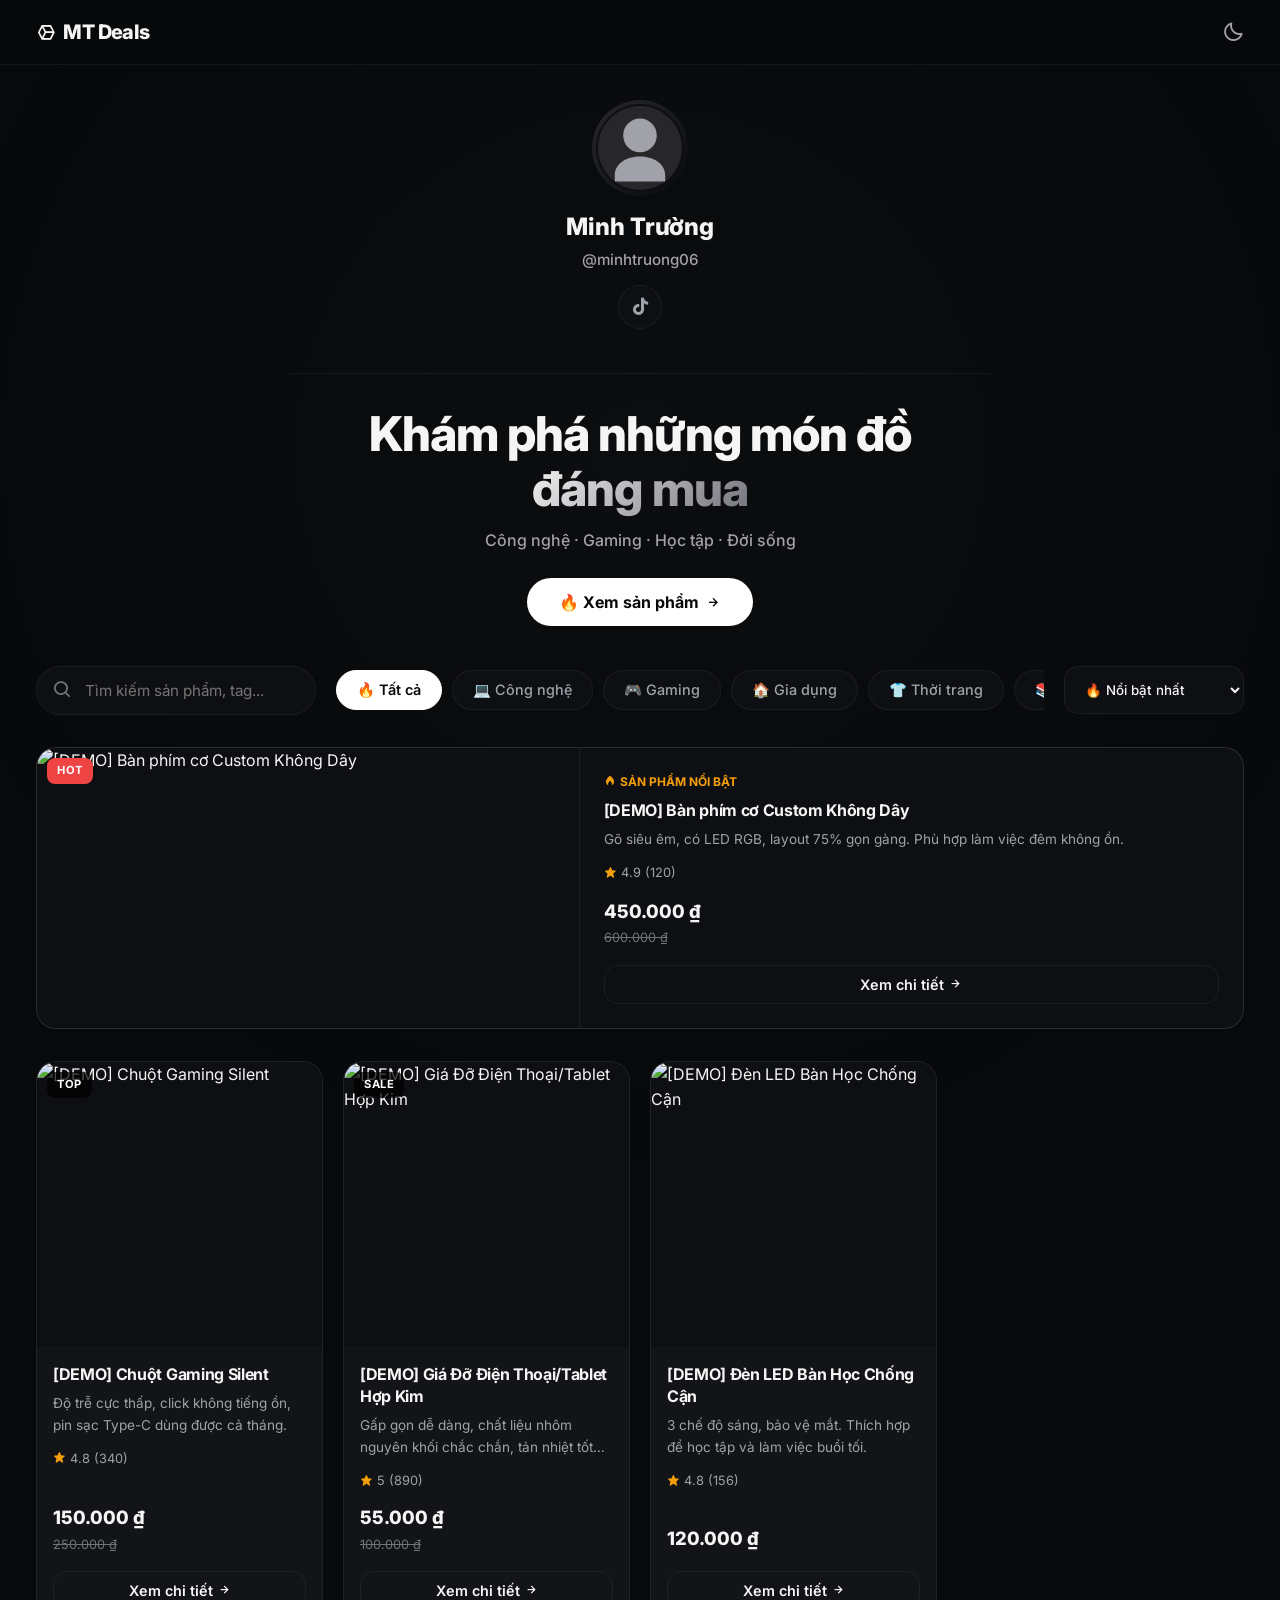
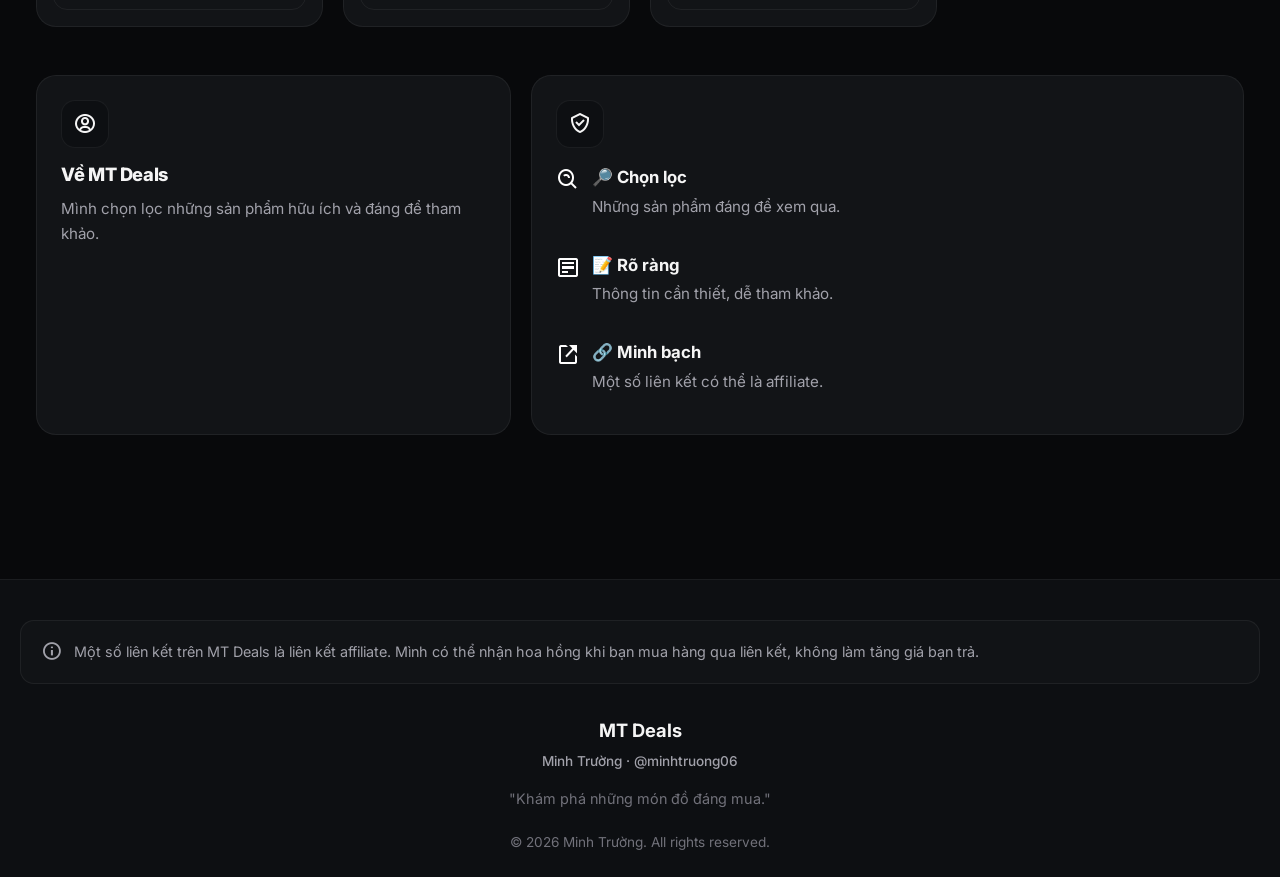
==== index.html @ 4f5471dd "Add files via upload" ====
<!DOCTYPE html>
<html lang="vi">
<head>
    <meta charset="UTF-8">
    <meta name="viewport" content="width=device-width, initial-scale=1.0, maximum-scale=1.0, user-scalable=0">
    <title>MT Deals — Khám phá sản phẩm đáng mua</title>
    <meta name="description" content="Sản phẩm hữu ích cho học tập, công nghệ, gaming và cuộc sống.">
    
    <meta property="og:title" content="MT Deals — Khám phá sản phẩm đáng mua">
    <meta property="og:description" content="Sản phẩm hữu ích cho học tập, công nghệ, gaming và cuộc sống.">
    <meta property="og:type" content="website">
    <link rel="canonical" href="https://minhtruong25-dev.github.io/mihtruongpre25/">

    <link rel="preconnect" href="https://fonts.googleapis.com">
    <link rel="preconnect" href="https://fonts.gstatic.com" crossorigin>
    <link href="https://fonts.googleapis.com/css2?family=Inter:wght@400;500;600;700;800&display=swap" rel="stylesheet">
    <link href='https://unpkg.com/boxicons@2.1.4/css/boxicons.min.css' rel='stylesheet'>

    <link rel="stylesheet" href="style.css?v=2.4">
</head>
<body class="dark-theme">
    <div class="ambient-glow"></div>

    <nav class="navbar" aria-label="Main Navigation">
        <div class="nav-container">
            <a href="#" class="brand-logo" aria-label="Trang chủ">
                <i class='bx bx-cube-alt'></i>
                <span id="nav-brand-name">MT Deals</span>
            </a>
            <button id="theme-toggle" class="theme-toggle" aria-label="Đổi giao diện">
                <i class='bx bx-moon'></i>
            </button>
        </div>
    </nav>

    <header class="hero-section">
        <div class="hero-content">
            <div class="hero-profile">
                <div class="avatar-ring">
                    <img id="hero-avatar" src="" alt="Minh Trường" class="avatar" loading="eager">
                </div>
                <div id="hero-author" class="hero-author-name"></div>
                <p id="hero-username" class="hero-username"></p>
                <p id="hero-bio" class="hero-bio hidden"></p>
                <div id="social-container" class="social-links" aria-label="Mạng xã hội">
                    <!-- JS Render -->
                </div>
            </div>
            
            <div class="hero-message">
                <h1 class="hero-title">Khám phá những món đồ<br><span class="text-gradient">đáng mua</span></h1>
                <p class="hero-subtitle">Công nghệ &middot; Gaming &middot; Học tập &middot; Đời sống</p>
                <button id="hero-cta" class="btn-primary hero-cta">🔥 Xem sản phẩm <i class='bx bx-right-arrow-alt'></i></button>
            </div>
        </div>
    </header>

    <main class="main-container" id="products-section">
        
        <section class="filter-section" aria-label="Bộ lọc sản phẩm">
            <div class="search-box">
                <i class='bx bx-search'></i>
                <input type="text" id="search-input" placeholder="Tìm kiếm sản phẩm, tag..." aria-label="Tìm kiếm">
            </div>

            <div class="category-wrapper">
                <div class="category-scroll" id="category-container">
                    <!-- JS Render Categories -->
                </div>
            </div>

            <div class="sort-box">
                <select id="sort-select" aria-label="Sắp xếp sản phẩm">
                    <option value="featured">🔥 Nổi bật nhất</option>
                    <option value="price-asc">💰 Giá thấp → cao</option>
                    <option value="price-desc">💎 Giá cao → thấp</option>
                    <option value="rating-desc">⭐ Rating cao</option>
                    <option value="discount-desc">🏷️ Giảm giá cao</option>
                </select>
            </div>
        </section>

        <!-- FEATURED PRODUCT -->
        <section id="featured-container" class="featured-wrapper" aria-label="Sản phẩm nổi bật">
            <!-- JS Render -->
        </section>

        <!-- PRODUCT GRID -->
        <section class="products-grid" id="product-container" aria-label="Danh sách sản phẩm">
            <!-- JS Render -->
        </section>

        <!-- EMPTY STATE -->
        <div id="empty-state" class="empty-state hidden">
            <div class="empty-icon"><i class='bx bx-ghost'></i></div>
            <p>Không tìm thấy sản phẩm phù hợp.</p>
        </div>

        <!-- ABOUT & TRUST SECTION -->
        <section class="trust-section" style="margin-top: 48px;">
            <div class="trust-grid">
                <!-- About -->
                <div class="trust-card about-card">
                    <div class="trust-icon"><i class='bx bx-user-circle'></i></div>
                    <h3>Về MT Deals</h3>
                    <p>Mình chọn lọc những sản phẩm hữu ích và đáng để tham khảo.</p>
                </div>
                
                <!-- Trust -->
                <div class="trust-card">
                    <div class="trust-icon"><i class='bx bx-check-shield'></i></div>
                    <ul class="trust-list" style="display: flex; flex-direction: column; gap: 16px;">
                        <li style="align-items: flex-start;">
                            <i class='bx bx-search-alt' style="font-size: 1.5rem; margin-top: 2px;"></i>
                            <div style="display: flex; flex-direction: column;">
                                <strong style="color: var(--text-primary); font-size: 1.05rem; margin-bottom: 4px;">🔎 Chọn lọc</strong>
                                <span>Những sản phẩm đáng để xem qua.</span>
                            </div>
                        </li>
                        <li style="align-items: flex-start;">
                            <i class='bx bx-detail' style="font-size: 1.5rem; margin-top: 2px;"></i>
                            <div style="display: flex; flex-direction: column;">
                                <strong style="color: var(--text-primary); font-size: 1.05rem; margin-bottom: 4px;">📝 Rõ ràng</strong>
                                <span>Thông tin cần thiết, dễ tham khảo.</span>
                            </div>
                        </li>
                        <li style="align-items: flex-start;">
                            <i class='bx bx-link-external' style="font-size: 1.5rem; margin-top: 2px;"></i>
                            <div style="display: flex; flex-direction: column;">
                                <strong style="color: var(--text-primary); font-size: 1.05rem; margin-bottom: 4px;">🔗 Minh bạch</strong>
                                <span>Một số liên kết có thể là affiliate.</span>
                            </div>
                        </li>
                    </ul>
                </div>
            </div>
        </section>
    </main>

    <footer class="footer">
        <div class="footer-container">
            <div class="affiliate-disclosure">
                <i class='bx bx-info-circle'></i>
                <p>Một số liên kết trên MT Deals là liên kết affiliate. Mình có thể nhận hoa hồng khi bạn mua hàng qua liên kết, không làm tăng giá bạn trả.</p>
            </div>
            
            <div class="footer-bottom" style="display: flex; flex-direction: column; align-items: center; gap: 6px;">
                <div style="font-weight: 700; font-size: 1.15rem; color: var(--text-primary);">MT Deals</div>
                <div style="color: var(--text-secondary); font-weight: 500;">Minh Trường · @minhtruong06</div>
                <p style="color: var(--text-muted); font-size: 0.9rem; max-width: 400px; margin: 8px auto 16px;">"Khám phá những món đồ đáng mua."</p>
                <p>&copy; <span id="current-year"></span> Minh Trường. All rights reserved.</p>
            </div>
        </div>
    </footer>

    <div id="product-modal" class="modal hidden" aria-hidden="true" role="dialog" aria-modal="true">
        <div class="modal-overlay" id="modal-overlay" aria-label="Đóng modal"></div>
        <div class="modal-content">
            <button id="close-modal" class="close-btn" aria-label="Đóng (ESC)"><i class='bx bx-x'></i></button>
            <div id="modal-body">
                <!-- JS Render -->
            </div>
        </div>
    </div>

    <button id="back-to-top" class="back-to-top hidden" aria-label="Lên đầu trang">
        <i class='bx bx-up-arrow-alt'></i>
    </button>

    <script src="config.js"></script>
    <script src="data/categories.js"></script>
    <script src="data/products.js"></script>
    <script src="script.js"></script>
</body>
</html>
---- style.css ----
/* =====================================================
   🎨 MT DEALS — DARK PREMIUM & ULTIMATE SMOOTH SCROLL
   ===================================================== */
:root {
    /* Premium Dark Palette */
    --bg-base: #08090b;
    --bg-surface: #0d0f12;
    --bg-card: #121417;
    --bg-card-hover: #16181c;
    
    /* Text */
    --text-primary: #f5f5f5;
    --text-secondary: #a1a1aa;
    --text-muted: #71717a;
    
    /* Accents */
    --accent: #ffffff;
    --accent-text: #08090b;
    --accent-hover: #e4e4e7;
    
    --danger: #ef4444;
    --warning: #f59e0b;

    /* Subtle Borders & Shadows */
    --border: rgba(255, 255, 255, 0.06);
    --border-hover: rgba(255, 255, 255, 0.12);
    
    --radius-sm: 8px;
    --radius-md: 14px;
    --radius-lg: 20px;
    --radius-full: 9999px;

    --shadow-sm: 0 4px 16px rgba(0, 0, 0, 0.4);
    --shadow-md: 0 16px 32px -8px rgba(0, 0, 0, 0.6);
    
    /* Micro-interactions & Fluid Easing */
    --ease-fluid: cubic-bezier(0.22, 1, 0.36, 1);
    --transition-micro: transform 250ms var(--ease-fluid), background-color 250ms ease, border-color 250ms ease, box-shadow 250ms ease, color 250ms ease;
    
    --container: 1240px;
}

body.light-theme {
    --bg-base: #f8fafc;
    --bg-surface: #ffffff;
    --bg-card: #ffffff;
    --bg-card-hover: #f1f5f9;
    --text-primary: #0f172a;
    --text-secondary: #64748b;
    --text-muted: #94a3b8;
    --accent: #0f172a;
    --accent-text: #ffffff;
    --accent-hover: #334155;
    --border: rgba(0, 0, 0, 0.06);
    --border-hover: rgba(0, 0, 0, 0.12);
    --shadow-sm: 0 4px 12px rgba(0, 0, 0, 0.04);
}

* { margin: 0; padding: 0; box-sizing: border-box; -webkit-tap-highlight-color: transparent; }
html { scroll-behavior: smooth; overflow-x: hidden; width: 100%; }

body {
    font-family: 'Inter', system-ui, -apple-system, sans-serif;
    background-color: var(--bg-base);
    color: var(--text-primary);
    line-height: 1.6; 
    -webkit-font-smoothing: antialiased;
    overflow-x: hidden;
    /* Loại bỏ transition background ở body để tránh reflow toàn trang khi scroll */
}

/* Ambient Glow - Tinh tế, không tốn CPU */
.ambient-glow {
    position: fixed;
    top: -50%; left: -50%;
    width: 200%; height: 200%;
    background: radial-gradient(circle at 50% 50%, rgba(255, 255, 255, 0.02), transparent 50%);
    z-index: -1;
    pointer-events: none;
}
.light-theme .ambient-glow { background: radial-gradient(circle at 50% 50%, rgba(0, 0, 0, 0.015), transparent 50%); }

h1, h2, h3, h4 { font-weight: 700; letter-spacing: -0.02em; line-height: 1.15; }
a { text-decoration: none; color: inherit; }
ul { list-style: none; }
button, input, select, textarea { font-family: inherit; border: none; outline: none; background: none; }
img { max-width: 100%; display: block; }
:focus-visible { outline: 2px solid var(--text-secondary); outline-offset: 4px; }
.hidden { display: none !important; opacity: 0; pointer-events: none; }
.desktop-only { display: none; }
.main-container { max-width: var(--container); margin: 0 auto; padding: 0 16px 80px; }

@media (prefers-reduced-motion: reduce) {
    html { scroll-behavior: auto !important; }
    *, *::before, *::after {
        animation-duration: 0.01ms !important;
        transition-duration: 0.01ms !important;
        scroll-behavior: auto !important;
    }
}

/* =====================================================
   INITIAL PAGE LOAD (Nhẹ nhàng, mượt mà)
   ===================================================== */
@keyframes pageReveal {
    from { opacity: 0; transform: translate3d(0, 16px, 0); }
    to { opacity: 1; transform: translate3d(0, 0, 0); }
}

.navbar { animation: pageReveal 600ms var(--ease-fluid) forwards; }
.hero-profile { opacity: 0; animation: pageReveal 600ms var(--ease-fluid) 50ms forwards; }
.hero-message { opacity: 0; animation: pageReveal 600ms var(--ease-fluid) 100ms forwards; }
.filter-section { opacity: 0; animation: pageReveal 600ms var(--ease-fluid) 150ms forwards; }

/* =====================================================
   SCROLL REVEAL (Tối ưu Mobile, KHÔNG Delay, KHÔNG Will-change)
   ===================================================== */
.reveal-section {
    opacity: 0; 
    transform: translate3d(0, 24px, 0);
    transition: opacity 500ms var(--ease-fluid), transform 500ms var(--ease-fluid);
}
.reveal-section.is-visible { 
    opacity: 1; 
    transform: translate3d(0, 0, 0); 
}

/* Card Reveal - Tối ưu GPU, loại bỏ stagger delay trên JS */
.card-reveal {
    opacity: 0; 
    transform: translate3d(0, 24px, 0) scale(0.985);
    transition: opacity 450ms var(--ease-fluid), transform 450ms var(--ease-fluid);
}
.card-reveal.is-visible {
    opacity: 1; 
    transform: translate3d(0, 0, 0) scale(1);
}

/* =====================================================
   MICRO-INTERACTIONS (Buttons & Icons)
   ===================================================== */
.btn-primary, .btn-secondary, .btn-outline, .cat-btn, .theme-toggle, .social-links a, .card-cta, .close-btn {
    transition: var(--transition-micro);
}
/* Hiệu ứng Icon bên trong nút */
.btn-primary i, .card-cta i, .social-links a i, .brand-logo i {
    transition: transform 300ms var(--ease-fluid);
}

@media (hover: hover) {
    .btn-primary:hover { transform: translateY(-1px); box-shadow: 0 4px 16px rgba(255,255,255,0.1); }
    .btn-primary:hover i { transform: scale(1.1); }
    .light-theme .btn-primary:hover { box-shadow: 0 4px 16px rgba(0,0,0,0.15); }
    
    .cat-btn:hover { transform: translateY(-1px); border-color: var(--border-hover); color: var(--text-primary); }
    
    .social-links a:hover { transform: translateY(-2px); border-color: var(--border-hover); color: var(--text-primary); }
    .social-links a:hover i { transform: scale(1.15) rotate(5deg); }
    
    .brand-logo:hover i { transform: rotate(10deg); }
    .theme-toggle:hover { transform: translateY(-1px); color: var(--text-primary); }
}

/* Active State toàn cục (Scale nhẹ khi chạm) - Đã bỏ trên Product Card để tránh khựng cuộn */
.btn-primary:active, .cat-btn:active, .social-links a:active, .card-cta:active, .theme-toggle:active, .close-btn:active {
    transform: scale(0.97) !important;
}

/* =====================================================
   COMPONENTS
   ===================================================== */
.navbar {
    position: fixed; top: 0; width: 100%; z-index: 100;
    background: rgba(8, 9, 11, 0.98); /* Không dùng backdrop-filter trên mobile để tối ưu FPS */
    border-bottom: 1px solid var(--border);
}
.light-theme .navbar { background: rgba(248, 250, 252, 0.98); }

@media (min-width: 768px) {
    .navbar {
        background: rgba(8, 9, 11, 0.85);
        backdrop-filter: blur(12px); -webkit-backdrop-filter: blur(12px);
    }
    .light-theme .navbar { background: rgba(248, 250, 252, 0.85); }
}

.nav-container { max-width: var(--container); margin: 0 auto; padding: 16px; display: flex; justify-content: space-between; align-items: center; }
.brand-logo { font-size: 1.25rem; font-weight: 800; display: flex; align-items: center; gap: 8px; letter-spacing: -0.03em; }
.theme-toggle { font-size: 1.4rem; color: var(--text-secondary); cursor: pointer; display: flex; }

.hero-section { position: relative; padding: 100px 16px 40px; text-align: center; }
.hero-content { max-width: 700px; margin: 0 auto; display: flex; flex-direction: column; gap: 20px; }
.hero-profile { display: flex; flex-direction: column; align-items: center; }
.avatar-ring { display: inline-block; padding: 4px; border-radius: 50%; background: linear-gradient(135deg, var(--border-hover), transparent); margin-bottom: 12px; }
.avatar { width: 88px; height: 88px; border-radius: 50%; object-fit: cover; border: 2px solid var(--bg-surface); }
.hero-author-name { font-size: 1.5rem; font-weight: 800; margin-bottom: 2px; }
.hero-username { color: var(--text-secondary); font-size: 0.95rem; font-weight: 500; margin-bottom: 12px; }
.hero-bio { color: var(--text-secondary); font-size: 1rem; margin-bottom: 20px; max-width: 500px; margin-inline: auto; }
.social-links { display: flex; justify-content: center; gap: 12px; margin-bottom: 24px; }
.social-links a { width: 44px; height: 44px; border-radius: 50%; background: var(--bg-surface); border: 1px solid var(--border); display: flex; align-items: center; justify-content: center; font-size: 1.3rem; color: var(--text-secondary); }
.hero-message { border-top: 1px solid var(--border); padding-top: 32px; }
.hero-title { font-size: clamp(1.8rem, 6vw, 3rem); font-weight: 800; margin-bottom: 12px; text-wrap: balance; margin-inline: auto; }
.text-gradient { background: linear-gradient(135deg, var(--text-primary), var(--text-muted)); -webkit-background-clip: text; -webkit-text-fill-color: transparent; }
.light-theme .text-gradient { background: linear-gradient(135deg, var(--text-primary), #3b82f6); -webkit-background-clip: text; -webkit-text-fill-color: transparent; }
.hero-subtitle { font-size: 1rem; color: var(--text-secondary); max-width: 600px; margin: 0 auto 24px; font-weight: 500; }

.btn-primary { background: var(--accent); color: var(--accent-text); padding: 14px 32px; border-radius: var(--radius-full); font-weight: 700; font-size: 1rem; cursor: pointer; display: inline-flex; align-items: center; justify-content: center; gap: 6px; }

/* Filter & Search */
.filter-section { display: flex; flex-direction: column; gap: 16px; margin-bottom: 32px; width: 100%; }
.search-box { position: relative; width: 100%; }
.search-box i { position: absolute; left: 16px; top: 50%; transform: translateY(-50%); color: var(--text-muted); font-size: 1.3rem;}
.search-box input { width: 100%; background: var(--bg-surface); border: 1px solid var(--border); padding: 14px 16px 14px 48px; border-radius: var(--radius-full); color: var(--text-primary); font-size: 0.95rem; transition: var(--transition-micro); }
.search-box input:focus { border-color: rgba(255,255,255,0.3); background: var(--bg-base); box-shadow: 0 0 0 4px rgba(255,255,255,0.04); }
.light-theme .search-box input:focus { border-color: rgba(0,0,0,0.3); box-shadow: 0 0 0 4px rgba(0,0,0,0.04); }

.category-wrapper { width: 100%; overflow: hidden; }
.category-scroll { display: flex; gap: 10px; overflow-x: auto; padding-bottom: 8px; -webkit-overflow-scrolling: touch; scrollbar-width: none; -ms-overflow-style: none; flex-wrap: nowrap; }
.category-scroll::-webkit-scrollbar { display: none; }
.cat-btn { padding: 10px 20px; background: var(--bg-surface); border: 1px solid var(--border); border-radius: var(--radius-full); color: var(--text-secondary); font-weight: 500; font-size: 0.9rem; white-space: nowrap; flex-shrink: 0; cursor: pointer; }
.cat-btn.active { background: var(--accent); color: var(--bg-base); border-color: var(--accent); font-weight: 600;}

.sort-box { width: 100%; }
.sort-box select { width: 100%; background: var(--bg-surface); color: var(--text-primary); border: 1px solid var(--border); padding: 14px 16px; border-radius: var(--radius-md); font-weight: 500; cursor: pointer; outline: none; transition: var(--transition-micro); }
.sort-box select:focus { border-color: var(--accent); }

@media (min-width: 768px) {
    .filter-section { flex-direction: row; align-items: center; justify-content: space-between; gap: 20px; }
    .filter-section > div[style*="margin-top"] { display: none !important; }
    .search-box { flex: 0 0 280px; max-width: 320px; }
    .category-wrapper { flex: 1 1 auto; min-width: 0; display: flex; align-items: center; }
    .category-scroll { width: 100%; padding-bottom: 0; }
    .sort-box { flex: 0 0 180px; }
}

/* Product Cards */
.products-grid { display: grid; grid-template-columns: repeat(auto-fill, minmax(260px, 1fr)); gap: 20px; }
.product-card { 
    background: var(--bg-card); border: 1px solid var(--border); border-radius: var(--radius-lg); 
    overflow: hidden; display: flex; flex-direction: column; cursor: pointer; 
    transition: transform 300ms var(--ease-fluid), border-color 300ms ease, box-shadow 300ms ease;
}
@media (hover: hover) { 
    .product-card:hover { border-color: var(--border-hover); transform: translateY(-4px); box-shadow: var(--shadow-sm); } 
    .product-card:hover .card-cta { background: var(--accent); color: var(--accent-text); border-color: var(--accent); }
    .product-card:hover .card-img { transform: scale(1.03); }
}
/* KHÔNG có .product-card:active { transform: scale() } để tránh khựng cuộn mobile */

.card-img-wrap { position: relative; padding-top: 100%; overflow: hidden; background: var(--bg-surface); }
.card-img { position: absolute; top: 0; left: 0; width: 100%; height: 100%; object-fit: cover; transition: transform 400ms var(--ease-fluid); }
.card-badge { position: absolute; top: 10px; left: 10px; background: rgba(0,0,0,0.7); color: #fff; font-size: 0.7rem; font-weight: 700; padding: 4px 10px; border-radius: var(--radius-sm); z-index: 2; letter-spacing: 0.5px; }
.card-badge.hot { background: var(--danger); border: none;}

.card-info { padding: 16px; display: flex; flex-direction: column; flex-grow: 1; }
.featured-label { color: var(--warning); font-size: 0.75rem; font-weight: 700; margin-bottom: 8px; display: flex; align-items: center; gap: 4px;}
.card-title { font-size: 1rem; font-weight: 700; margin-bottom: 8px; display: -webkit-box; -webkit-line-clamp: 2; -webkit-box-orient: vertical; overflow: hidden; line-height: 1.4;}
.card-desc { font-size: 0.85rem; color: var(--text-secondary); margin-bottom: 12px; display: -webkit-box; -webkit-line-clamp: 2; -webkit-box-orient: vertical; overflow: hidden; }
.card-rating { font-size: 0.8rem; color: var(--text-secondary); margin-bottom: auto; display: flex; align-items: center; gap: 4px; padding-bottom: 12px; }
.card-rating i { color: var(--warning); }
.card-price-wrap { display: flex; flex-direction: column; gap: 2px; margin-bottom: 16px; }
.card-price { font-weight: 800; color: var(--text-primary); font-size: 1.15rem; }
.price-old-wrap { display: flex; gap: 8px; align-items: center; }
.card-old-price { font-size: 0.8rem; color: var(--text-muted); text-decoration: line-through; }
.discount { font-size: 0.7rem; color: var(--danger); font-weight: 700; background: rgba(239, 68, 68, 0.1); padding: 2px 6px; border-radius: 4px; border: 1px solid rgba(239, 68, 68, 0.2);}
.card-cta { width: 100%; padding: 10px; border: 1px solid var(--border); background: transparent; border-radius: var(--radius-md); font-size: 0.9rem; font-weight: 600; color: var(--text-primary); text-align: center; }

.featured-wrapper { margin-bottom: 32px; }
.featured-card { flex-direction: row; border: 1px solid var(--border-hover); background: var(--bg-surface); }
.featured-card .card-img-wrap { width: 45%; padding-top: 0; min-height: 280px; border-right: 1px solid var(--border); }
.featured-card .card-info { width: 55%; justify-content: center; padding: 24px; }

@media (max-width: 768px) {
    .products-grid { grid-template-columns: repeat(2, 1fr); gap: 12px; }
    .card-info { padding: 12px; }
    .card-title { font-size: 0.9rem; margin-bottom: 6px; }
    .card-desc { display: none; }
    .card-rating { font-size: 0.75rem; padding-bottom: 8px; }
    .card-price { font-size: 1.05rem; }
    .card-cta { padding: 8px 4px; font-size: 0.85rem; border-radius: var(--radius-sm); }
    .featured-card { flex-direction: column; }
    .featured-card .card-img-wrap { width: 100%; border-right: none; border-bottom: 1px solid var(--border); padding-top: 100%; min-height: auto;}
    .featured-card .card-info { width: 100%; padding: 16px; }
    .desktop-only { display: none !important; }
}

/* Modal */
.modal { position: fixed; top: 0; left: 0; width: 100%; height: 100%; z-index: 1000; display: flex; align-items: center; justify-content: center; padding: 16px; }
.modal-overlay { position: absolute; top: 0; left: 0; width: 100%; height: 100%; background: rgba(0,0,0,0.85); }
.modal-content { position: relative; background: var(--bg-surface); width: 100%; max-width: 900px; border-radius: var(--radius-lg); border: 1px solid var(--border); z-index: 1001; max-height: 90vh; overflow-y: auto; box-shadow: var(--shadow-md); animation: modalFadeIn 300ms var(--ease-fluid) forwards; }
@keyframes modalFadeIn { from { opacity: 0; transform: translate3d(0, 15px, 0); } to { opacity: 1; transform: translate3d(0, 0, 0); } }
.close-btn { position: absolute; top: 16px; right: 16px; background: rgba(0,0,0,0.5); width: 40px; height: 40px; border-radius: 50%; display: flex; align-items: center; justify-content: center; color: #fff; font-size: 1.5rem; cursor: pointer; z-index: 10; border: 1px solid rgba(255,255,255,0.1); }
@media (hover: hover) { .close-btn:hover { background: var(--danger); color: #fff; border-color: var(--danger); transform: translateY(-1px); } }
.modal-grid { display: grid; grid-template-columns: 1fr; }
@media (min-width: 768px) { .modal-grid { grid-template-columns: 1fr 1fr; } }
.modal-img { width: 100%; aspect-ratio: 1/1; object-fit: cover; border-right: 1px solid var(--border); background: var(--bg-base);}
.modal-info { padding: 32px 24px; display: flex; flex-direction: column; }
.modal-title { font-size: 1.3rem; font-weight: 800; margin-bottom: 12px; line-height: 1.3; }
.modal-desc { color: var(--text-secondary); font-size: 0.95rem; margin-bottom: 24px; line-height: 1.6; }
.modal-affiliate-btn { margin-top: auto; width: 100%; padding: 14px; font-size: 1rem;}

/* Trust & Footer */
.empty-state { text-align: center; padding: 48px 16px; color: var(--text-secondary); background: var(--bg-surface); border: 1px dashed var(--border); border-radius: var(--radius-lg); margin-bottom: 32px;}
.empty-icon { font-size: 3rem; margin-bottom: 12px; opacity: 0.3; }

.trust-section { margin-top: 48px; }
.trust-grid { display: grid; grid-template-columns: 1fr; gap: 20px; }
@media (min-width: 768px) { .trust-grid { grid-template-columns: 1fr 1.5fr; } }
.trust-card { background: var(--bg-card); border: 1px solid var(--border); padding: 24px; border-radius: var(--radius-lg); transition: border-color 250ms ease, box-shadow 250ms ease; }
@media (hover: hover) { .trust-card:hover { border-color: var(--border-hover); box-shadow: var(--shadow-sm); } }
.trust-icon { width: 48px; height: 48px; border-radius: var(--radius-md); background: var(--bg-surface); border: 1px solid var(--border); display: flex; align-items: center; justify-content: center; font-size: 1.5rem; color: var(--text-primary); margin-bottom: 16px;}
.trust-card h3 { font-size: 1.15rem; margin-bottom: 12px; font-weight: 800; }
.trust-card p { color: var(--text-secondary); font-size: 0.95rem; line-height: 1.6;}
.trust-list li { display: flex; align-items: flex-start; gap: 12px; margin-bottom: 16px; color: var(--text-secondary); font-size: 0.95rem;}
.trust-list li i { color: var(--accent); font-size: 1.3rem; padding-top: 2px;}
.trust-list li strong { color: var(--text-primary); font-size: 1rem; display: block; margin-bottom: 2px; font-weight: 700;}

.footer { border-top: 1px solid var(--border); margin-top: 64px; padding: 40px 16px 24px; background: var(--bg-surface); }
.footer-container { max-width: var(--container); margin: 0 auto; }
.affiliate-disclosure { display: flex; align-items: flex-start; gap: 12px; background: rgba(255, 255, 255, 0.02); border: 1px solid var(--border); padding: 20px; border-radius: var(--radius-md); margin-bottom: 32px; }
.affiliate-disclosure i { color: var(--text-secondary); font-size: 1.3rem; flex-shrink: 0;}
.affiliate-disclosure p { color: var(--text-secondary); font-size: 0.9rem; line-height: 1.5;}
.footer-bottom { text-align: center; color: var(--text-muted); font-size: 0.85rem; }

.back-to-top { position: fixed; bottom: 24px; right: 24px; width: 48px; height: 48px; background: var(--bg-surface); color: var(--text-primary); border: 1px solid var(--border); border-radius: 50%; display: flex; align-items: center; justify-content: center; font-size: 1.5rem; cursor: pointer; z-index: 90; box-shadow: var(--shadow-sm); transition: var(--transition-micro); }
.back-to-top.hidden { opacity: 0; pointer-events: none; transform: translate3d(0, 20px, 0) scale(0.8); }
@media (hover: hover) { .back-to-top:hover { background: var(--text-primary); color: var(--bg-base); transform: translate3d(0, -4px, 0); box-shadow: var(--shadow-md); } }
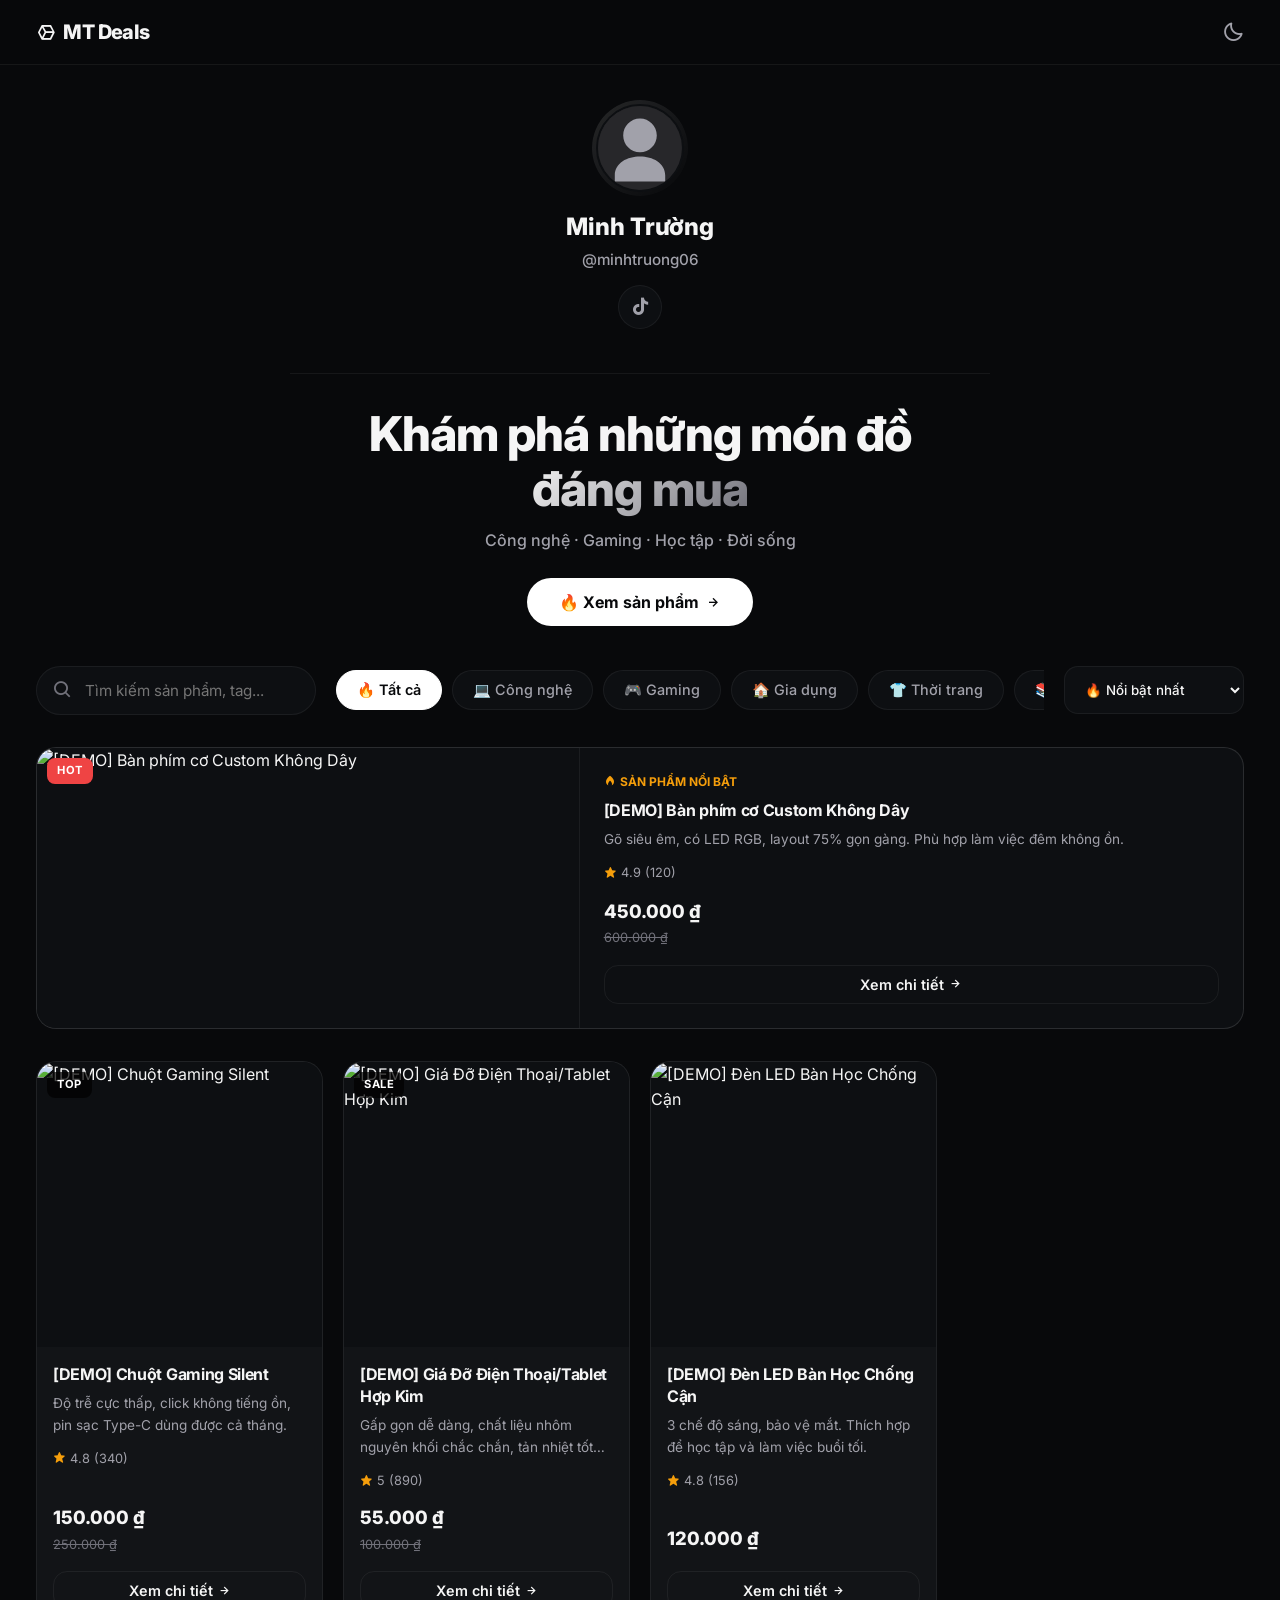
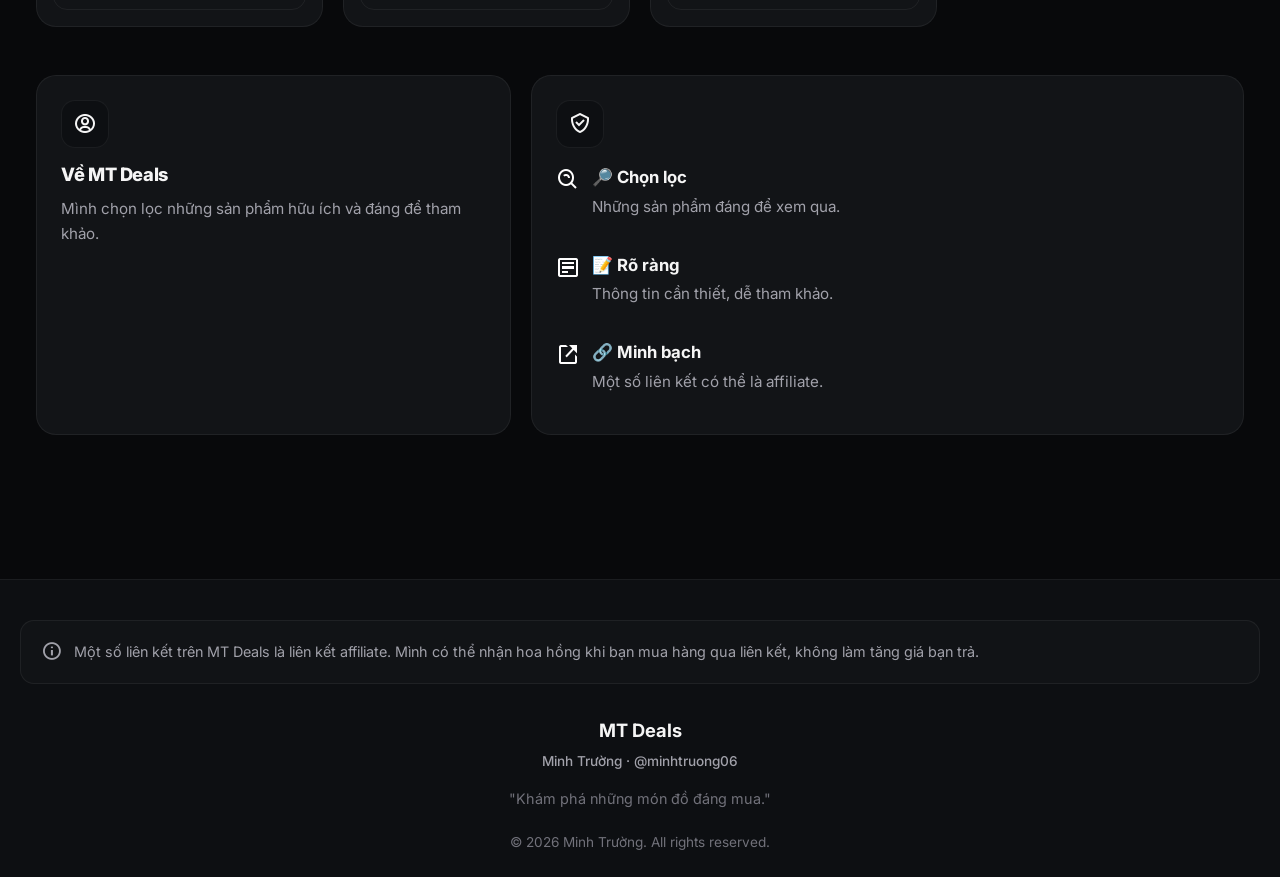
==== commit 9cceb92b: "Add files via upload" ====
--- a/index.html
+++ b/index.html
@@ -16,10 +16,9 @@
     <link href="https://fonts.googleapis.com/css2?family=Inter:wght@400;500;600;700;800&display=swap" rel="stylesheet">
     <link href='https://unpkg.com/boxicons@2.1.4/css/boxicons.min.css' rel='stylesheet'>
 
-    <link rel="stylesheet" href="style.css?v=2.4">
+    <link rel="stylesheet" href="style.css?v=2.5">
 </head>
 <body class="dark-theme">
-    <div class="ambient-glow"></div>
 
     <nav class="navbar" aria-label="Main Navigation">
         <div class="nav-container">
--- a/style.css
+++ b/style.css
@@ -1,19 +1,16 @@
 /* =====================================================
-   🎨 MT DEALS — DARK PREMIUM & ULTIMATE SMOOTH SCROLL
+   🎨 MT DEALS — DARK PREMIUM & ZERO-LAG SCROLL
    ===================================================== */
 :root {
-    /* Premium Dark Palette */
     --bg-base: #08090b;
     --bg-surface: #0d0f12;
     --bg-card: #121417;
     --bg-card-hover: #16181c;
     
-    /* Text */
     --text-primary: #f5f5f5;
     --text-secondary: #a1a1aa;
     --text-muted: #71717a;
     
-    /* Accents */
     --accent: #ffffff;
     --accent-text: #08090b;
     --accent-hover: #e4e4e7;
@@ -21,7 +18,6 @@
     --danger: #ef4444;
     --warning: #f59e0b;
 
-    /* Subtle Borders & Shadows */
     --border: rgba(255, 255, 255, 0.06);
     --border-hover: rgba(255, 255, 255, 0.12);
     
@@ -30,12 +26,12 @@
     --radius-lg: 20px;
     --radius-full: 9999px;
 
-    --shadow-sm: 0 4px 16px rgba(0, 0, 0, 0.4);
-    --shadow-md: 0 16px 32px -8px rgba(0, 0, 0, 0.6);
-    
-    /* Micro-interactions & Fluid Easing */
-    --ease-fluid: cubic-bezier(0.22, 1, 0.36, 1);
-    --transition-micro: transform 250ms var(--ease-fluid), background-color 250ms ease, border-color 250ms ease, box-shadow 250ms ease, color 250ms ease;
+    --shadow-sm: 0 4px 12px rgba(0, 0, 0, 0.25);
+    --shadow-md: 0 16px 32px -8px rgba(0, 0, 0, 0.5);
+    
+    /* Easing siêu mượt và nhanh cho Mobile */
+    --ease-fast: cubic-bezier(0.25, 0.8, 0.25, 1);
+    --transition-micro: transform 200ms var(--ease-fast), background-color 200ms ease, border-color 200ms ease, box-shadow 200ms ease, color 200ms ease;
     
     --container: 1240px;
 }
@@ -66,19 +62,7 @@
     line-height: 1.6; 
     -webkit-font-smoothing: antialiased;
     overflow-x: hidden;
-    /* Loại bỏ transition background ở body để tránh reflow toàn trang khi scroll */
-}
-
-/* Ambient Glow - Tinh tế, không tốn CPU */
-.ambient-glow {
-    position: fixed;
-    top: -50%; left: -50%;
-    width: 200%; height: 200%;
-    background: radial-gradient(circle at 50% 50%, rgba(255, 255, 255, 0.02), transparent 50%);
-    z-index: -1;
-    pointer-events: none;
-}
-.light-theme .ambient-glow { background: radial-gradient(circle at 50% 50%, rgba(0, 0, 0, 0.015), transparent 50%); }
+}
 
 h1, h2, h3, h4 { font-weight: 700; letter-spacing: -0.02em; line-height: 1.15; }
 a { text-decoration: none; color: inherit; }
@@ -100,40 +84,40 @@
 }
 
 /* =====================================================
-   INITIAL PAGE LOAD (Nhẹ nhàng, mượt mà)
+   INITIAL PAGE LOAD (Rất nhanh, không block thao tác)
    ===================================================== */
 @keyframes pageReveal {
-    from { opacity: 0; transform: translate3d(0, 16px, 0); }
+    from { opacity: 0; transform: translate3d(0, 10px, 0); }
     to { opacity: 1; transform: translate3d(0, 0, 0); }
 }
 
-.navbar { animation: pageReveal 600ms var(--ease-fluid) forwards; }
-.hero-profile { opacity: 0; animation: pageReveal 600ms var(--ease-fluid) 50ms forwards; }
-.hero-message { opacity: 0; animation: pageReveal 600ms var(--ease-fluid) 100ms forwards; }
-.filter-section { opacity: 0; animation: pageReveal 600ms var(--ease-fluid) 150ms forwards; }
-
-/* =====================================================
-   SCROLL REVEAL (Tối ưu Mobile, KHÔNG Delay, KHÔNG Will-change)
+.navbar { animation: pageReveal 400ms var(--ease-fast) forwards; }
+.hero-profile { opacity: 0; animation: pageReveal 400ms var(--ease-fast) 50ms forwards; }
+.hero-message { opacity: 0; animation: pageReveal 400ms var(--ease-fast) 100ms forwards; }
+.filter-section { opacity: 0; animation: pageReveal 400ms var(--ease-fast) 150ms forwards; }
+
+/* =====================================================
+   SCROLL REVEAL (TỐI ƯU TUYỆT ĐỐI CHO MOBILE)
    ===================================================== */
 .reveal-section {
     opacity: 0; 
-    transform: translate3d(0, 24px, 0);
-    transition: opacity 500ms var(--ease-fluid), transform 500ms var(--ease-fluid);
+    transform: translate3d(0, 16px, 0);
+    transition: opacity 350ms var(--ease-fast), transform 350ms var(--ease-fast);
 }
 .reveal-section.is-visible { 
     opacity: 1; 
     transform: translate3d(0, 0, 0); 
 }
 
-/* Card Reveal - Tối ưu GPU, loại bỏ stagger delay trên JS */
+/* Card Reveal - Fade & Dịch chuyển siêu nhẹ, dứt khoát 250ms */
 .card-reveal {
     opacity: 0; 
-    transform: translate3d(0, 24px, 0) scale(0.985);
-    transition: opacity 450ms var(--ease-fluid), transform 450ms var(--ease-fluid);
+    transform: translate3d(0, 16px, 0); /* Không scale để tránh lag layout */
+    transition: opacity 280ms var(--ease-fast), transform 280ms var(--ease-fast);
 }
 .card-reveal.is-visible {
     opacity: 1; 
-    transform: translate3d(0, 0, 0) scale(1);
+    transform: translate3d(0, 0, 0);
 }
 
 /* =====================================================
@@ -142,45 +126,48 @@
 .btn-primary, .btn-secondary, .btn-outline, .cat-btn, .theme-toggle, .social-links a, .card-cta, .close-btn {
     transition: var(--transition-micro);
 }
-/* Hiệu ứng Icon bên trong nút */
-.btn-primary i, .card-cta i, .social-links a i, .brand-logo i {
-    transition: transform 300ms var(--ease-fluid);
+.btn-primary i, .card-cta i, .social-links a i, .brand-logo i, .modal-affiliate-btn i {
+    transition: transform 250ms var(--ease-fast);
+    display: inline-block;
 }
 
 @media (hover: hover) {
+    /* Desktop Hover Effects */
     .btn-primary:hover { transform: translateY(-1px); box-shadow: 0 4px 16px rgba(255,255,255,0.1); }
-    .btn-primary:hover i { transform: scale(1.1); }
-    .light-theme .btn-primary:hover { box-shadow: 0 4px 16px rgba(0,0,0,0.15); }
+    .btn-primary:hover i.bx-right-arrow-alt { transform: translateX(4px); } /* Dịch mũi tên */
+    .modal-affiliate-btn:hover i.bx-link-external { transform: translate(3px, -3px); } /* Dịch icon link */
     
     .cat-btn:hover { transform: translateY(-1px); border-color: var(--border-hover); color: var(--text-primary); }
-    
     .social-links a:hover { transform: translateY(-2px); border-color: var(--border-hover); color: var(--text-primary); }
-    .social-links a:hover i { transform: scale(1.15) rotate(5deg); }
-    
     .brand-logo:hover i { transform: rotate(10deg); }
     .theme-toggle:hover { transform: translateY(-1px); color: var(--text-primary); }
-}
-
-/* Active State toàn cục (Scale nhẹ khi chạm) - Đã bỏ trên Product Card để tránh khựng cuộn */
-.btn-primary:active, .cat-btn:active, .social-links a:active, .card-cta:active, .theme-toggle:active, .close-btn:active {
+    
+    .product-card:hover { border-color: var(--border-hover); transform: translateY(-2px); box-shadow: var(--shadow-sm); } 
+    .product-card:hover .card-cta { background: var(--accent); color: var(--accent-text); border-color: var(--accent); }
+    .product-card:hover .card-cta i { transform: translateX(3px); }
+}
+
+/* Active State toàn cục (Scale lún xuống mượt mà) */
+.btn-primary:active, .cat-btn:active, .social-links a:active, .card-cta:active, .theme-toggle:active, .close-btn:active, .modal-affiliate-btn:active {
     transform: scale(0.97) !important;
 }
 
+/* LOẠI BỎ hoàn toàn :active transform trên product-card để tay chạm vuốt không bị khựng */
+.product-card:active { transform: none !important; }
+
 /* =====================================================
    COMPONENTS
    ===================================================== */
+/* Tắt backdrop-filter trên Mobile để giữ 60fps */
 .navbar {
     position: fixed; top: 0; width: 100%; z-index: 100;
-    background: rgba(8, 9, 11, 0.98); /* Không dùng backdrop-filter trên mobile để tối ưu FPS */
+    background: rgba(8, 9, 11, 0.98); 
     border-bottom: 1px solid var(--border);
 }
 .light-theme .navbar { background: rgba(248, 250, 252, 0.98); }
 
 @media (min-width: 768px) {
-    .navbar {
-        background: rgba(8, 9, 11, 0.85);
-        backdrop-filter: blur(12px); -webkit-backdrop-filter: blur(12px);
-    }
+    .navbar { background: rgba(8, 9, 11, 0.85); backdrop-filter: blur(12px); -webkit-backdrop-filter: blur(12px); }
     .light-theme .navbar { background: rgba(248, 250, 252, 0.85); }
 }
 
@@ -212,7 +199,6 @@
 .search-box i { position: absolute; left: 16px; top: 50%; transform: translateY(-50%); color: var(--text-muted); font-size: 1.3rem;}
 .search-box input { width: 100%; background: var(--bg-surface); border: 1px solid var(--border); padding: 14px 16px 14px 48px; border-radius: var(--radius-full); color: var(--text-primary); font-size: 0.95rem; transition: var(--transition-micro); }
 .search-box input:focus { border-color: rgba(255,255,255,0.3); background: var(--bg-base); box-shadow: 0 0 0 4px rgba(255,255,255,0.04); }
-.light-theme .search-box input:focus { border-color: rgba(0,0,0,0.3); box-shadow: 0 0 0 4px rgba(0,0,0,0.04); }
 
 .category-wrapper { width: 100%; overflow: hidden; }
 .category-scroll { display: flex; gap: 10px; overflow-x: auto; padding-bottom: 8px; -webkit-overflow-scrolling: touch; scrollbar-width: none; -ms-overflow-style: none; flex-wrap: nowrap; }
@@ -238,17 +224,12 @@
 .product-card { 
     background: var(--bg-card); border: 1px solid var(--border); border-radius: var(--radius-lg); 
     overflow: hidden; display: flex; flex-direction: column; cursor: pointer; 
-    transition: transform 300ms var(--ease-fluid), border-color 300ms ease, box-shadow 300ms ease;
-}
-@media (hover: hover) { 
-    .product-card:hover { border-color: var(--border-hover); transform: translateY(-4px); box-shadow: var(--shadow-sm); } 
-    .product-card:hover .card-cta { background: var(--accent); color: var(--accent-text); border-color: var(--accent); }
-    .product-card:hover .card-img { transform: scale(1.03); }
-}
-/* KHÔNG có .product-card:active { transform: scale() } để tránh khựng cuộn mobile */
-
+    transition: transform 250ms var(--ease-fast), border-color 250ms ease, box-shadow 250ms ease;
+}
+
+/* Giữ khung ảnh tĩnh (aspect-ratio), cắt hẳn transform ảnh để giảm tải */
 .card-img-wrap { position: relative; padding-top: 100%; overflow: hidden; background: var(--bg-surface); }
-.card-img { position: absolute; top: 0; left: 0; width: 100%; height: 100%; object-fit: cover; transition: transform 400ms var(--ease-fluid); }
+.card-img { position: absolute; top: 0; left: 0; width: 100%; height: 100%; object-fit: cover; }
 .card-badge { position: absolute; top: 10px; left: 10px; background: rgba(0,0,0,0.7); color: #fff; font-size: 0.7rem; font-weight: 700; padding: 4px 10px; border-radius: var(--radius-sm); z-index: 2; letter-spacing: 0.5px; }
 .card-badge.hot { background: var(--danger); border: none;}
 
@@ -263,7 +244,7 @@
 .price-old-wrap { display: flex; gap: 8px; align-items: center; }
 .card-old-price { font-size: 0.8rem; color: var(--text-muted); text-decoration: line-through; }
 .discount { font-size: 0.7rem; color: var(--danger); font-weight: 700; background: rgba(239, 68, 68, 0.1); padding: 2px 6px; border-radius: 4px; border: 1px solid rgba(239, 68, 68, 0.2);}
-.card-cta { width: 100%; padding: 10px; border: 1px solid var(--border); background: transparent; border-radius: var(--radius-md); font-size: 0.9rem; font-weight: 600; color: var(--text-primary); text-align: center; }
+.card-cta { width: 100%; padding: 10px; border: 1px solid var(--border); background: transparent; border-radius: var(--radius-md); font-size: 0.9rem; font-weight: 600; color: var(--text-primary); text-align: center; transition: var(--transition-micro); display: flex; align-items: center; justify-content: center; gap: 4px;}
 
 .featured-wrapper { margin-bottom: 32px; }
 .featured-card { flex-direction: row; border: 1px solid var(--border-hover); background: var(--bg-surface); }
@@ -287,9 +268,9 @@
 /* Modal */
 .modal { position: fixed; top: 0; left: 0; width: 100%; height: 100%; z-index: 1000; display: flex; align-items: center; justify-content: center; padding: 16px; }
 .modal-overlay { position: absolute; top: 0; left: 0; width: 100%; height: 100%; background: rgba(0,0,0,0.85); }
-.modal-content { position: relative; background: var(--bg-surface); width: 100%; max-width: 900px; border-radius: var(--radius-lg); border: 1px solid var(--border); z-index: 1001; max-height: 90vh; overflow-y: auto; box-shadow: var(--shadow-md); animation: modalFadeIn 300ms var(--ease-fluid) forwards; }
-@keyframes modalFadeIn { from { opacity: 0; transform: translate3d(0, 15px, 0); } to { opacity: 1; transform: translate3d(0, 0, 0); } }
-.close-btn { position: absolute; top: 16px; right: 16px; background: rgba(0,0,0,0.5); width: 40px; height: 40px; border-radius: 50%; display: flex; align-items: center; justify-content: center; color: #fff; font-size: 1.5rem; cursor: pointer; z-index: 10; border: 1px solid rgba(255,255,255,0.1); }
+.modal-content { position: relative; background: var(--bg-surface); width: 100%; max-width: 900px; border-radius: var(--radius-lg); border: 1px solid var(--border); z-index: 1001; max-height: 90vh; overflow-y: auto; box-shadow: var(--shadow-md); animation: modalFadeIn 250ms var(--ease-fast) forwards; }
+@keyframes modalFadeIn { from { opacity: 0; transform: translate3d(0, 10px, 0); } to { opacity: 1; transform: translate3d(0, 0, 0); } }
+.close-btn { position: absolute; top: 16px; right: 16px; background: rgba(0,0,0,0.5); width: 40px; height: 40px; border-radius: 50%; display: flex; align-items: center; justify-content: center; color: #fff; font-size: 1.5rem; cursor: pointer; z-index: 10; border: 1px solid rgba(255,255,255,0.1); transition: var(--transition-micro); }
 @media (hover: hover) { .close-btn:hover { background: var(--danger); color: #fff; border-color: var(--danger); transform: translateY(-1px); } }
 .modal-grid { display: grid; grid-template-columns: 1fr; }
 @media (min-width: 768px) { .modal-grid { grid-template-columns: 1fr 1fr; } }
@@ -297,7 +278,7 @@
 .modal-info { padding: 32px 24px; display: flex; flex-direction: column; }
 .modal-title { font-size: 1.3rem; font-weight: 800; margin-bottom: 12px; line-height: 1.3; }
 .modal-desc { color: var(--text-secondary); font-size: 0.95rem; margin-bottom: 24px; line-height: 1.6; }
-.modal-affiliate-btn { margin-top: auto; width: 100%; padding: 14px; font-size: 1rem;}
+.modal-affiliate-btn { margin-top: auto; width: 100%; padding: 14px; font-size: 1rem; display: flex; align-items: center; justify-content: center; gap: 6px;}
 
 /* Trust & Footer */
 .empty-state { text-align: center; padding: 48px 16px; color: var(--text-secondary); background: var(--bg-surface); border: 1px dashed var(--border); border-radius: var(--radius-lg); margin-bottom: 32px;}
@@ -306,7 +287,7 @@
 .trust-section { margin-top: 48px; }
 .trust-grid { display: grid; grid-template-columns: 1fr; gap: 20px; }
 @media (min-width: 768px) { .trust-grid { grid-template-columns: 1fr 1.5fr; } }
-.trust-card { background: var(--bg-card); border: 1px solid var(--border); padding: 24px; border-radius: var(--radius-lg); transition: border-color 250ms ease, box-shadow 250ms ease; }
+.trust-card { background: var(--bg-card); border: 1px solid var(--border); padding: 24px; border-radius: var(--radius-lg); transition: var(--transition-micro); }
 @media (hover: hover) { .trust-card:hover { border-color: var(--border-hover); box-shadow: var(--shadow-sm); } }
 .trust-icon { width: 48px; height: 48px; border-radius: var(--radius-md); background: var(--bg-surface); border: 1px solid var(--border); display: flex; align-items: center; justify-content: center; font-size: 1.5rem; color: var(--text-primary); margin-bottom: 16px;}
 .trust-card h3 { font-size: 1.15rem; margin-bottom: 12px; font-weight: 800; }
@@ -323,5 +304,5 @@
 .footer-bottom { text-align: center; color: var(--text-muted); font-size: 0.85rem; }
 
 .back-to-top { position: fixed; bottom: 24px; right: 24px; width: 48px; height: 48px; background: var(--bg-surface); color: var(--text-primary); border: 1px solid var(--border); border-radius: 50%; display: flex; align-items: center; justify-content: center; font-size: 1.5rem; cursor: pointer; z-index: 90; box-shadow: var(--shadow-sm); transition: var(--transition-micro); }
-.back-to-top.hidden { opacity: 0; pointer-events: none; transform: translate3d(0, 20px, 0) scale(0.8); }
-@media (hover: hover) { .back-to-top:hover { background: var(--text-primary); color: var(--bg-base); transform: translate3d(0, -4px, 0); box-shadow: var(--shadow-md); } }
+.back-to-top.hidden { opacity: 0; pointer-events: none; transform: translate3d(0, 10px, 0) scale(0.9); }
+@media (hover: hover) { .back-to-top:hover { background: var(--text-primary); color: var(--bg-base); transform: translate3d(0, -2px, 0); box-shadow: var(--shadow-md); } }
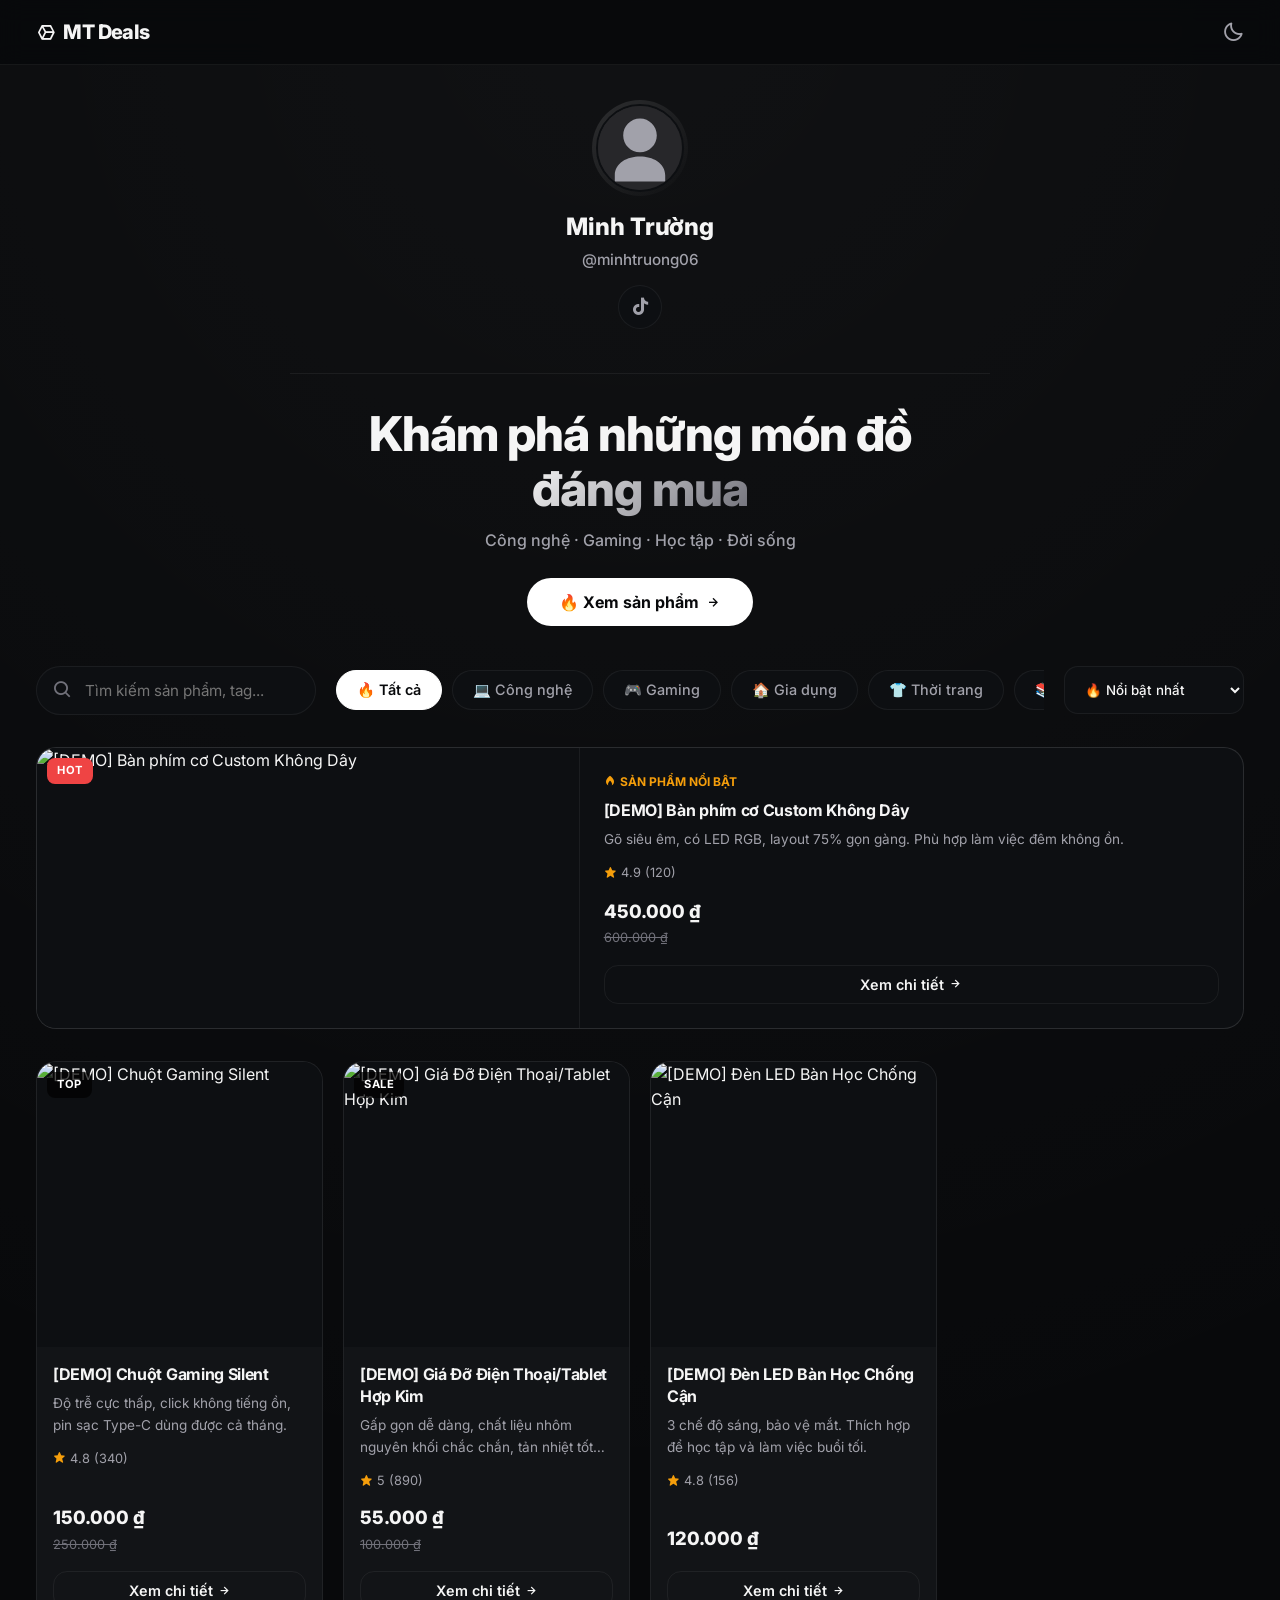
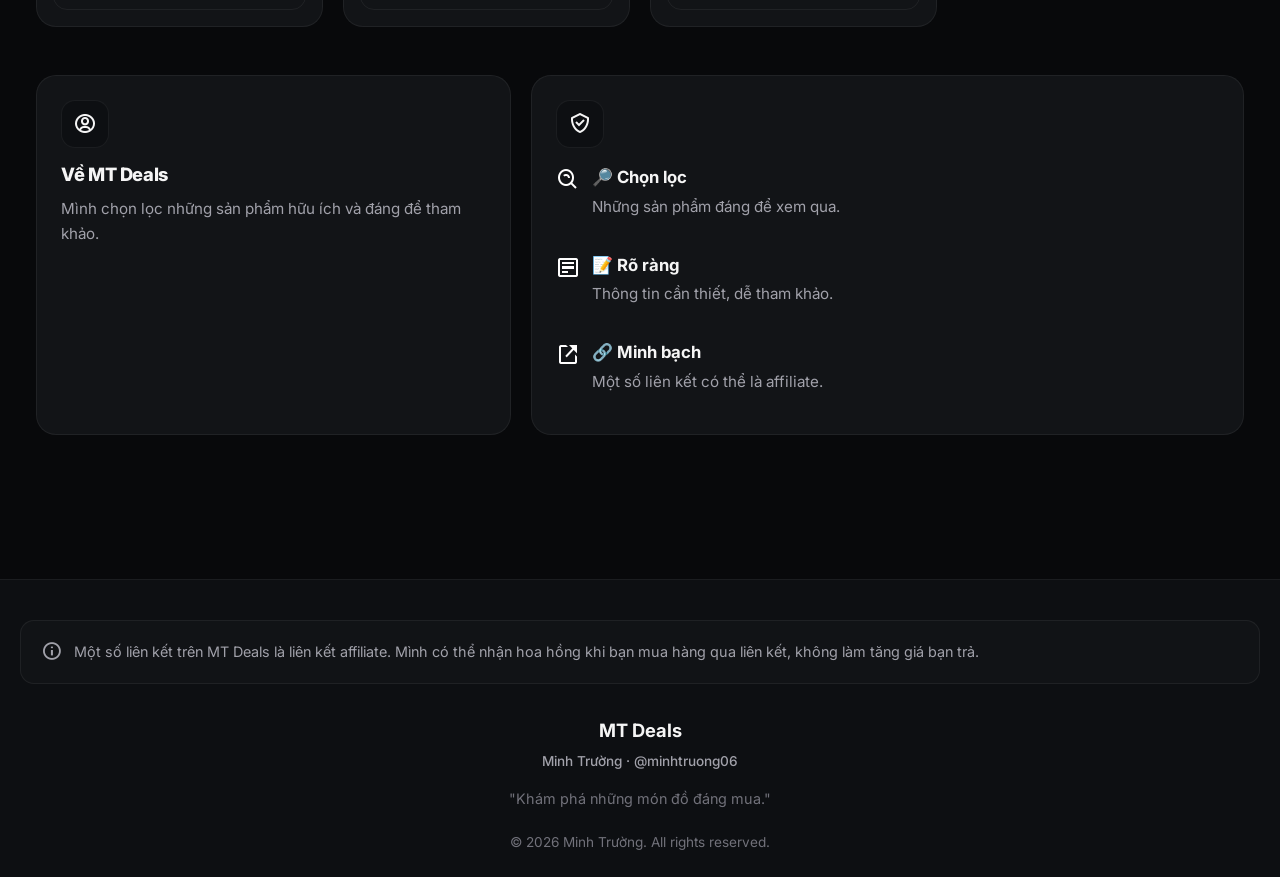
==== commit 3330ed14: "Add files via upload" ====
--- a/index.html
+++ b/index.html
@@ -16,7 +16,7 @@
     <link href="https://fonts.googleapis.com/css2?family=Inter:wght@400;500;600;700;800&display=swap" rel="stylesheet">
     <link href='https://unpkg.com/boxicons@2.1.4/css/boxicons.min.css' rel='stylesheet'>
 
-    <link rel="stylesheet" href="style.css?v=2.5">
+    <link rel="stylesheet" href="style.css?v=2.6">
 </head>
 <body class="dark-theme">
 
--- a/style.css
+++ b/style.css
@@ -1,5 +1,5 @@
 /* =====================================================
-   🎨 MT DEALS — DARK PREMIUM & ZERO-LAG SCROLL
+   🎨 MT DEALS — NATIVE SCROLL & MICRO-INTERACTIONS
    ===================================================== */
 :root {
     --bg-base: #08090b;
@@ -26,12 +26,11 @@
     --radius-lg: 20px;
     --radius-full: 9999px;
 
-    --shadow-sm: 0 4px 12px rgba(0, 0, 0, 0.25);
-    --shadow-md: 0 16px 32px -8px rgba(0, 0, 0, 0.5);
-    
-    /* Easing siêu mượt và nhanh cho Mobile */
-    --ease-fast: cubic-bezier(0.25, 0.8, 0.25, 1);
-    --transition-micro: transform 200ms var(--ease-fast), background-color 200ms ease, border-color 200ms ease, box-shadow 200ms ease, color 200ms ease;
+    --shadow-sm: 0 4px 12px rgba(0, 0, 0, 0.2);
+    --shadow-md: 0 12px 24px -8px rgba(0, 0, 0, 0.5);
+    
+    --ease-out: cubic-bezier(0.25, 0.8, 0.25, 1);
+    --transition-micro: transform 200ms var(--ease-out), background-color 200ms ease, border-color 200ms ease, box-shadow 200ms ease;
     
     --container: 1240px;
 }
@@ -53,16 +52,25 @@
 }
 
 * { margin: 0; padding: 0; box-sizing: border-box; -webkit-tap-highlight-color: transparent; }
-html { scroll-behavior: smooth; overflow-x: hidden; width: 100%; }
-
+
+/* Bật cuộn mượt cho anchor links (Back-to-top) */
+html { scroll-behavior: smooth; }
+
+/* 
+   TỐI ƯU CỐT LÕI: Nền gradient gắn trực tiếp vào body thay vì div fixed.
+   Giúp Mobile GPU không phải tính toán lại overdraw liên tục khi cuộn.
+*/
 body {
     font-family: 'Inter', system-ui, -apple-system, sans-serif;
     background-color: var(--bg-base);
+    background-image: radial-gradient(circle at 50% 0%, rgba(255,255,255,0.035) 0%, transparent 60%);
+    background-repeat: no-repeat;
     color: var(--text-primary);
     line-height: 1.6; 
     -webkit-font-smoothing: antialiased;
     overflow-x: hidden;
 }
+.light-theme body { background-image: radial-gradient(circle at 50% 0%, rgba(0,0,0,0.025) 0%, transparent 60%); }
 
 h1, h2, h3, h4 { font-weight: 700; letter-spacing: -0.02em; line-height: 1.15; }
 a { text-decoration: none; color: inherit; }
@@ -84,76 +92,63 @@
 }
 
 /* =====================================================
-   INITIAL PAGE LOAD (Rất nhanh, không block thao tác)
+   SCROLL REVEAL (NHẸ NHẤT CÓ THỂ CHO MOBILE)
    ===================================================== */
-@keyframes pageReveal {
-    from { opacity: 0; transform: translate3d(0, 10px, 0); }
-    to { opacity: 1; transform: translate3d(0, 0, 0); }
-}
-
-.navbar { animation: pageReveal 400ms var(--ease-fast) forwards; }
-.hero-profile { opacity: 0; animation: pageReveal 400ms var(--ease-fast) 50ms forwards; }
-.hero-message { opacity: 0; animation: pageReveal 400ms var(--ease-fast) 100ms forwards; }
-.filter-section { opacity: 0; animation: pageReveal 400ms var(--ease-fast) 150ms forwards; }
+/* Trên Mobile: Chỉ dùng Opacity. Không Transform, không Stagger. */
+.card-reveal, .reveal-section {
+    opacity: 0;
+    transition: opacity 300ms ease-out;
+}
+.card-reveal.is-visible, .reveal-section.is-visible {
+    opacity: 1;
+}
+
+/* Trên Desktop: Thêm translateY vì máy tính đủ mạnh */
+@media (min-width: 768px) {
+    .card-reveal, .reveal-section {
+        transform: translate3d(0, 16px, 0);
+        transition: opacity 400ms var(--ease-out), transform 400ms var(--ease-out);
+    }
+    .card-reveal.is-visible, .reveal-section.is-visible {
+        transform: translate3d(0, 0, 0);
+    }
+}
 
 /* =====================================================
-   SCROLL REVEAL (TỐI ƯU TUYỆT ĐỐI CHO MOBILE)
+   MICRO-INTERACTIONS (Hover/Active tinh tế)
    ===================================================== */
-.reveal-section {
-    opacity: 0; 
-    transform: translate3d(0, 16px, 0);
-    transition: opacity 350ms var(--ease-fast), transform 350ms var(--ease-fast);
-}
-.reveal-section.is-visible { 
-    opacity: 1; 
-    transform: translate3d(0, 0, 0); 
-}
-
-/* Card Reveal - Fade & Dịch chuyển siêu nhẹ, dứt khoát 250ms */
-.card-reveal {
-    opacity: 0; 
-    transform: translate3d(0, 16px, 0); /* Không scale để tránh lag layout */
-    transition: opacity 280ms var(--ease-fast), transform 280ms var(--ease-fast);
-}
-.card-reveal.is-visible {
-    opacity: 1; 
-    transform: translate3d(0, 0, 0);
-}
-
-/* =====================================================
-   MICRO-INTERACTIONS (Buttons & Icons)
-   ===================================================== */
-.btn-primary, .btn-secondary, .btn-outline, .cat-btn, .theme-toggle, .social-links a, .card-cta, .close-btn {
+.btn-primary, .btn-secondary, .btn-outline, .cat-btn, .theme-toggle, .social-links a, .card-cta, .close-btn, .modal-affiliate-btn {
     transition: var(--transition-micro);
 }
-.btn-primary i, .card-cta i, .social-links a i, .brand-logo i, .modal-affiliate-btn i {
-    transition: transform 250ms var(--ease-fast);
+
+.btn-primary i, .card-cta i, .social-links a i, .modal-affiliate-btn i {
+    transition: transform 250ms var(--ease-out);
     display: inline-block;
 }
 
-@media (hover: hover) {
-    /* Desktop Hover Effects */
+/* HIỆU ỨNG HOVER CHỈ ÁP DỤNG TRÊN THIẾT BỊ CÓ CHUỘT (Desktop) */
+@media (hover: hover) and (pointer: fine) {
     .btn-primary:hover { transform: translateY(-1px); box-shadow: 0 4px 16px rgba(255,255,255,0.1); }
-    .btn-primary:hover i.bx-right-arrow-alt { transform: translateX(4px); } /* Dịch mũi tên */
-    .modal-affiliate-btn:hover i.bx-link-external { transform: translate(3px, -3px); } /* Dịch icon link */
+    .light-theme .btn-primary:hover { box-shadow: 0 4px 16px rgba(0,0,0,0.15); }
+    
+    .btn-primary:hover i.bx-right-arrow-alt, .card-cta:hover i.bx-right-arrow-alt { transform: translateX(4px); }
+    .modal-affiliate-btn:hover i.bx-link-external { transform: translate(3px, -3px); }
     
     .cat-btn:hover { transform: translateY(-1px); border-color: var(--border-hover); color: var(--text-primary); }
     .social-links a:hover { transform: translateY(-2px); border-color: var(--border-hover); color: var(--text-primary); }
-    .brand-logo:hover i { transform: rotate(10deg); }
     .theme-toggle:hover { transform: translateY(-1px); color: var(--text-primary); }
     
-    .product-card:hover { border-color: var(--border-hover); transform: translateY(-2px); box-shadow: var(--shadow-sm); } 
+    .product-card:hover { border-color: var(--border-hover); transform: translateY(-3px); box-shadow: var(--shadow-sm); }
     .product-card:hover .card-cta { background: var(--accent); color: var(--accent-text); border-color: var(--accent); }
     .product-card:hover .card-cta i { transform: translateX(3px); }
 }
 
-/* Active State toàn cục (Scale lún xuống mượt mà) */
+/* ACTIVE STATE (Dấu ấn phản hồi khi bấm) */
 .btn-primary:active, .cat-btn:active, .social-links a:active, .card-cta:active, .theme-toggle:active, .close-btn:active, .modal-affiliate-btn:active {
     transform: scale(0.97) !important;
 }
-
-/* LOẠI BỎ hoàn toàn :active transform trên product-card để tay chạm vuốt không bị khựng */
-.product-card:active { transform: none !important; }
+/* Tuyệt đối KHÔNG gán active transform cho product-card để tránh khựng lúc vuốt */
+.product-card:active { transform: none; }
 
 /* =====================================================
    COMPONENTS
@@ -197,13 +192,13 @@
 .filter-section { display: flex; flex-direction: column; gap: 16px; margin-bottom: 32px; width: 100%; }
 .search-box { position: relative; width: 100%; }
 .search-box i { position: absolute; left: 16px; top: 50%; transform: translateY(-50%); color: var(--text-muted); font-size: 1.3rem;}
-.search-box input { width: 100%; background: var(--bg-surface); border: 1px solid var(--border); padding: 14px 16px 14px 48px; border-radius: var(--radius-full); color: var(--text-primary); font-size: 0.95rem; transition: var(--transition-micro); }
-.search-box input:focus { border-color: rgba(255,255,255,0.3); background: var(--bg-base); box-shadow: 0 0 0 4px rgba(255,255,255,0.04); }
+.search-box input { width: 100%; background: var(--bg-surface); border: 1px solid var(--border); padding: 14px 16px 14px 48px; border-radius: var(--radius-full); color: var(--text-primary); font-size: 0.95rem; transition: border-color 200ms ease; }
+.search-box input:focus { border-color: rgba(255,255,255,0.3); background: var(--bg-base); }
 
 .category-wrapper { width: 100%; overflow: hidden; }
 .category-scroll { display: flex; gap: 10px; overflow-x: auto; padding-bottom: 8px; -webkit-overflow-scrolling: touch; scrollbar-width: none; -ms-overflow-style: none; flex-wrap: nowrap; }
 .category-scroll::-webkit-scrollbar { display: none; }
-.cat-btn { padding: 10px 20px; background: var(--bg-surface); border: 1px solid var(--border); border-radius: var(--radius-full); color: var(--text-secondary); font-weight: 500; font-size: 0.9rem; white-space: nowrap; flex-shrink: 0; cursor: pointer; }
+.cat-btn { padding: 10px 20px; background: var(--bg-surface); border: 1px solid var(--border); border-radius: var(--radius-full); color: var(--text-secondary); font-weight: 500; font-size: 0.9rem; white-space: nowrap; flex-shrink: 0; cursor: pointer; transition: var(--transition-micro); }
 .cat-btn.active { background: var(--accent); color: var(--bg-base); border-color: var(--accent); font-weight: 600;}
 
 .sort-box { width: 100%; }
@@ -224,10 +219,10 @@
 .product-card { 
     background: var(--bg-card); border: 1px solid var(--border); border-radius: var(--radius-lg); 
     overflow: hidden; display: flex; flex-direction: column; cursor: pointer; 
-    transition: transform 250ms var(--ease-fast), border-color 250ms ease, box-shadow 250ms ease;
-}
-
-/* Giữ khung ảnh tĩnh (aspect-ratio), cắt hẳn transform ảnh để giảm tải */
+    transition: transform 250ms var(--ease-out), border-color 250ms ease, box-shadow 250ms ease;
+}
+
+/* Khung ảnh tĩnh (aspect-ratio), cắt hẳn transform ảnh trên Mobile để giảm tải */
 .card-img-wrap { position: relative; padding-top: 100%; overflow: hidden; background: var(--bg-surface); }
 .card-img { position: absolute; top: 0; left: 0; width: 100%; height: 100%; object-fit: cover; }
 .card-badge { position: absolute; top: 10px; left: 10px; background: rgba(0,0,0,0.7); color: #fff; font-size: 0.7rem; font-weight: 700; padding: 4px 10px; border-radius: var(--radius-sm); z-index: 2; letter-spacing: 0.5px; }
@@ -268,10 +263,9 @@
 /* Modal */
 .modal { position: fixed; top: 0; left: 0; width: 100%; height: 100%; z-index: 1000; display: flex; align-items: center; justify-content: center; padding: 16px; }
 .modal-overlay { position: absolute; top: 0; left: 0; width: 100%; height: 100%; background: rgba(0,0,0,0.85); }
-.modal-content { position: relative; background: var(--bg-surface); width: 100%; max-width: 900px; border-radius: var(--radius-lg); border: 1px solid var(--border); z-index: 1001; max-height: 90vh; overflow-y: auto; box-shadow: var(--shadow-md); animation: modalFadeIn 250ms var(--ease-fast) forwards; }
+.modal-content { position: relative; background: var(--bg-surface); width: 100%; max-width: 900px; border-radius: var(--radius-lg); border: 1px solid var(--border); z-index: 1001; max-height: 90vh; overflow-y: auto; box-shadow: var(--shadow-md); animation: modalFadeIn 250ms var(--ease-out) forwards; }
 @keyframes modalFadeIn { from { opacity: 0; transform: translate3d(0, 10px, 0); } to { opacity: 1; transform: translate3d(0, 0, 0); } }
 .close-btn { position: absolute; top: 16px; right: 16px; background: rgba(0,0,0,0.5); width: 40px; height: 40px; border-radius: 50%; display: flex; align-items: center; justify-content: center; color: #fff; font-size: 1.5rem; cursor: pointer; z-index: 10; border: 1px solid rgba(255,255,255,0.1); transition: var(--transition-micro); }
-@media (hover: hover) { .close-btn:hover { background: var(--danger); color: #fff; border-color: var(--danger); transform: translateY(-1px); } }
 .modal-grid { display: grid; grid-template-columns: 1fr; }
 @media (min-width: 768px) { .modal-grid { grid-template-columns: 1fr 1fr; } }
 .modal-img { width: 100%; aspect-ratio: 1/1; object-fit: cover; border-right: 1px solid var(--border); background: var(--bg-base);}
@@ -288,7 +282,6 @@
 .trust-grid { display: grid; grid-template-columns: 1fr; gap: 20px; }
 @media (min-width: 768px) { .trust-grid { grid-template-columns: 1fr 1.5fr; } }
 .trust-card { background: var(--bg-card); border: 1px solid var(--border); padding: 24px; border-radius: var(--radius-lg); transition: var(--transition-micro); }
-@media (hover: hover) { .trust-card:hover { border-color: var(--border-hover); box-shadow: var(--shadow-sm); } }
 .trust-icon { width: 48px; height: 48px; border-radius: var(--radius-md); background: var(--bg-surface); border: 1px solid var(--border); display: flex; align-items: center; justify-content: center; font-size: 1.5rem; color: var(--text-primary); margin-bottom: 16px;}
 .trust-card h3 { font-size: 1.15rem; margin-bottom: 12px; font-weight: 800; }
 .trust-card p { color: var(--text-secondary); font-size: 0.95rem; line-height: 1.6;}
@@ -305,4 +298,3 @@
 
 .back-to-top { position: fixed; bottom: 24px; right: 24px; width: 48px; height: 48px; background: var(--bg-surface); color: var(--text-primary); border: 1px solid var(--border); border-radius: 50%; display: flex; align-items: center; justify-content: center; font-size: 1.5rem; cursor: pointer; z-index: 90; box-shadow: var(--shadow-sm); transition: var(--transition-micro); }
 .back-to-top.hidden { opacity: 0; pointer-events: none; transform: translate3d(0, 10px, 0) scale(0.9); }
-@media (hover: hover) { .back-to-top:hover { background: var(--text-primary); color: var(--bg-base); transform: translate3d(0, -2px, 0); box-shadow: var(--shadow-md); } }
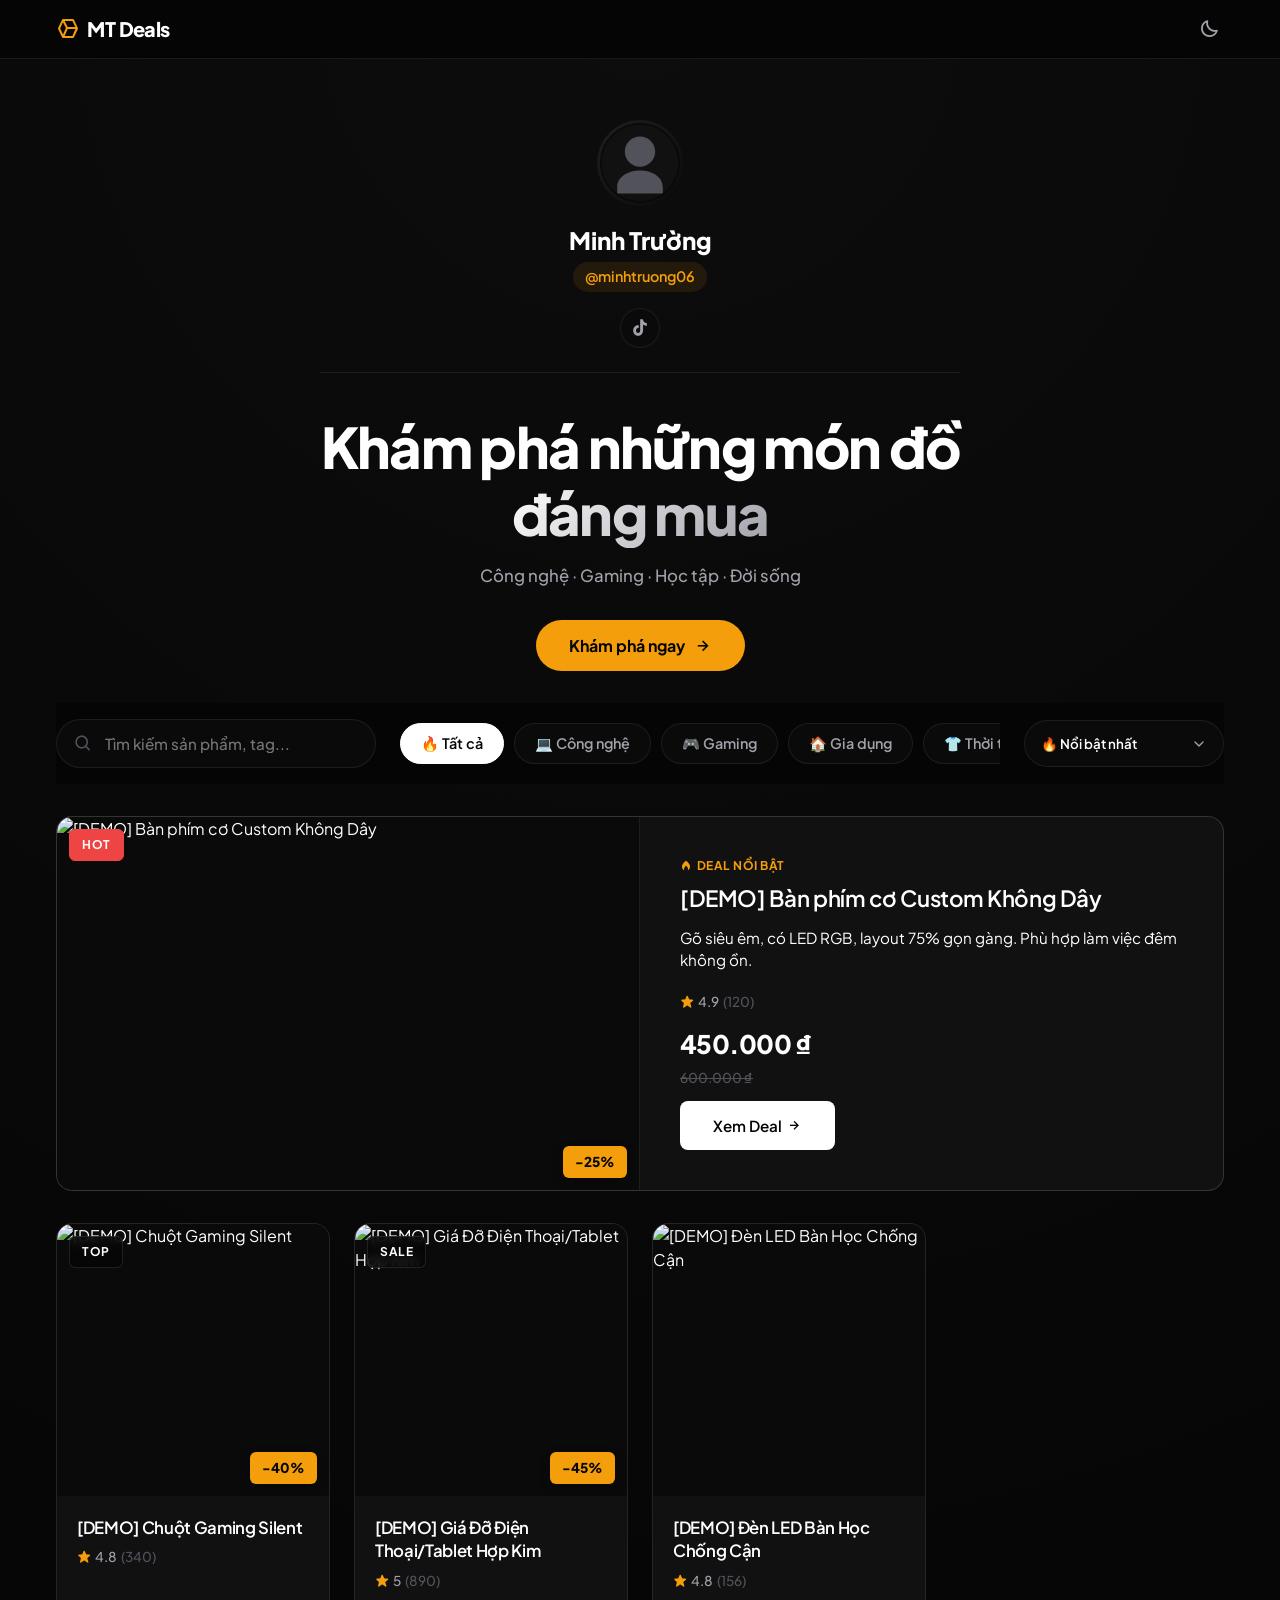
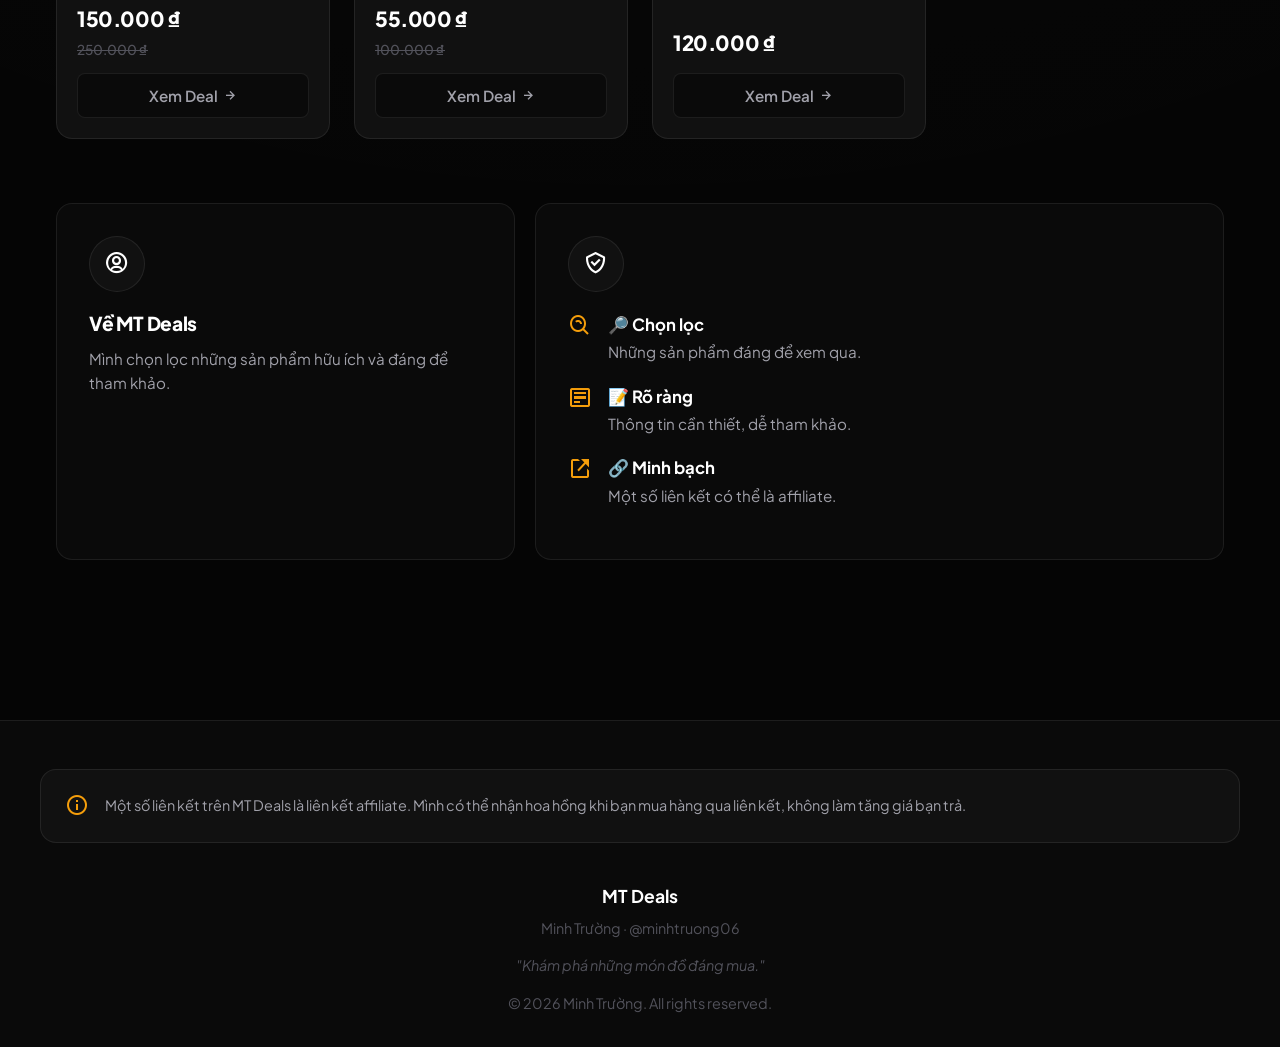
==== commit 9666c2c3: "Add files via upload" ====
--- a/index.html
+++ b/index.html
@@ -13,12 +13,13 @@
 
     <link rel="preconnect" href="https://fonts.googleapis.com">
     <link rel="preconnect" href="https://fonts.gstatic.com" crossorigin>
-    <link href="https://fonts.googleapis.com/css2?family=Inter:wght@400;500;600;700;800&display=swap" rel="stylesheet">
+    <link href="https://fonts.googleapis.com/css2?family=Plus+Jakarta+Sans:wght@400;500;600;700;800&family=Inter:wght@400;500;600;700&display=swap" rel="stylesheet">
     <link href='https://unpkg.com/boxicons@2.1.4/css/boxicons.min.css' rel='stylesheet'>
 
-    <link rel="stylesheet" href="style.css?v=2.6">
+    <link rel="stylesheet" href="style.css?v=2.7">
 </head>
 <body class="dark-theme">
+    <div class="ambient-glow"></div>
 
     <nav class="navbar" aria-label="Main Navigation">
         <div class="nav-container">
@@ -49,7 +50,7 @@
             <div class="hero-message">
                 <h1 class="hero-title">Khám phá những món đồ<br><span class="text-gradient">đáng mua</span></h1>
                 <p class="hero-subtitle">Công nghệ &middot; Gaming &middot; Học tập &middot; Đời sống</p>
-                <button id="hero-cta" class="btn-primary hero-cta">🔥 Xem sản phẩm <i class='bx bx-right-arrow-alt'></i></button>
+                <button id="hero-cta" class="btn-primary hero-cta">Khám phá ngay <i class='bx bx-right-arrow-alt'></i></button>
             </div>
         </div>
     </header>
@@ -96,7 +97,7 @@
         </div>
 
         <!-- ABOUT & TRUST SECTION -->
-        <section class="trust-section" style="margin-top: 48px;">
+        <section class="trust-section">
             <div class="trust-grid">
                 <!-- About -->
                 <div class="trust-card about-card">
@@ -108,25 +109,25 @@
                 <!-- Trust -->
                 <div class="trust-card">
                     <div class="trust-icon"><i class='bx bx-check-shield'></i></div>
-                    <ul class="trust-list" style="display: flex; flex-direction: column; gap: 16px;">
-                        <li style="align-items: flex-start;">
-                            <i class='bx bx-search-alt' style="font-size: 1.5rem; margin-top: 2px;"></i>
-                            <div style="display: flex; flex-direction: column;">
-                                <strong style="color: var(--text-primary); font-size: 1.05rem; margin-bottom: 4px;">🔎 Chọn lọc</strong>
+                    <ul class="trust-list">
+                        <li>
+                            <i class='bx bx-search-alt'></i>
+                            <div>
+                                <strong>🔎 Chọn lọc</strong>
                                 <span>Những sản phẩm đáng để xem qua.</span>
                             </div>
                         </li>
-                        <li style="align-items: flex-start;">
-                            <i class='bx bx-detail' style="font-size: 1.5rem; margin-top: 2px;"></i>
-                            <div style="display: flex; flex-direction: column;">
-                                <strong style="color: var(--text-primary); font-size: 1.05rem; margin-bottom: 4px;">📝 Rõ ràng</strong>
+                        <li>
+                            <i class='bx bx-detail'></i>
+                            <div>
+                                <strong>📝 Rõ ràng</strong>
                                 <span>Thông tin cần thiết, dễ tham khảo.</span>
                             </div>
                         </li>
-                        <li style="align-items: flex-start;">
-                            <i class='bx bx-link-external' style="font-size: 1.5rem; margin-top: 2px;"></i>
-                            <div style="display: flex; flex-direction: column;">
-                                <strong style="color: var(--text-primary); font-size: 1.05rem; margin-bottom: 4px;">🔗 Minh bạch</strong>
+                        <li>
+                            <i class='bx bx-link-external'></i>
+                            <div>
+                                <strong>🔗 Minh bạch</strong>
                                 <span>Một số liên kết có thể là affiliate.</span>
                             </div>
                         </li>
@@ -143,10 +144,10 @@
                 <p>Một số liên kết trên MT Deals là liên kết affiliate. Mình có thể nhận hoa hồng khi bạn mua hàng qua liên kết, không làm tăng giá bạn trả.</p>
             </div>
             
-            <div class="footer-bottom" style="display: flex; flex-direction: column; align-items: center; gap: 6px;">
-                <div style="font-weight: 700; font-size: 1.15rem; color: var(--text-primary);">MT Deals</div>
-                <div style="color: var(--text-secondary); font-weight: 500;">Minh Trường · @minhtruong06</div>
-                <p style="color: var(--text-muted); font-size: 0.9rem; max-width: 400px; margin: 8px auto 16px;">"Khám phá những món đồ đáng mua."</p>
+            <div class="footer-bottom">
+                <strong>MT Deals</strong>
+                <span>Minh Trường · @minhtruong06</span>
+                <p style="margin: 8px 0; font-style: italic;">"Khám phá những món đồ đáng mua."</p>
                 <p>&copy; <span id="current-year"></span> Minh Trường. All rights reserved.</p>
             </div>
         </div>
--- a/style.css
+++ b/style.css
@@ -1,38 +1,46 @@
 /* =====================================================
-   🎨 MT DEALS — NATIVE SCROLL & MICRO-INTERACTIONS
-   ===================================================== */
+   🎨 MT DEALS — PREMIUM DARK MARKETPLACE 2.0
+   ===================================================== */
+@import url('https://fonts.googleapis.com/css2?family=Plus+Jakarta+Sans:wght@400;500;600;700;800&display=swap');
+
 :root {
-    --bg-base: #08090b;
-    --bg-surface: #0d0f12;
-    --bg-card: #121417;
-    --bg-card-hover: #16181c;
-    
-    --text-primary: #f5f5f5;
+    /* Premium Deep Dark Palette */
+    --bg-base: #050505;
+    --bg-surface: #0a0a0a;
+    --bg-card: #111111;
+    --bg-card-hover: #161616;
+    
+    /* Elegant Typography Colors */
+    --text-primary: #ffffff;
     --text-secondary: #a1a1aa;
-    --text-muted: #71717a;
-    
-    --accent: #ffffff;
-    --accent-text: #08090b;
-    --accent-hover: #e4e4e7;
+    --text-muted: #52525b;
+    
+    /* Premium Accent (Gold/Orange vibe for deals) */
+    --accent: #f59e0b;
+    --accent-text: #050505;
+    --accent-hover: #d97706;
     
     --danger: #ef4444;
-    --warning: #f59e0b;
-
-    --border: rgba(255, 255, 255, 0.06);
-    --border-hover: rgba(255, 255, 255, 0.12);
+    --success: #10b981;
+
+    /* Crisp Borders & Depth */
+    --border: rgba(255, 255, 255, 0.08);
+    --border-hover: rgba(255, 255, 255, 0.15);
     
     --radius-sm: 8px;
-    --radius-md: 14px;
-    --radius-lg: 20px;
-    --radius-full: 9999px;
-
-    --shadow-sm: 0 4px 12px rgba(0, 0, 0, 0.2);
-    --shadow-md: 0 12px 24px -8px rgba(0, 0, 0, 0.5);
-    
+    --radius-md: 12px;
+    --radius-lg: 16px;
+    --radius-xl: 24px;
+    --radius-pill: 9999px;
+
+    --shadow-sm: 0 4px 12px rgba(0, 0, 0, 0.5);
+    --shadow-md: 0 20px 40px -10px rgba(0, 0, 0, 0.8);
+    
+    /* High Performance Easing */
     --ease-out: cubic-bezier(0.25, 0.8, 0.25, 1);
-    --transition-micro: transform 200ms var(--ease-out), background-color 200ms ease, border-color 200ms ease, box-shadow 200ms ease;
-    
-    --container: 1240px;
+    --transition-micro: transform 200ms var(--ease-out), background-color 200ms ease, border-color 200ms ease, color 200ms ease;
+    
+    --container: 1200px;
 }
 
 body.light-theme {
@@ -46,38 +54,35 @@
     --accent: #0f172a;
     --accent-text: #ffffff;
     --accent-hover: #334155;
-    --border: rgba(0, 0, 0, 0.06);
-    --border-hover: rgba(0, 0, 0, 0.12);
-    --shadow-sm: 0 4px 12px rgba(0, 0, 0, 0.04);
+    --border: rgba(0, 0, 0, 0.08);
+    --border-hover: rgba(0, 0, 0, 0.15);
+    --shadow-sm: 0 4px 12px rgba(0, 0, 0, 0.05);
+    --shadow-md: 0 20px 40px -10px rgba(0, 0, 0, 0.1);
 }
 
 * { margin: 0; padding: 0; box-sizing: border-box; -webkit-tap-highlight-color: transparent; }
-
-/* Bật cuộn mượt cho anchor links (Back-to-top) */
 html { scroll-behavior: smooth; }
 
 /* 
-   TỐI ƯU CỐT LÕI: Nền gradient gắn trực tiếp vào body thay vì div fixed.
-   Giúp Mobile GPU không phải tính toán lại overdraw liên tục khi cuộn.
+   Tối ưu background cứng trên body, radial tĩnh để không overdraw
 */
 body {
-    font-family: 'Inter', system-ui, -apple-system, sans-serif;
+    font-family: 'Plus Jakarta Sans', 'Inter', sans-serif;
     background-color: var(--bg-base);
-    background-image: radial-gradient(circle at 50% 0%, rgba(255,255,255,0.035) 0%, transparent 60%);
+    background-image: radial-gradient(circle at 50% 0%, rgba(255,255,255,0.03) 0%, transparent 70%);
     background-repeat: no-repeat;
     color: var(--text-primary);
-    line-height: 1.6; 
+    line-height: 1.5; 
     -webkit-font-smoothing: antialiased;
     overflow-x: hidden;
 }
-.light-theme body { background-image: radial-gradient(circle at 50% 0%, rgba(0,0,0,0.025) 0%, transparent 60%); }
-
-h1, h2, h3, h4 { font-weight: 700; letter-spacing: -0.02em; line-height: 1.15; }
+
+h1, h2, h3, h4 { font-weight: 700; letter-spacing: -0.02em; line-height: 1.2; }
 a { text-decoration: none; color: inherit; }
 ul { list-style: none; }
 button, input, select, textarea { font-family: inherit; border: none; outline: none; background: none; }
 img { max-width: 100%; display: block; }
-:focus-visible { outline: 2px solid var(--text-secondary); outline-offset: 4px; }
+:focus-visible { outline: 2px solid var(--accent); outline-offset: 2px; }
 .hidden { display: none !important; opacity: 0; pointer-events: none; }
 .desktop-only { display: none; }
 .main-container { max-width: var(--container); margin: 0 auto; padding: 0 16px 80px; }
@@ -92,18 +97,26 @@
 }
 
 /* =====================================================
-   SCROLL REVEAL (NHẸ NHẤT CÓ THỂ CHO MOBILE)
-   ===================================================== */
-/* Trên Mobile: Chỉ dùng Opacity. Không Transform, không Stagger. */
+   SMOOTH REVEAL & PAGE ENTRANCE
+   ===================================================== */
+@keyframes entranceFade {
+    from { opacity: 0; transform: translate3d(0, 10px, 0); }
+    to { opacity: 1; transform: translate3d(0, 0, 0); }
+}
+
+.navbar { animation: entranceFade 400ms var(--ease-out) forwards; }
+.hero-content { opacity: 0; animation: entranceFade 500ms var(--ease-out) 100ms forwards; }
+.filter-section { opacity: 0; animation: entranceFade 500ms var(--ease-out) 200ms forwards; }
+
+/* Scroll Reveal (GPU Optimized, No Lag) */
 .card-reveal, .reveal-section {
-    opacity: 0;
+    opacity: 0; 
     transition: opacity 300ms ease-out;
 }
-.card-reveal.is-visible, .reveal-section.is-visible {
-    opacity: 1;
-}
-
-/* Trên Desktop: Thêm translateY vì máy tính đủ mạnh */
+.card-reveal.is-visible, .reveal-section.is-visible { 
+    opacity: 1; 
+}
+
 @media (min-width: 768px) {
     .card-reveal, .reveal-section {
         transform: translate3d(0, 16px, 0);
@@ -115,186 +128,196 @@
 }
 
 /* =====================================================
-   MICRO-INTERACTIONS (Hover/Active tinh tế)
-   ===================================================== */
-.btn-primary, .btn-secondary, .btn-outline, .cat-btn, .theme-toggle, .social-links a, .card-cta, .close-btn, .modal-affiliate-btn {
-    transition: var(--transition-micro);
-}
-
-.btn-primary i, .card-cta i, .social-links a i, .modal-affiliate-btn i {
-    transition: transform 250ms var(--ease-out);
-    display: inline-block;
-}
-
-/* HIỆU ỨNG HOVER CHỈ ÁP DỤNG TRÊN THIẾT BỊ CÓ CHUỘT (Desktop) */
-@media (hover: hover) and (pointer: fine) {
-    .btn-primary:hover { transform: translateY(-1px); box-shadow: 0 4px 16px rgba(255,255,255,0.1); }
-    .light-theme .btn-primary:hover { box-shadow: 0 4px 16px rgba(0,0,0,0.15); }
-    
-    .btn-primary:hover i.bx-right-arrow-alt, .card-cta:hover i.bx-right-arrow-alt { transform: translateX(4px); }
-    .modal-affiliate-btn:hover i.bx-link-external { transform: translate(3px, -3px); }
-    
-    .cat-btn:hover { transform: translateY(-1px); border-color: var(--border-hover); color: var(--text-primary); }
-    .social-links a:hover { transform: translateY(-2px); border-color: var(--border-hover); color: var(--text-primary); }
-    .theme-toggle:hover { transform: translateY(-1px); color: var(--text-primary); }
-    
-    .product-card:hover { border-color: var(--border-hover); transform: translateY(-3px); box-shadow: var(--shadow-sm); }
-    .product-card:hover .card-cta { background: var(--accent); color: var(--accent-text); border-color: var(--accent); }
-    .product-card:hover .card-cta i { transform: translateX(3px); }
-}
-
-/* ACTIVE STATE (Dấu ấn phản hồi khi bấm) */
-.btn-primary:active, .cat-btn:active, .social-links a:active, .card-cta:active, .theme-toggle:active, .close-btn:active, .modal-affiliate-btn:active {
-    transform: scale(0.97) !important;
-}
-/* Tuyệt đối KHÔNG gán active transform cho product-card để tránh khựng lúc vuốt */
-.product-card:active { transform: none; }
-
-/* =====================================================
-   COMPONENTS
-   ===================================================== */
-/* Tắt backdrop-filter trên Mobile để giữ 60fps */
+   HEADER & NAVBAR (Premium Glass)
+   ===================================================== */
 .navbar {
     position: fixed; top: 0; width: 100%; z-index: 100;
-    background: rgba(8, 9, 11, 0.98); 
+    background: rgba(5, 5, 5, 0.85); 
+    backdrop-filter: blur(12px); -webkit-backdrop-filter: blur(12px);
     border-bottom: 1px solid var(--border);
 }
-.light-theme .navbar { background: rgba(248, 250, 252, 0.98); }
-
-@media (min-width: 768px) {
-    .navbar { background: rgba(8, 9, 11, 0.85); backdrop-filter: blur(12px); -webkit-backdrop-filter: blur(12px); }
-    .light-theme .navbar { background: rgba(248, 250, 252, 0.85); }
-}
-
-.nav-container { max-width: var(--container); margin: 0 auto; padding: 16px; display: flex; justify-content: space-between; align-items: center; }
-.brand-logo { font-size: 1.25rem; font-weight: 800; display: flex; align-items: center; gap: 8px; letter-spacing: -0.03em; }
-.theme-toggle { font-size: 1.4rem; color: var(--text-secondary); cursor: pointer; display: flex; }
-
-.hero-section { position: relative; padding: 100px 16px 40px; text-align: center; }
-.hero-content { max-width: 700px; margin: 0 auto; display: flex; flex-direction: column; gap: 20px; }
+.light-theme .navbar { background: rgba(255, 255, 255, 0.85); }
+
+.nav-container { max-width: var(--container); margin: 0 auto; padding: 14px 16px; display: flex; justify-content: space-between; align-items: center; }
+.brand-logo { font-size: 1.25rem; font-weight: 800; display: flex; align-items: center; gap: 8px; letter-spacing: -0.03em; color: var(--text-primary); }
+.brand-logo i { color: var(--accent); font-size: 1.5rem; transition: transform 300ms var(--ease-out);}
+.theme-toggle { font-size: 1.3rem; color: var(--text-secondary); cursor: pointer; display: flex; padding: 4px; transition: var(--transition-micro); }
+
+/* =====================================================
+   HERO SECTION (Minimal Luxury)
+   ===================================================== */
+.hero-section { position: relative; padding: 120px 16px 48px; text-align: center; }
+.hero-content { max-width: 640px; margin: 0 auto; display: flex; flex-direction: column; gap: 24px; align-items: center; }
 .hero-profile { display: flex; flex-direction: column; align-items: center; }
-.avatar-ring { display: inline-block; padding: 4px; border-radius: 50%; background: linear-gradient(135deg, var(--border-hover), transparent); margin-bottom: 12px; }
-.avatar { width: 88px; height: 88px; border-radius: 50%; object-fit: cover; border: 2px solid var(--bg-surface); }
-.hero-author-name { font-size: 1.5rem; font-weight: 800; margin-bottom: 2px; }
-.hero-username { color: var(--text-secondary); font-size: 0.95rem; font-weight: 500; margin-bottom: 12px; }
-.hero-bio { color: var(--text-secondary); font-size: 1rem; margin-bottom: 20px; max-width: 500px; margin-inline: auto; }
-.social-links { display: flex; justify-content: center; gap: 12px; margin-bottom: 24px; }
-.social-links a { width: 44px; height: 44px; border-radius: 50%; background: var(--bg-surface); border: 1px solid var(--border); display: flex; align-items: center; justify-content: center; font-size: 1.3rem; color: var(--text-secondary); }
-.hero-message { border-top: 1px solid var(--border); padding-top: 32px; }
-.hero-title { font-size: clamp(1.8rem, 6vw, 3rem); font-weight: 800; margin-bottom: 12px; text-wrap: balance; margin-inline: auto; }
-.text-gradient { background: linear-gradient(135deg, var(--text-primary), var(--text-muted)); -webkit-background-clip: text; -webkit-text-fill-color: transparent; }
-.light-theme .text-gradient { background: linear-gradient(135deg, var(--text-primary), #3b82f6); -webkit-background-clip: text; -webkit-text-fill-color: transparent; }
-.hero-subtitle { font-size: 1rem; color: var(--text-secondary); max-width: 600px; margin: 0 auto 24px; font-weight: 500; }
-
-.btn-primary { background: var(--accent); color: var(--accent-text); padding: 14px 32px; border-radius: var(--radius-full); font-weight: 700; font-size: 1rem; cursor: pointer; display: inline-flex; align-items: center; justify-content: center; gap: 6px; }
-
-/* Filter & Search */
-.filter-section { display: flex; flex-direction: column; gap: 16px; margin-bottom: 32px; width: 100%; }
+.avatar-ring { padding: 3px; border-radius: 50%; background: linear-gradient(135deg, var(--border), transparent); margin-bottom: 16px; }
+.avatar { width: 80px; height: 80px; border-radius: 50%; object-fit: cover; border: 2px solid var(--bg-surface); }
+.hero-author-name { font-size: 1.5rem; font-weight: 800; margin-bottom: 4px; }
+.hero-username { color: var(--accent); font-size: 0.9rem; font-weight: 600; margin-bottom: 16px; background: rgba(245, 158, 11, 0.1); padding: 4px 12px; border-radius: var(--radius-pill); }
+.hero-bio { color: var(--text-secondary); font-size: 1.05rem; margin-bottom: 24px; line-height: 1.6; }
+.social-links { display: flex; justify-content: center; gap: 12px; margin-bottom: 0; }
+.social-links a { width: 40px; height: 40px; border-radius: 50%; background: var(--bg-surface); border: 1px solid var(--border); display: flex; align-items: center; justify-content: center; font-size: 1.2rem; color: var(--text-secondary); transition: var(--transition-micro); }
+
+.hero-message { border-top: 1px solid var(--border); padding-top: 40px; width: 100%; }
+.hero-title { font-size: clamp(2rem, 6vw, 3.5rem); font-weight: 800; margin-bottom: 16px; text-wrap: balance; letter-spacing: -0.03em; }
+.text-gradient { background: linear-gradient(135deg, #fff, #a1a1aa); -webkit-background-clip: text; -webkit-text-fill-color: transparent; }
+.light-theme .text-gradient { background: linear-gradient(135deg, #000, #64748b); }
+.hero-subtitle { font-size: 1.05rem; color: var(--text-secondary); max-width: 500px; margin: 0 auto 32px; font-weight: 500; }
+
+.btn-primary { background: var(--accent); color: var(--accent-text); padding: 14px 32px; border-radius: var(--radius-pill); font-weight: 700; font-size: 1rem; cursor: pointer; display: inline-flex; align-items: center; justify-content: center; gap: 8px; transition: var(--transition-micro); border: 1px solid transparent; }
+.btn-primary i { font-size: 1.2rem; transition: transform 250ms var(--ease-out); }
+
+/* =====================================================
+   FILTER & CATEGORY (Modern Pills & Search)
+   ===================================================== */
+.filter-section { display: flex; flex-direction: column; gap: 16px; margin-bottom: 32px; width: 100%; position: sticky; top: 68px; z-index: 90; background: var(--bg-base); padding: 12px 0; border-bottom: 1px solid var(--border); margin-top: -16px;}
 .search-box { position: relative; width: 100%; }
-.search-box i { position: absolute; left: 16px; top: 50%; transform: translateY(-50%); color: var(--text-muted); font-size: 1.3rem;}
-.search-box input { width: 100%; background: var(--bg-surface); border: 1px solid var(--border); padding: 14px 16px 14px 48px; border-radius: var(--radius-full); color: var(--text-primary); font-size: 0.95rem; transition: border-color 200ms ease; }
-.search-box input:focus { border-color: rgba(255,255,255,0.3); background: var(--bg-base); }
+.search-box i { position: absolute; left: 18px; top: 50%; transform: translateY(-50%); color: var(--text-muted); font-size: 1.2rem;}
+.search-box input { width: 100%; background: var(--bg-surface); border: 1px solid var(--border); padding: 14px 16px 14px 48px; border-radius: var(--radius-pill); color: var(--text-primary); font-size: 0.95rem; font-weight: 500; transition: var(--transition-micro); }
+.search-box input:focus { border-color: var(--accent); background: var(--bg-card); box-shadow: 0 0 0 3px rgba(245, 158, 11, 0.1); }
+.light-theme .search-box input:focus { box-shadow: 0 0 0 3px rgba(15, 23, 42, 0.1); }
 
 .category-wrapper { width: 100%; overflow: hidden; }
-.category-scroll { display: flex; gap: 10px; overflow-x: auto; padding-bottom: 8px; -webkit-overflow-scrolling: touch; scrollbar-width: none; -ms-overflow-style: none; flex-wrap: nowrap; }
+.category-scroll { display: flex; gap: 10px; overflow-x: auto; padding-bottom: 4px; -webkit-overflow-scrolling: touch; scrollbar-width: none; -ms-overflow-style: none; flex-wrap: nowrap; }
 .category-scroll::-webkit-scrollbar { display: none; }
-.cat-btn { padding: 10px 20px; background: var(--bg-surface); border: 1px solid var(--border); border-radius: var(--radius-full); color: var(--text-secondary); font-weight: 500; font-size: 0.9rem; white-space: nowrap; flex-shrink: 0; cursor: pointer; transition: var(--transition-micro); }
-.cat-btn.active { background: var(--accent); color: var(--bg-base); border-color: var(--accent); font-weight: 600;}
+.cat-btn { padding: 10px 20px; background: var(--bg-surface); border: 1px solid var(--border); border-radius: var(--radius-pill); color: var(--text-secondary); font-weight: 600; font-size: 0.9rem; white-space: nowrap; flex-shrink: 0; cursor: pointer; transition: var(--transition-micro); }
+.cat-btn.active { background: var(--text-primary); color: var(--bg-base); border-color: var(--text-primary); }
 
 .sort-box { width: 100%; }
-.sort-box select { width: 100%; background: var(--bg-surface); color: var(--text-primary); border: 1px solid var(--border); padding: 14px 16px; border-radius: var(--radius-md); font-weight: 500; cursor: pointer; outline: none; transition: var(--transition-micro); }
+.sort-box select { width: 100%; background: var(--bg-surface); color: var(--text-primary); border: 1px solid var(--border); padding: 14px 16px; border-radius: var(--radius-pill); font-weight: 600; cursor: pointer; outline: none; transition: var(--transition-micro); appearance: none; background-image: url("data:image/svg+xml,%3Csvg xmlns='http://www.w3.org/2000/svg' width='24' height='24' viewBox='0 0 24 24' fill='none' stroke='%23a1a1aa' stroke-width='2' stroke-linecap='round' stroke-linejoin='round'%3E%3Cpolyline points='6 9 12 15 18 9'%3E%3C/polyline%3E%3C/svg%3E"); background-repeat: no-repeat; background-position: right 16px center; background-size: 16px; padding-right: 40px;}
 .sort-box select:focus { border-color: var(--accent); }
 
-@media (min-width: 768px) {
-    .filter-section { flex-direction: row; align-items: center; justify-content: space-between; gap: 20px; }
-    .filter-section > div[style*="margin-top"] { display: none !important; }
-    .search-box { flex: 0 0 280px; max-width: 320px; }
+@media (min-width: 992px) {
+    .filter-section { flex-direction: row; align-items: center; justify-content: space-between; gap: 24px; padding: 16px 0; border: none; }
+    .search-box { flex: 0 0 320px; }
     .category-wrapper { flex: 1 1 auto; min-width: 0; display: flex; align-items: center; }
     .category-scroll { width: 100%; padding-bottom: 0; }
-    .sort-box { flex: 0 0 180px; }
-}
-
-/* Product Cards */
-.products-grid { display: grid; grid-template-columns: repeat(auto-fill, minmax(260px, 1fr)); gap: 20px; }
+    .sort-box { flex: 0 0 200px; }
+}
+
+/* =====================================================
+   PRODUCT CARDS (Clean, Luxury, Hierarchy)
+   ===================================================== */
+/* Mobile: 2 columns */
+.products-grid { display: grid; grid-template-columns: repeat(2, 1fr); gap: 12px; }
+
 .product-card { 
     background: var(--bg-card); border: 1px solid var(--border); border-radius: var(--radius-lg); 
     overflow: hidden; display: flex; flex-direction: column; cursor: pointer; 
-    transition: transform 250ms var(--ease-out), border-color 250ms ease, box-shadow 250ms ease;
-}
-
-/* Khung ảnh tĩnh (aspect-ratio), cắt hẳn transform ảnh trên Mobile để giảm tải */
+    transition: var(--transition-micro);
+    position: relative;
+}
+
 .card-img-wrap { position: relative; padding-top: 100%; overflow: hidden; background: var(--bg-surface); }
-.card-img { position: absolute; top: 0; left: 0; width: 100%; height: 100%; object-fit: cover; }
-.card-badge { position: absolute; top: 10px; left: 10px; background: rgba(0,0,0,0.7); color: #fff; font-size: 0.7rem; font-weight: 700; padding: 4px 10px; border-radius: var(--radius-sm); z-index: 2; letter-spacing: 0.5px; }
-.card-badge.hot { background: var(--danger); border: none;}
-
-.card-info { padding: 16px; display: flex; flex-direction: column; flex-grow: 1; }
-.featured-label { color: var(--warning); font-size: 0.75rem; font-weight: 700; margin-bottom: 8px; display: flex; align-items: center; gap: 4px;}
-.card-title { font-size: 1rem; font-weight: 700; margin-bottom: 8px; display: -webkit-box; -webkit-line-clamp: 2; -webkit-box-orient: vertical; overflow: hidden; line-height: 1.4;}
-.card-desc { font-size: 0.85rem; color: var(--text-secondary); margin-bottom: 12px; display: -webkit-box; -webkit-line-clamp: 2; -webkit-box-orient: vertical; overflow: hidden; }
-.card-rating { font-size: 0.8rem; color: var(--text-secondary); margin-bottom: auto; display: flex; align-items: center; gap: 4px; padding-bottom: 12px; }
-.card-rating i { color: var(--warning); }
-.card-price-wrap { display: flex; flex-direction: column; gap: 2px; margin-bottom: 16px; }
-.card-price { font-weight: 800; color: var(--text-primary); font-size: 1.15rem; }
-.price-old-wrap { display: flex; gap: 8px; align-items: center; }
-.card-old-price { font-size: 0.8rem; color: var(--text-muted); text-decoration: line-through; }
-.discount { font-size: 0.7rem; color: var(--danger); font-weight: 700; background: rgba(239, 68, 68, 0.1); padding: 2px 6px; border-radius: 4px; border: 1px solid rgba(239, 68, 68, 0.2);}
-.card-cta { width: 100%; padding: 10px; border: 1px solid var(--border); background: transparent; border-radius: var(--radius-md); font-size: 0.9rem; font-weight: 600; color: var(--text-primary); text-align: center; transition: var(--transition-micro); display: flex; align-items: center; justify-content: center; gap: 4px;}
-
+.card-img { position: absolute; top: 0; left: 0; width: 100%; height: 100%; object-fit: cover; transition: transform 400ms var(--ease-out); }
+
+/* Badges floating on image */
+.card-badges { position: absolute; top: 8px; left: 8px; display: flex; flex-direction: column; gap: 4px; z-index: 2; }
+.card-badge { background: rgba(5, 5, 5, 0.8); backdrop-filter: blur(4px); color: #fff; font-size: 0.65rem; font-weight: 700; padding: 4px 8px; border-radius: 6px; letter-spacing: 0.5px; border: 1px solid rgba(255,255,255,0.1); display: inline-block; width: max-content;}
+.card-badge.hot { background: var(--danger); border-color: var(--danger); }
+.card-discount { position: absolute; bottom: 8px; right: 8px; background: var(--accent); color: var(--accent-text); font-weight: 800; font-size: 0.75rem; padding: 4px 8px; border-radius: 6px; z-index: 2; box-shadow: 0 4px 12px rgba(0,0,0,0.2);}
+
+.card-info { padding: 12px; display: flex; flex-direction: column; flex-grow: 1; }
+.featured-label { color: var(--accent); font-size: 0.65rem; font-weight: 700; margin-bottom: 6px; display: flex; align-items: center; gap: 4px; text-transform: uppercase; letter-spacing: 0.5px;}
+
+.card-title { font-size: 0.9rem; font-weight: 600; margin-bottom: 8px; display: -webkit-box; -webkit-line-clamp: 2; -webkit-box-orient: vertical; overflow: hidden; line-height: 1.4; color: var(--text-primary); }
+.card-desc { display: none; } /* Tắt desc cho gọn */
+
+.card-rating { font-size: 0.75rem; color: var(--text-secondary); margin-bottom: 8px; display: flex; align-items: center; gap: 4px; font-weight: 500;}
+.card-rating i { color: var(--accent); font-size: 0.9rem;}
+
+.card-price-wrap { display: flex; flex-direction: column; gap: 2px; margin-top: auto; margin-bottom: 12px; }
+.card-price { font-weight: 800; color: var(--text-primary); font-size: 1.1rem; letter-spacing: -0.02em;}
+.card-old-price { font-size: 0.75rem; color: var(--text-muted); text-decoration: line-through; font-weight: 500;}
+
+.card-cta { width: 100%; padding: 8px; border: 1px solid var(--border); background: var(--bg-surface); border-radius: var(--radius-sm); font-size: 0.85rem; font-weight: 600; color: var(--text-secondary); text-align: center; transition: var(--transition-micro); display: flex; align-items: center; justify-content: center; gap: 4px;}
+.card-cta i { font-size: 1rem; }
+
+/* Desktop Product Card Adjustments */
+@media (min-width: 768px) {
+    .products-grid { grid-template-columns: repeat(auto-fill, minmax(240px, 1fr)); gap: 24px; }
+    .card-info { padding: 20px; }
+    .card-badges { top: 12px; left: 12px; gap: 6px; }
+    .card-badge { font-size: 0.75rem; padding: 6px 12px; }
+    .card-discount { bottom: 12px; right: 12px; font-size: 0.85rem; padding: 6px 12px; }
+    .featured-label { font-size: 0.75rem; margin-bottom: 8px; }
+    .card-title { font-size: 1.05rem; }
+    .card-rating { font-size: 0.85rem; margin-bottom: 12px; }
+    .card-price { font-size: 1.3rem; }
+    .card-old-price { font-size: 0.85rem; }
+    .card-cta { padding: 12px; font-size: 0.95rem; }
+}
+
+/* Hover & Active States */
+@media (hover: hover) and (pointer: fine) {
+    .product-card:hover { border-color: var(--border-hover); transform: translateY(-4px); box-shadow: var(--shadow-sm); background: var(--bg-card-hover);} 
+    .product-card:hover .card-img { transform: scale(1.04); }
+    .product-card:hover .card-cta { background: var(--text-primary); color: var(--bg-base); border-color: var(--text-primary); }
+    .product-card:hover .card-cta i { transform: translateX(4px); }
+}
+/* TẮT transform: active trên mobile để vuốt mượt */
+.btn-primary:active, .cat-btn:active, .theme-toggle:active, .close-btn:active, .social-links a:active { transform: scale(0.96) !important; }
+
+/* =====================================================
+   FEATURED CARD (Large Display)
+   ===================================================== */
 .featured-wrapper { margin-bottom: 32px; }
-.featured-card { flex-direction: row; border: 1px solid var(--border-hover); background: var(--bg-surface); }
-.featured-card .card-img-wrap { width: 45%; padding-top: 0; min-height: 280px; border-right: 1px solid var(--border); }
-.featured-card .card-info { width: 55%; justify-content: center; padding: 24px; }
-
-@media (max-width: 768px) {
-    .products-grid { grid-template-columns: repeat(2, 1fr); gap: 12px; }
-    .card-info { padding: 12px; }
-    .card-title { font-size: 0.9rem; margin-bottom: 6px; }
-    .card-desc { display: none; }
-    .card-rating { font-size: 0.75rem; padding-bottom: 8px; }
-    .card-price { font-size: 1.05rem; }
-    .card-cta { padding: 8px 4px; font-size: 0.85rem; border-radius: var(--radius-sm); }
-    .featured-card { flex-direction: column; }
-    .featured-card .card-img-wrap { width: 100%; border-right: none; border-bottom: 1px solid var(--border); padding-top: 100%; min-height: auto;}
-    .featured-card .card-info { width: 100%; padding: 16px; }
-    .desktop-only { display: none !important; }
-}
-
-/* Modal */
+.featured-card { flex-direction: column; border: 1px solid var(--border-hover); background: var(--bg-card); }
+.featured-card .card-img-wrap { padding-top: 100%; border-bottom: 1px solid var(--border); }
+@media (min-width: 768px) {
+    .featured-card { flex-direction: row; }
+    .featured-card .card-img-wrap { width: 50%; padding-top: 0; min-height: 340px; border-right: 1px solid var(--border); border-bottom: none; }
+    .featured-card .card-info { width: 50%; padding: 40px; justify-content: center; }
+    .featured-card .card-title { font-size: 1.4rem; margin-bottom: 12px; }
+    .featured-card .card-desc { display: -webkit-box; font-size: 0.95rem; margin-bottom: 20px; }
+    .featured-card .card-price { font-size: 1.6rem; }
+    .featured-card .card-cta { width: max-content; padding: 14px 32px; background: var(--text-primary); color: var(--bg-base); }
+}
+
+/* =====================================================
+   MODAL (Sleek Popup)
+   ===================================================== */
 .modal { position: fixed; top: 0; left: 0; width: 100%; height: 100%; z-index: 1000; display: flex; align-items: center; justify-content: center; padding: 16px; }
-.modal-overlay { position: absolute; top: 0; left: 0; width: 100%; height: 100%; background: rgba(0,0,0,0.85); }
-.modal-content { position: relative; background: var(--bg-surface); width: 100%; max-width: 900px; border-radius: var(--radius-lg); border: 1px solid var(--border); z-index: 1001; max-height: 90vh; overflow-y: auto; box-shadow: var(--shadow-md); animation: modalFadeIn 250ms var(--ease-out) forwards; }
-@keyframes modalFadeIn { from { opacity: 0; transform: translate3d(0, 10px, 0); } to { opacity: 1; transform: translate3d(0, 0, 0); } }
-.close-btn { position: absolute; top: 16px; right: 16px; background: rgba(0,0,0,0.5); width: 40px; height: 40px; border-radius: 50%; display: flex; align-items: center; justify-content: center; color: #fff; font-size: 1.5rem; cursor: pointer; z-index: 10; border: 1px solid rgba(255,255,255,0.1); transition: var(--transition-micro); }
+.modal-overlay { position: absolute; top: 0; left: 0; width: 100%; height: 100%; background: rgba(0,0,0,0.85); backdrop-filter: blur(4px); -webkit-backdrop-filter: blur(4px); }
+.modal-content { position: relative; background: var(--bg-card); width: 100%; max-width: 900px; border-radius: var(--radius-xl); border: 1px solid var(--border); z-index: 1001; max-height: 90vh; overflow-y: auto; box-shadow: var(--shadow-md); animation: modalFadeIn 300ms var(--ease-out) forwards; }
+@keyframes modalFadeIn { from { opacity: 0; transform: translate3d(0, 20px, 0) scale(0.98); } to { opacity: 1; transform: translate3d(0, 0, 0) scale(1); } }
+
+.close-btn { position: absolute; top: 16px; right: 16px; background: rgba(0,0,0,0.6); width: 40px; height: 40px; border-radius: 50%; display: flex; align-items: center; justify-content: center; color: #fff; font-size: 1.5rem; cursor: pointer; z-index: 10; border: 1px solid rgba(255,255,255,0.1); transition: var(--transition-micro); backdrop-filter: blur(4px);}
+@media (hover: hover) { .close-btn:hover { background: var(--danger); color: #fff; border-color: var(--danger); transform: translateY(-2px); } }
+
 .modal-grid { display: grid; grid-template-columns: 1fr; }
 @media (min-width: 768px) { .modal-grid { grid-template-columns: 1fr 1fr; } }
-.modal-img { width: 100%; aspect-ratio: 1/1; object-fit: cover; border-right: 1px solid var(--border); background: var(--bg-base);}
+.modal-img { width: 100%; aspect-ratio: 1/1; object-fit: cover; border-right: 1px solid var(--border); background: var(--bg-surface);}
 .modal-info { padding: 32px 24px; display: flex; flex-direction: column; }
-.modal-title { font-size: 1.3rem; font-weight: 800; margin-bottom: 12px; line-height: 1.3; }
-.modal-desc { color: var(--text-secondary); font-size: 0.95rem; margin-bottom: 24px; line-height: 1.6; }
-.modal-affiliate-btn { margin-top: auto; width: 100%; padding: 14px; font-size: 1rem; display: flex; align-items: center; justify-content: center; gap: 6px;}
-
-/* Trust & Footer */
-.empty-state { text-align: center; padding: 48px 16px; color: var(--text-secondary); background: var(--bg-surface); border: 1px dashed var(--border); border-radius: var(--radius-lg); margin-bottom: 32px;}
-.empty-icon { font-size: 3rem; margin-bottom: 12px; opacity: 0.3; }
-
-.trust-section { margin-top: 48px; }
+.modal-title { font-size: 1.4rem; font-weight: 800; margin-bottom: 12px; line-height: 1.3; }
+.modal-desc { color: var(--text-secondary); font-size: 0.95rem; margin-bottom: 32px; line-height: 1.6; }
+.modal-affiliate-btn { margin-top: auto; width: 100%; padding: 16px; font-size: 1rem; border-radius: var(--radius-md); display: flex; align-items: center; justify-content: center; gap: 8px; background: var(--accent); color: var(--accent-text); font-weight: 700; cursor: pointer;}
+@media (hover: hover) { .modal-affiliate-btn:hover { transform: translateY(-2px); box-shadow: 0 8px 20px rgba(245, 158, 11, 0.2); } .modal-affiliate-btn:hover i { transform: translate(3px, -3px); } }
+
+/* =====================================================
+   TRUST & FOOTER
+   ===================================================== */
+.empty-state { text-align: center; padding: 64px 16px; color: var(--text-secondary); background: var(--bg-surface); border: 1px dashed var(--border); border-radius: var(--radius-lg); margin-bottom: 32px;}
+.empty-icon { font-size: 3rem; margin-bottom: 16px; opacity: 0.3; }
+
+.trust-section { margin-top: 64px; }
 .trust-grid { display: grid; grid-template-columns: 1fr; gap: 20px; }
 @media (min-width: 768px) { .trust-grid { grid-template-columns: 1fr 1.5fr; } }
-.trust-card { background: var(--bg-card); border: 1px solid var(--border); padding: 24px; border-radius: var(--radius-lg); transition: var(--transition-micro); }
-.trust-icon { width: 48px; height: 48px; border-radius: var(--radius-md); background: var(--bg-surface); border: 1px solid var(--border); display: flex; align-items: center; justify-content: center; font-size: 1.5rem; color: var(--text-primary); margin-bottom: 16px;}
-.trust-card h3 { font-size: 1.15rem; margin-bottom: 12px; font-weight: 800; }
+.trust-card { background: var(--bg-surface); border: 1px solid var(--border); padding: 32px; border-radius: var(--radius-lg); transition: var(--transition-micro); }
+.trust-icon { width: 56px; height: 56px; border-radius: 50%; background: var(--bg-card); border: 1px solid var(--border); display: flex; align-items: center; justify-content: center; font-size: 1.6rem; color: var(--text-primary); margin-bottom: 20px;}
+.trust-card h3 { font-size: 1.2rem; margin-bottom: 12px; font-weight: 800; }
 .trust-card p { color: var(--text-secondary); font-size: 0.95rem; line-height: 1.6;}
-.trust-list li { display: flex; align-items: flex-start; gap: 12px; margin-bottom: 16px; color: var(--text-secondary); font-size: 0.95rem;}
-.trust-list li i { color: var(--accent); font-size: 1.3rem; padding-top: 2px;}
-.trust-list li strong { color: var(--text-primary); font-size: 1rem; display: block; margin-bottom: 2px; font-weight: 700;}
-
-.footer { border-top: 1px solid var(--border); margin-top: 64px; padding: 40px 16px 24px; background: var(--bg-surface); }
+.trust-list li { display: flex; align-items: flex-start; gap: 16px; margin-bottom: 20px; color: var(--text-secondary); font-size: 0.95rem;}
+.trust-list li i { color: var(--accent); font-size: 1.5rem; padding-top: 2px;}
+.trust-list li strong { color: var(--text-primary); font-size: 1.05rem; display: block; margin-bottom: 4px; font-weight: 700;}
+
+.footer { border-top: 1px solid var(--border); margin-top: 80px; padding: 48px 16px 32px; background: var(--bg-surface); }
 .footer-container { max-width: var(--container); margin: 0 auto; }
-.affiliate-disclosure { display: flex; align-items: flex-start; gap: 12px; background: rgba(255, 255, 255, 0.02); border: 1px solid var(--border); padding: 20px; border-radius: var(--radius-md); margin-bottom: 32px; }
-.affiliate-disclosure i { color: var(--text-secondary); font-size: 1.3rem; flex-shrink: 0;}
-.affiliate-disclosure p { color: var(--text-secondary); font-size: 0.9rem; line-height: 1.5;}
-.footer-bottom { text-align: center; color: var(--text-muted); font-size: 0.85rem; }
-
-.back-to-top { position: fixed; bottom: 24px; right: 24px; width: 48px; height: 48px; background: var(--bg-surface); color: var(--text-primary); border: 1px solid var(--border); border-radius: 50%; display: flex; align-items: center; justify-content: center; font-size: 1.5rem; cursor: pointer; z-index: 90; box-shadow: var(--shadow-sm); transition: var(--transition-micro); }
-.back-to-top.hidden { opacity: 0; pointer-events: none; transform: translate3d(0, 10px, 0) scale(0.9); }
+.affiliate-disclosure { display: flex; align-items: flex-start; gap: 16px; background: var(--bg-card); border: 1px solid var(--border); padding: 24px; border-radius: var(--radius-lg); margin-bottom: 40px; }
+.affiliate-disclosure i { color: var(--accent); font-size: 1.5rem; flex-shrink: 0;}
+.affiliate-disclosure p { color: var(--text-secondary); font-size: 0.9rem; line-height: 1.6;}
+.footer-bottom { text-align: center; color: var(--text-muted); font-size: 0.9rem; display: flex; flex-direction: column; gap: 8px;}
+.footer-bottom strong { color: var(--text-primary); font-size: 1.1rem; }
+
+.back-to-top { position: fixed; bottom: 24px; right: 24px; width: 48px; height: 48px; background: var(--text-primary); color: var(--bg-base); border: none; border-radius: 50%; display: flex; align-items: center; justify-content: center; font-size: 1.5rem; cursor: pointer; z-index: 90; box-shadow: var(--shadow-sm); transition: var(--transition-micro); }
+.back-to-top.hidden { opacity: 0; pointer-events: none; transform: translate3d(0, 20px, 0); }
+@media (hover: hover) { .back-to-top:hover { transform: translate3d(0, -4px, 0); box-shadow: var(--shadow-md); } }
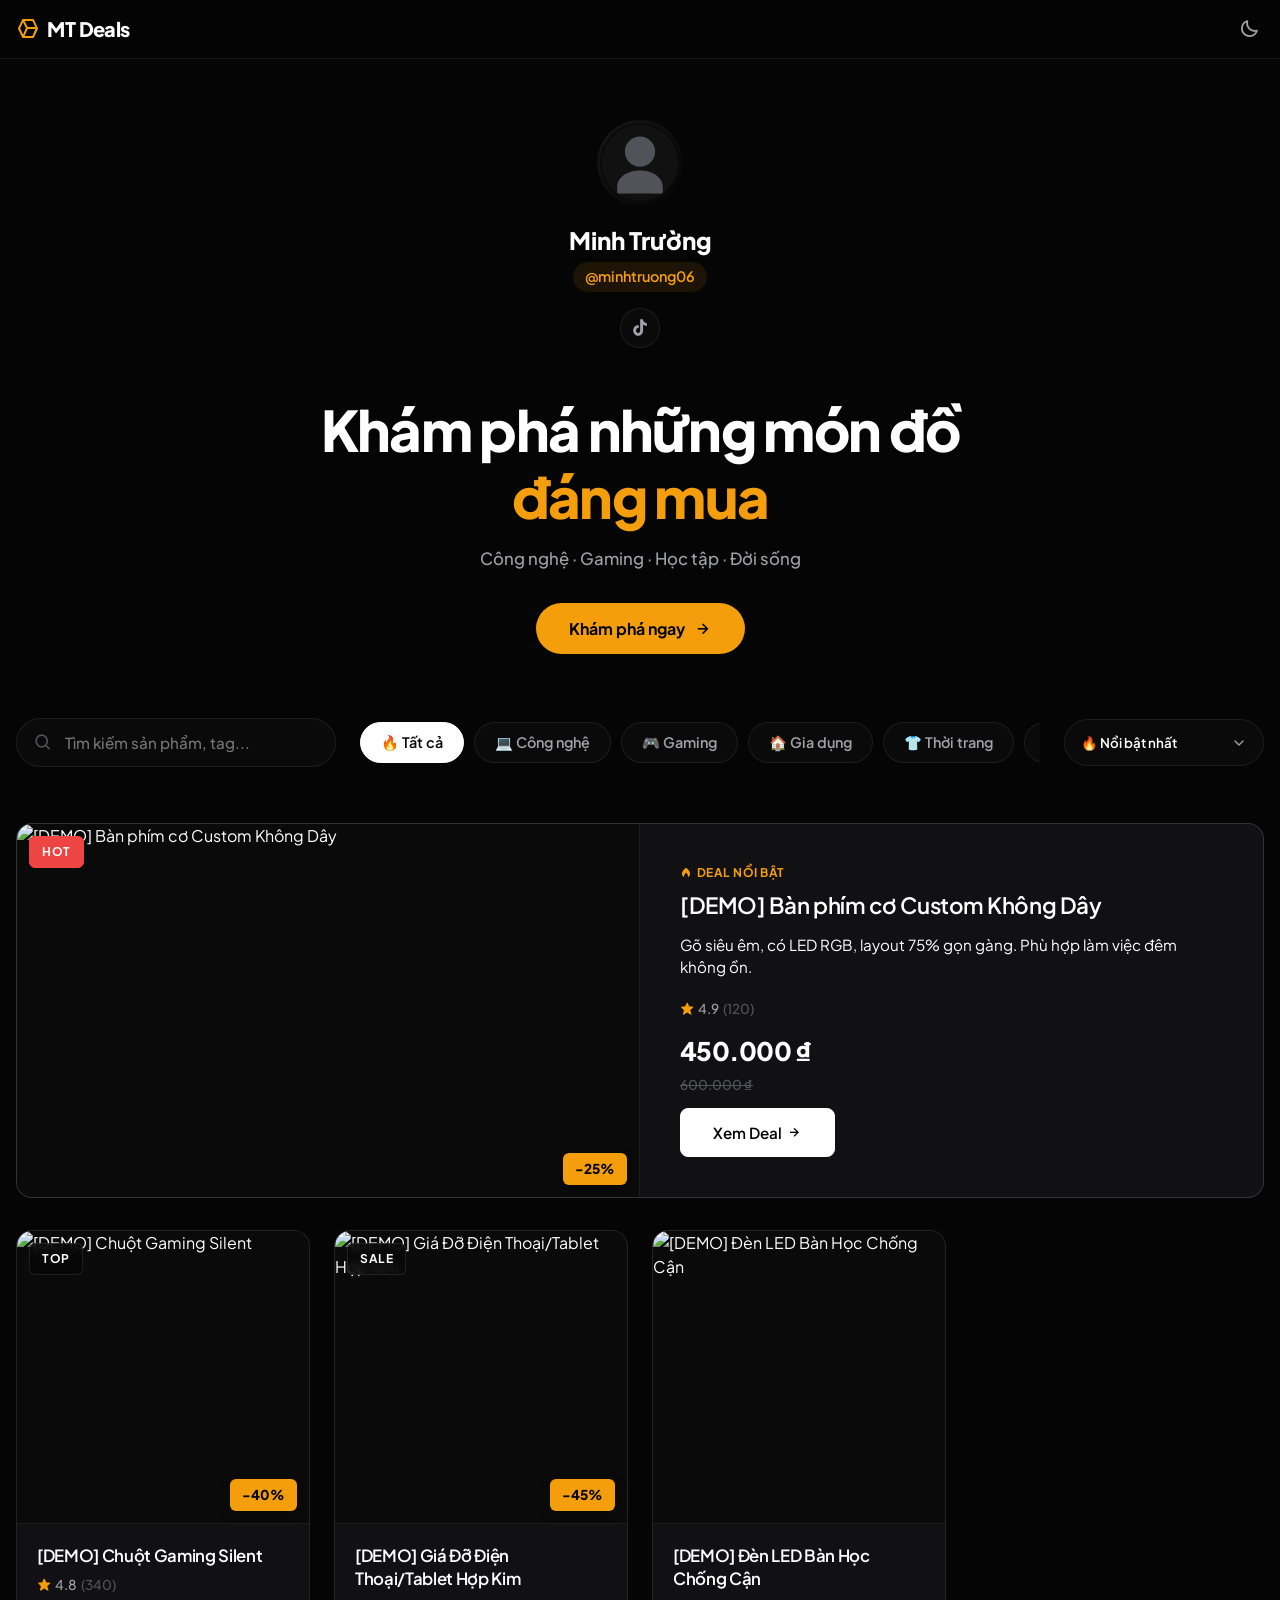
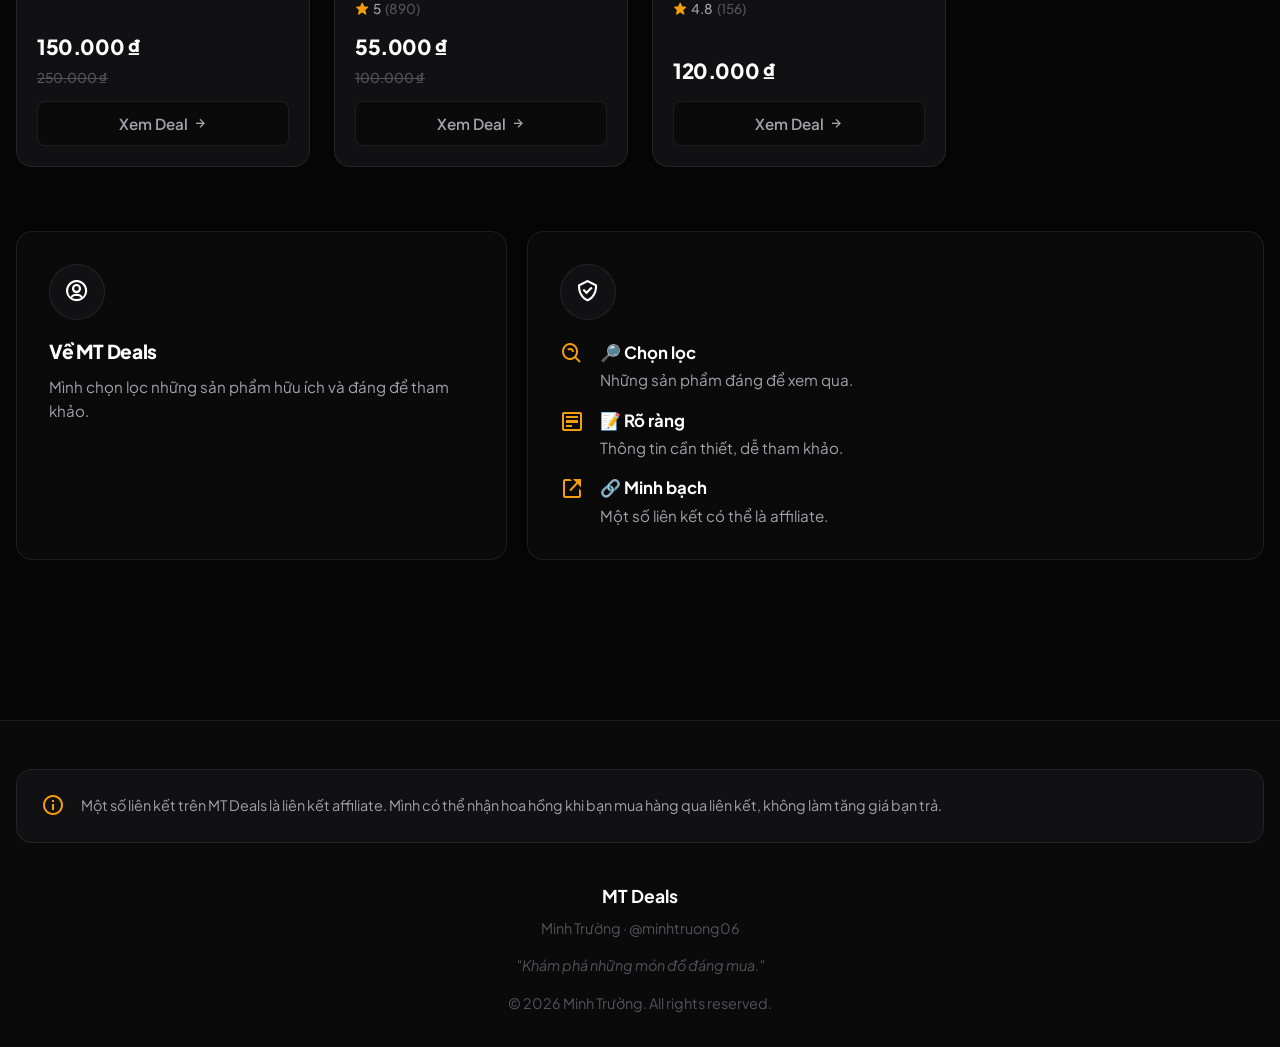
==== commit 4592b73e: "Add files via upload" ====
--- a/index.html
+++ b/index.html
@@ -16,10 +16,9 @@
     <link href="https://fonts.googleapis.com/css2?family=Plus+Jakarta+Sans:wght@400;500;600;700;800&family=Inter:wght@400;500;600;700&display=swap" rel="stylesheet">
     <link href='https://unpkg.com/boxicons@2.1.4/css/boxicons.min.css' rel='stylesheet'>
 
-    <link rel="stylesheet" href="style.css?v=2.7">
+    <link rel="stylesheet" href="style.css?v=3.0">
 </head>
 <body class="dark-theme">
-    <div class="ambient-glow"></div>
 
     <nav class="navbar" aria-label="Main Navigation">
         <div class="nav-container">
--- a/style.css
+++ b/style.css
@@ -1,21 +1,21 @@
 /* =====================================================
-   🎨 MT DEALS — PREMIUM DARK MARKETPLACE 2.0
-   ===================================================== */
-@import url('https://fonts.googleapis.com/css2?family=Plus+Jakarta+Sans:wght@400;500;600;700;800&display=swap');
+   🎨 MT DEALS V3 — PREMIUM MARKETPLACE
+   ===================================================== */
+@import url('https://fonts.googleapis.com/css2?family=Plus+Jakarta+Sans:wght@400;500;600;700;800&family=Inter:wght@400;500;600;700&display=swap');
 
 :root {
-    /* Premium Deep Dark Palette */
+    /* Premium Dark Palette */
     --bg-base: #050505;
-    --bg-surface: #0a0a0a;
-    --bg-card: #111111;
-    --bg-card-hover: #161616;
-    
-    /* Elegant Typography Colors */
+    --bg-surface: #0a0a0b;
+    --bg-card: #111113;
+    --bg-card-hover: #16171a;
+    
+    /* Typography */
     --text-primary: #ffffff;
     --text-secondary: #a1a1aa;
     --text-muted: #52525b;
     
-    /* Premium Accent (Gold/Orange vibe for deals) */
+    /* Premium Accent: Warm Amber */
     --accent: #f59e0b;
     --accent-text: #050505;
     --accent-hover: #d97706;
@@ -23,7 +23,7 @@
     --danger: #ef4444;
     --success: #10b981;
 
-    /* Crisp Borders & Depth */
+    /* Subtle Borders & Shadows */
     --border: rgba(255, 255, 255, 0.08);
     --border-hover: rgba(255, 255, 255, 0.15);
     
@@ -40,9 +40,12 @@
     --ease-out: cubic-bezier(0.25, 0.8, 0.25, 1);
     --transition-micro: transform 200ms var(--ease-out), background-color 200ms ease, border-color 200ms ease, color 200ms ease;
     
-    --container: 1200px;
-}
-
+    --container: 1280px;
+}
+
+/* =====================================================
+   LIGHT MODE REDESIGN (High Contrast, Clean)
+   ===================================================== */
 body.light-theme {
     --bg-base: #f8fafc;
     --bg-surface: #ffffff;
@@ -51,26 +54,24 @@
     --text-primary: #0f172a;
     --text-secondary: #64748b;
     --text-muted: #94a3b8;
-    --accent: #0f172a;
+    --accent: #d97706; /* Darker amber for contrast */
     --accent-text: #ffffff;
-    --accent-hover: #334155;
+    --accent-hover: #b45309;
     --border: rgba(0, 0, 0, 0.08);
     --border-hover: rgba(0, 0, 0, 0.15);
     --shadow-sm: 0 4px 12px rgba(0, 0, 0, 0.05);
     --shadow-md: 0 20px 40px -10px rgba(0, 0, 0, 0.1);
 }
 
+/* Base Rules */
 * { margin: 0; padding: 0; box-sizing: border-box; -webkit-tap-highlight-color: transparent; }
 html { scroll-behavior: smooth; }
 
-/* 
-   Tối ưu background cứng trên body, radial tĩnh để không overdraw
-*/
+/* Background & Typography */
 body {
     font-family: 'Plus Jakarta Sans', 'Inter', sans-serif;
     background-color: var(--bg-base);
-    background-image: radial-gradient(circle at 50% 0%, rgba(255,255,255,0.03) 0%, transparent 70%);
-    background-repeat: no-repeat;
+    /* Bỏ background tĩnh để trang sạch sẽ, tập trung vào sản phẩm */
     color: var(--text-primary);
     line-height: 1.5; 
     -webkit-font-smoothing: antialiased;
@@ -111,7 +112,7 @@
 /* Scroll Reveal (GPU Optimized, No Lag) */
 .card-reveal, .reveal-section {
     opacity: 0; 
-    transition: opacity 300ms ease-out;
+    transition: opacity 250ms ease-out; /* Fade siêu nhẹ, cực nhanh trên mobile */
 }
 .card-reveal.is-visible, .reveal-section.is-visible { 
     opacity: 1; 
@@ -128,23 +129,26 @@
 }
 
 /* =====================================================
-   HEADER & NAVBAR (Premium Glass)
+   HEADER & NAVBAR (Sạch, Premium)
    ===================================================== */
 .navbar {
     position: fixed; top: 0; width: 100%; z-index: 100;
-    background: rgba(5, 5, 5, 0.85); 
-    backdrop-filter: blur(12px); -webkit-backdrop-filter: blur(12px);
+    background: rgba(5, 5, 5, 0.95); 
     border-bottom: 1px solid var(--border);
 }
-.light-theme .navbar { background: rgba(255, 255, 255, 0.85); }
+.light-theme .navbar { background: rgba(255, 255, 255, 0.95); }
+@media (min-width: 768px) {
+    .navbar { background: rgba(5, 5, 5, 0.85); backdrop-filter: blur(12px); -webkit-backdrop-filter: blur(12px); }
+    .light-theme .navbar { background: rgba(255, 255, 255, 0.85); }
+}
 
 .nav-container { max-width: var(--container); margin: 0 auto; padding: 14px 16px; display: flex; justify-content: space-between; align-items: center; }
-.brand-logo { font-size: 1.25rem; font-weight: 800; display: flex; align-items: center; gap: 8px; letter-spacing: -0.03em; color: var(--text-primary); }
+.brand-logo { font-size: 1.25rem; font-weight: 800; display: flex; align-items: center; gap: 8px; letter-spacing: -0.03em; color: var(--text-primary); transition: var(--transition-micro); }
 .brand-logo i { color: var(--accent); font-size: 1.5rem; transition: transform 300ms var(--ease-out);}
 .theme-toggle { font-size: 1.3rem; color: var(--text-secondary); cursor: pointer; display: flex; padding: 4px; transition: var(--transition-micro); }
 
 /* =====================================================
-   HERO SECTION (Minimal Luxury)
+   HERO SECTION (Luxury Marketplace)
    ===================================================== */
 .hero-section { position: relative; padding: 120px 16px 48px; text-align: center; }
 .hero-content { max-width: 640px; margin: 0 auto; display: flex; flex-direction: column; gap: 24px; align-items: center; }
@@ -153,28 +157,32 @@
 .avatar { width: 80px; height: 80px; border-radius: 50%; object-fit: cover; border: 2px solid var(--bg-surface); }
 .hero-author-name { font-size: 1.5rem; font-weight: 800; margin-bottom: 4px; }
 .hero-username { color: var(--accent); font-size: 0.9rem; font-weight: 600; margin-bottom: 16px; background: rgba(245, 158, 11, 0.1); padding: 4px 12px; border-radius: var(--radius-pill); }
+.light-theme .hero-username { background: rgba(217, 119, 6, 0.1); }
 .hero-bio { color: var(--text-secondary); font-size: 1.05rem; margin-bottom: 24px; line-height: 1.6; }
+
 .social-links { display: flex; justify-content: center; gap: 12px; margin-bottom: 0; }
 .social-links a { width: 40px; height: 40px; border-radius: 50%; background: var(--bg-surface); border: 1px solid var(--border); display: flex; align-items: center; justify-content: center; font-size: 1.2rem; color: var(--text-secondary); transition: var(--transition-micro); }
 
-.hero-message { border-top: 1px solid var(--border); padding-top: 40px; width: 100%; }
+.hero-message { padding-top: 24px; width: 100%; }
 .hero-title { font-size: clamp(2rem, 6vw, 3.5rem); font-weight: 800; margin-bottom: 16px; text-wrap: balance; letter-spacing: -0.03em; }
-.text-gradient { background: linear-gradient(135deg, #fff, #a1a1aa); -webkit-background-clip: text; -webkit-text-fill-color: transparent; }
-.light-theme .text-gradient { background: linear-gradient(135deg, #000, #64748b); }
+.text-gradient { color: var(--accent); }
+.light-theme .text-gradient { color: var(--accent); }
 .hero-subtitle { font-size: 1.05rem; color: var(--text-secondary); max-width: 500px; margin: 0 auto 32px; font-weight: 500; }
 
 .btn-primary { background: var(--accent); color: var(--accent-text); padding: 14px 32px; border-radius: var(--radius-pill); font-weight: 700; font-size: 1rem; cursor: pointer; display: inline-flex; align-items: center; justify-content: center; gap: 8px; transition: var(--transition-micro); border: 1px solid transparent; }
 .btn-primary i { font-size: 1.2rem; transition: transform 250ms var(--ease-out); }
 
 /* =====================================================
-   FILTER & CATEGORY (Modern Pills & Search)
-   ===================================================== */
-.filter-section { display: flex; flex-direction: column; gap: 16px; margin-bottom: 32px; width: 100%; position: sticky; top: 68px; z-index: 90; background: var(--bg-base); padding: 12px 0; border-bottom: 1px solid var(--border); margin-top: -16px;}
+   FILTER & CATEGORY (Không Sticky, Sạch sẽ)
+   ===================================================== */
+/* FIXED LỖI BỊ DÍNH: Loại bỏ position sticky. Để scroll trôi tự nhiên. */
+.filter-section { display: flex; flex-direction: column; gap: 16px; margin-bottom: 40px; width: 100%; position: relative; z-index: 10;}
+
 .search-box { position: relative; width: 100%; }
 .search-box i { position: absolute; left: 18px; top: 50%; transform: translateY(-50%); color: var(--text-muted); font-size: 1.2rem;}
 .search-box input { width: 100%; background: var(--bg-surface); border: 1px solid var(--border); padding: 14px 16px 14px 48px; border-radius: var(--radius-pill); color: var(--text-primary); font-size: 0.95rem; font-weight: 500; transition: var(--transition-micro); }
 .search-box input:focus { border-color: var(--accent); background: var(--bg-card); box-shadow: 0 0 0 3px rgba(245, 158, 11, 0.1); }
-.light-theme .search-box input:focus { box-shadow: 0 0 0 3px rgba(15, 23, 42, 0.1); }
+.light-theme .search-box input:focus { box-shadow: 0 0 0 3px rgba(217, 119, 6, 0.1); }
 
 .category-wrapper { width: 100%; overflow: hidden; }
 .category-scroll { display: flex; gap: 10px; overflow-x: auto; padding-bottom: 4px; -webkit-overflow-scrolling: touch; scrollbar-width: none; -ms-overflow-style: none; flex-wrap: nowrap; }
@@ -195,7 +203,7 @@
 }
 
 /* =====================================================
-   PRODUCT CARDS (Clean, Luxury, Hierarchy)
+   PRODUCT CARDS (Premium, Hierarchy)
    ===================================================== */
 /* Mobile: 2 columns */
 .products-grid { display: grid; grid-template-columns: repeat(2, 1fr); gap: 12px; }
@@ -207,7 +215,7 @@
     position: relative;
 }
 
-.card-img-wrap { position: relative; padding-top: 100%; overflow: hidden; background: var(--bg-surface); }
+.card-img-wrap { position: relative; padding-top: 100%; overflow: hidden; background: var(--bg-surface); border-bottom: 1px solid var(--border);}
 .card-img { position: absolute; top: 0; left: 0; width: 100%; height: 100%; object-fit: cover; transition: transform 400ms var(--ease-out); }
 
 /* Badges floating on image */
@@ -220,7 +228,7 @@
 .featured-label { color: var(--accent); font-size: 0.65rem; font-weight: 700; margin-bottom: 6px; display: flex; align-items: center; gap: 4px; text-transform: uppercase; letter-spacing: 0.5px;}
 
 .card-title { font-size: 0.9rem; font-weight: 600; margin-bottom: 8px; display: -webkit-box; -webkit-line-clamp: 2; -webkit-box-orient: vertical; overflow: hidden; line-height: 1.4; color: var(--text-primary); }
-.card-desc { display: none; } /* Tắt desc cho gọn */
+.card-desc { display: none; } /* Tắt desc cho gọn trên Card thường */
 
 .card-rating { font-size: 0.75rem; color: var(--text-secondary); margin-bottom: 8px; display: flex; align-items: center; gap: 4px; font-weight: 500;}
 .card-rating i { color: var(--accent); font-size: 0.9rem;}
@@ -230,7 +238,7 @@
 .card-old-price { font-size: 0.75rem; color: var(--text-muted); text-decoration: line-through; font-weight: 500;}
 
 .card-cta { width: 100%; padding: 8px; border: 1px solid var(--border); background: var(--bg-surface); border-radius: var(--radius-sm); font-size: 0.85rem; font-weight: 600; color: var(--text-secondary); text-align: center; transition: var(--transition-micro); display: flex; align-items: center; justify-content: center; gap: 4px;}
-.card-cta i { font-size: 1rem; }
+.card-cta i { font-size: 1rem; transition: transform 250ms var(--ease-out);}
 
 /* Desktop Product Card Adjustments */
 @media (min-width: 768px) {
@@ -253,16 +261,28 @@
     .product-card:hover .card-img { transform: scale(1.04); }
     .product-card:hover .card-cta { background: var(--text-primary); color: var(--bg-base); border-color: var(--text-primary); }
     .product-card:hover .card-cta i { transform: translateX(4px); }
-}
+    
+    .btn-primary:hover { transform: translateY(-1px); box-shadow: 0 4px 16px rgba(245, 158, 11, 0.2); }
+    .light-theme .btn-primary:hover { box-shadow: 0 4px 16px rgba(217, 119, 6, 0.3); }
+    .btn-primary:hover i.bx-right-arrow-alt { transform: translateX(4px); }
+    .modal-affiliate-btn:hover i.bx-link-external { transform: translate(3px, -3px); }
+    
+    .cat-btn:hover { transform: translateY(-1px); border-color: var(--border-hover); color: var(--text-primary); }
+    .social-links a:hover { transform: translateY(-2px); border-color: var(--border-hover); color: var(--text-primary); }
+    .theme-toggle:hover { transform: translateY(-1px); color: var(--text-primary); }
+    .brand-logo:hover { opacity: 0.8; }
+}
+
 /* TẮT transform: active trên mobile để vuốt mượt */
 .btn-primary:active, .cat-btn:active, .theme-toggle:active, .close-btn:active, .social-links a:active { transform: scale(0.96) !important; }
+.product-card:active { transform: none; }
 
 /* =====================================================
    FEATURED CARD (Large Display)
    ===================================================== */
 .featured-wrapper { margin-bottom: 32px; }
 .featured-card { flex-direction: column; border: 1px solid var(--border-hover); background: var(--bg-card); }
-.featured-card .card-img-wrap { padding-top: 100%; border-bottom: 1px solid var(--border); }
+.featured-card .card-img-wrap { padding-top: 100%; }
 @media (min-width: 768px) {
     .featured-card { flex-direction: row; }
     .featured-card .card-img-wrap { width: 50%; padding-top: 0; min-height: 340px; border-right: 1px solid var(--border); border-bottom: none; }
@@ -270,7 +290,7 @@
     .featured-card .card-title { font-size: 1.4rem; margin-bottom: 12px; }
     .featured-card .card-desc { display: -webkit-box; font-size: 0.95rem; margin-bottom: 20px; }
     .featured-card .card-price { font-size: 1.6rem; }
-    .featured-card .card-cta { width: max-content; padding: 14px 32px; background: var(--text-primary); color: var(--bg-base); }
+    .featured-card .card-cta { width: max-content; padding: 14px 32px; background: var(--text-primary); color: var(--bg-base); border-color: var(--text-primary);}
 }
 
 /* =====================================================
@@ -290,8 +310,7 @@
 .modal-info { padding: 32px 24px; display: flex; flex-direction: column; }
 .modal-title { font-size: 1.4rem; font-weight: 800; margin-bottom: 12px; line-height: 1.3; }
 .modal-desc { color: var(--text-secondary); font-size: 0.95rem; margin-bottom: 32px; line-height: 1.6; }
-.modal-affiliate-btn { margin-top: auto; width: 100%; padding: 16px; font-size: 1rem; border-radius: var(--radius-md); display: flex; align-items: center; justify-content: center; gap: 8px; background: var(--accent); color: var(--accent-text); font-weight: 700; cursor: pointer;}
-@media (hover: hover) { .modal-affiliate-btn:hover { transform: translateY(-2px); box-shadow: 0 8px 20px rgba(245, 158, 11, 0.2); } .modal-affiliate-btn:hover i { transform: translate(3px, -3px); } }
+.modal-affiliate-btn { margin-top: auto; width: 100%; padding: 16px; font-size: 1rem; border-radius: var(--radius-md); display: flex; align-items: center; justify-content: center; gap: 8px; background: var(--accent); color: var(--accent-text); font-weight: 700; cursor: pointer; transition: var(--transition-micro);}
 
 /* =====================================================
    TRUST & FOOTER
@@ -306,7 +325,8 @@
 .trust-icon { width: 56px; height: 56px; border-radius: 50%; background: var(--bg-card); border: 1px solid var(--border); display: flex; align-items: center; justify-content: center; font-size: 1.6rem; color: var(--text-primary); margin-bottom: 20px;}
 .trust-card h3 { font-size: 1.2rem; margin-bottom: 12px; font-weight: 800; }
 .trust-card p { color: var(--text-secondary); font-size: 0.95rem; line-height: 1.6;}
-.trust-list li { display: flex; align-items: flex-start; gap: 16px; margin-bottom: 20px; color: var(--text-secondary); font-size: 0.95rem;}
+.trust-list { display: flex; flex-direction: column; gap: 16px; }
+.trust-list li { display: flex; align-items: flex-start; gap: 16px; color: var(--text-secondary); font-size: 0.95rem;}
 .trust-list li i { color: var(--accent); font-size: 1.5rem; padding-top: 2px;}
 .trust-list li strong { color: var(--text-primary); font-size: 1.05rem; display: block; margin-bottom: 4px; font-weight: 700;}
 
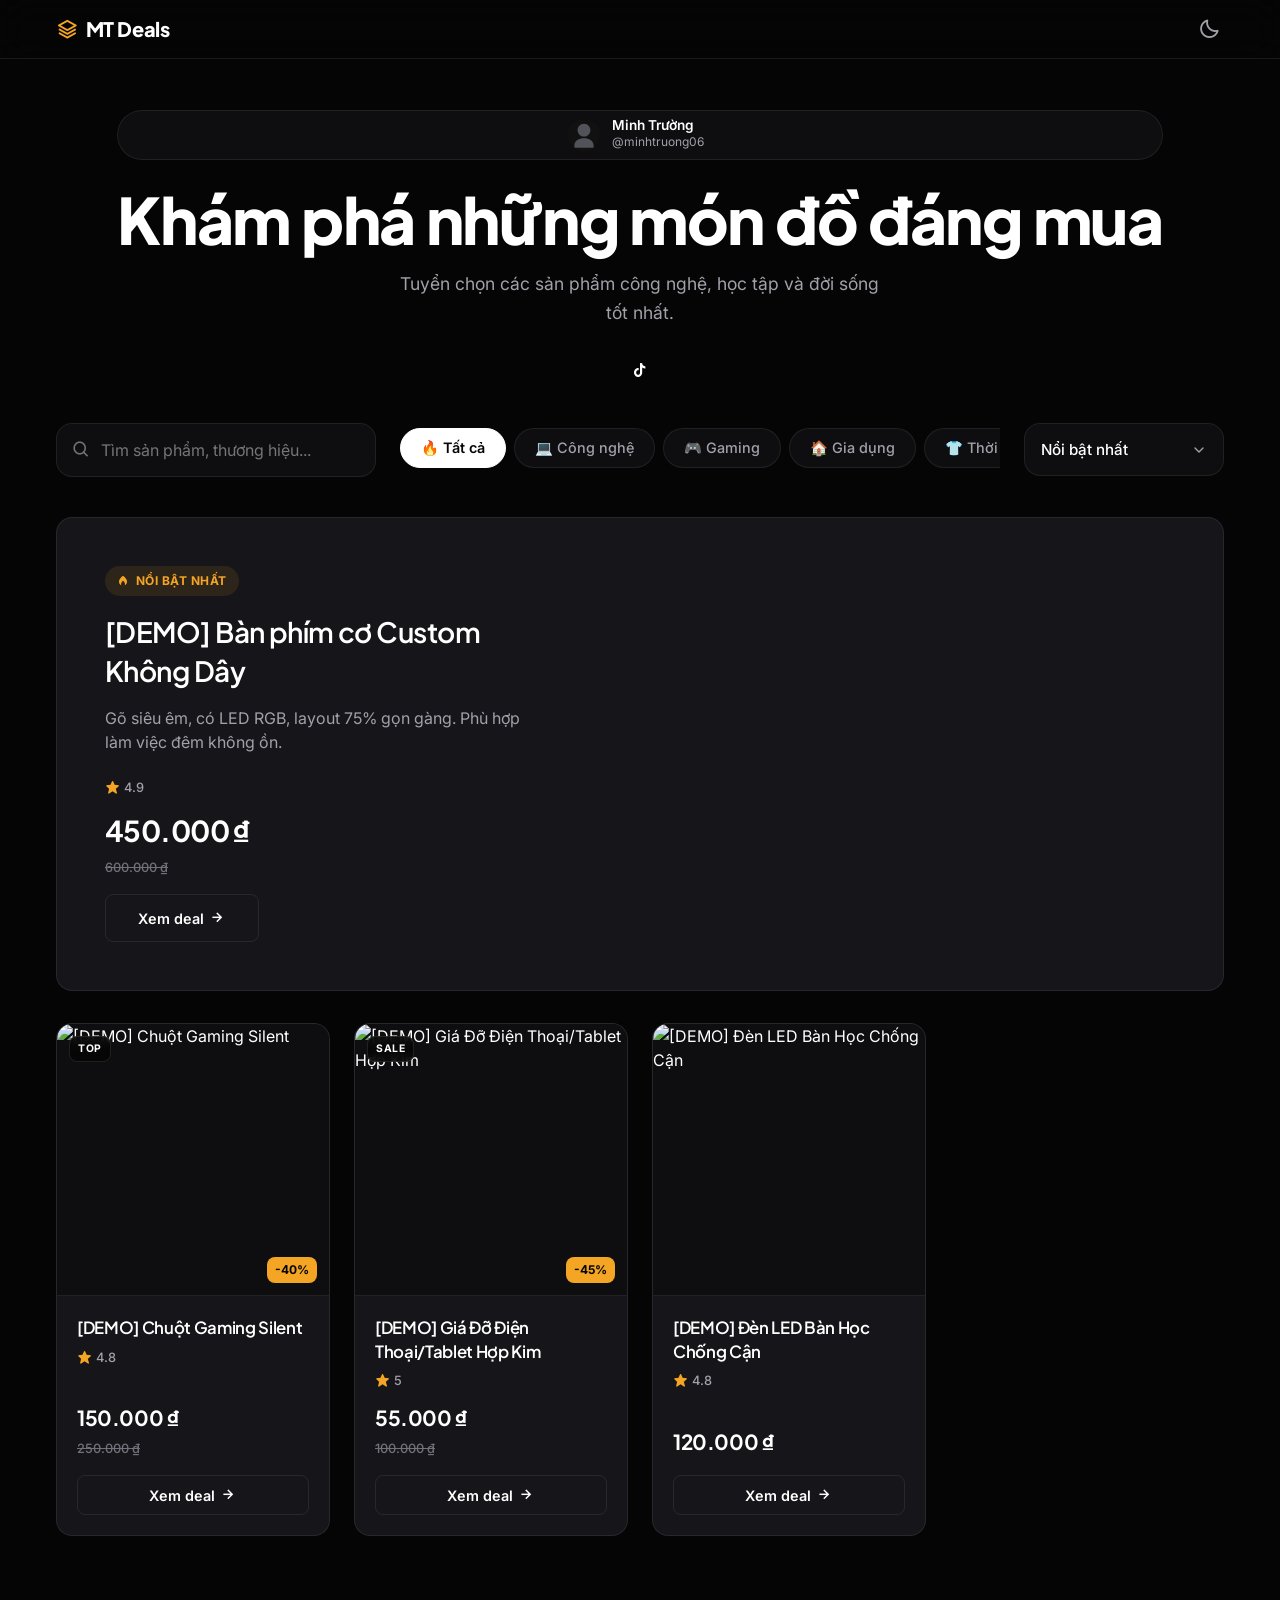
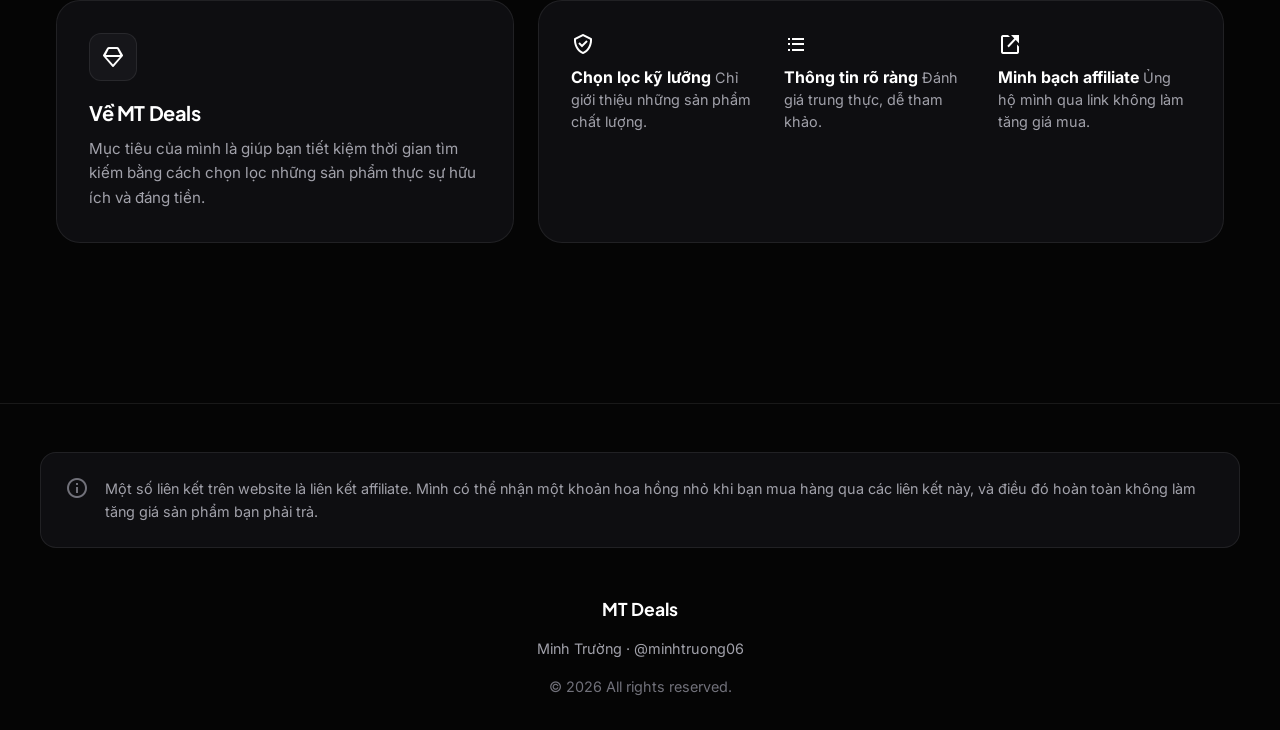
==== commit 86ae8ad4: "Add files via upload" ====
--- a/index.html
+++ b/index.html
@@ -9,11 +9,10 @@
     <meta property="og:title" content="MT Deals — Khám phá sản phẩm đáng mua">
     <meta property="og:description" content="Sản phẩm hữu ích cho học tập, công nghệ, gaming và cuộc sống.">
     <meta property="og:type" content="website">
-    <link rel="canonical" href="https://minhtruong25-dev.github.io/mihtruongpre25/">
 
     <link rel="preconnect" href="https://fonts.googleapis.com">
     <link rel="preconnect" href="https://fonts.gstatic.com" crossorigin>
-    <link href="https://fonts.googleapis.com/css2?family=Plus+Jakarta+Sans:wght@400;500;600;700;800&family=Inter:wght@400;500;600;700&display=swap" rel="stylesheet">
+    <link href="https://fonts.googleapis.com/css2?family=Plus+Jakarta+Sans:wght@400;500;600;700;800&family=Inter:wght@400;500;600&display=swap" rel="stylesheet">
     <link href='https://unpkg.com/boxicons@2.1.4/css/boxicons.min.css' rel='stylesheet'>
 
     <link rel="stylesheet" href="style.css?v=3.0">
@@ -23,8 +22,8 @@
     <nav class="navbar" aria-label="Main Navigation">
         <div class="nav-container">
             <a href="#" class="brand-logo" aria-label="Trang chủ">
-                <i class='bx bx-cube-alt'></i>
-                <span id="nav-brand-name">MT Deals</span>
+                <i class='bx bx-layer'></i>
+                <span>MT Deals</span>
             </a>
             <button id="theme-toggle" class="theme-toggle" aria-label="Đổi giao diện">
                 <i class='bx bx-moon'></i>
@@ -34,22 +33,19 @@
 
     <header class="hero-section">
         <div class="hero-content">
-            <div class="hero-profile">
-                <div class="avatar-ring">
-                    <img id="hero-avatar" src="" alt="Minh Trường" class="avatar" loading="eager">
-                </div>
-                <div id="hero-author" class="hero-author-name"></div>
-                <p id="hero-username" class="hero-username"></p>
-                <p id="hero-bio" class="hero-bio hidden"></p>
-                <div id="social-container" class="social-links" aria-label="Mạng xã hội">
-                    <!-- JS Render -->
+            <div class="hero-profile-minimal">
+                <img id="hero-avatar" src="" alt="Minh Trường" class="hero-avatar" loading="eager">
+                <div class="hero-author-info">
+                    <span id="hero-author" class="hero-author-name"></span>
+                    <span id="hero-username" class="hero-username"></span>
                 </div>
             </div>
             
-            <div class="hero-message">
-                <h1 class="hero-title">Khám phá những món đồ<br><span class="text-gradient">đáng mua</span></h1>
-                <p class="hero-subtitle">Công nghệ &middot; Gaming &middot; Học tập &middot; Đời sống</p>
-                <button id="hero-cta" class="btn-primary hero-cta">Khám phá ngay <i class='bx bx-right-arrow-alt'></i></button>
+            <h1 class="hero-title">Khám phá những món đồ <span class="text-gradient">đáng mua</span></h1>
+            <p class="hero-subtitle">Tuyển chọn các sản phẩm công nghệ, học tập và đời sống tốt nhất.</p>
+            
+            <div id="social-container" class="social-links" aria-label="Mạng xã hội">
+                <!-- JS Render -->
             </div>
         </div>
     </header>
@@ -59,7 +55,7 @@
         <section class="filter-section" aria-label="Bộ lọc sản phẩm">
             <div class="search-box">
                 <i class='bx bx-search'></i>
-                <input type="text" id="search-input" placeholder="Tìm kiếm sản phẩm, tag..." aria-label="Tìm kiếm">
+                <input type="text" id="search-input" placeholder="Tìm sản phẩm, thương hiệu..." aria-label="Tìm kiếm">
             </div>
 
             <div class="category-wrapper">
@@ -70,11 +66,11 @@
 
             <div class="sort-box">
                 <select id="sort-select" aria-label="Sắp xếp sản phẩm">
-                    <option value="featured">🔥 Nổi bật nhất</option>
-                    <option value="price-asc">💰 Giá thấp → cao</option>
-                    <option value="price-desc">💎 Giá cao → thấp</option>
-                    <option value="rating-desc">⭐ Rating cao</option>
-                    <option value="discount-desc">🏷️ Giảm giá cao</option>
+                    <option value="featured">Nổi bật nhất</option>
+                    <option value="price-asc">Giá thấp → cao</option>
+                    <option value="price-desc">Giá cao → thấp</option>
+                    <option value="rating-desc">Rating cao</option>
+                    <option value="discount-desc">Giảm giá nhiều</option>
                 </select>
             </div>
         </section>
@@ -99,35 +95,34 @@
         <section class="trust-section">
             <div class="trust-grid">
                 <!-- About -->
-                <div class="trust-card about-card">
-                    <div class="trust-icon"><i class='bx bx-user-circle'></i></div>
+                <div class="trust-card">
+                    <div class="trust-icon"><i class='bx bx-diamond'></i></div>
                     <h3>Về MT Deals</h3>
-                    <p>Mình chọn lọc những sản phẩm hữu ích và đáng để tham khảo.</p>
+                    <p>Mục tiêu của mình là giúp bạn tiết kiệm thời gian tìm kiếm bằng cách chọn lọc những sản phẩm thực sự hữu ích và đáng tiền.</p>
                 </div>
                 
                 <!-- Trust -->
                 <div class="trust-card">
-                    <div class="trust-icon"><i class='bx bx-check-shield'></i></div>
                     <ul class="trust-list">
                         <li>
-                            <i class='bx bx-search-alt'></i>
+                            <i class='bx bx-check-shield'></i>
                             <div>
-                                <strong>🔎 Chọn lọc</strong>
-                                <span>Những sản phẩm đáng để xem qua.</span>
+                                <strong>Chọn lọc kỹ lưỡng</strong>
+                                <span>Chỉ giới thiệu những sản phẩm chất lượng.</span>
                             </div>
                         </li>
                         <li>
-                            <i class='bx bx-detail'></i>
+                            <i class='bx bx-list-ul'></i>
                             <div>
-                                <strong>📝 Rõ ràng</strong>
-                                <span>Thông tin cần thiết, dễ tham khảo.</span>
+                                <strong>Thông tin rõ ràng</strong>
+                                <span>Đánh giá trung thực, dễ tham khảo.</span>
                             </div>
                         </li>
                         <li>
                             <i class='bx bx-link-external'></i>
                             <div>
-                                <strong>🔗 Minh bạch</strong>
-                                <span>Một số liên kết có thể là affiliate.</span>
+                                <strong>Minh bạch affiliate</strong>
+                                <span>Ủng hộ mình qua link không làm tăng giá mua.</span>
                             </div>
                         </li>
                     </ul>
@@ -140,14 +135,13 @@
         <div class="footer-container">
             <div class="affiliate-disclosure">
                 <i class='bx bx-info-circle'></i>
-                <p>Một số liên kết trên MT Deals là liên kết affiliate. Mình có thể nhận hoa hồng khi bạn mua hàng qua liên kết, không làm tăng giá bạn trả.</p>
+                <p>Một số liên kết trên website là liên kết affiliate. Mình có thể nhận một khoản hoa hồng nhỏ khi bạn mua hàng qua các liên kết này, và điều đó hoàn toàn không làm tăng giá sản phẩm bạn phải trả.</p>
             </div>
             
             <div class="footer-bottom">
                 <strong>MT Deals</strong>
-                <span>Minh Trường · @minhtruong06</span>
-                <p style="margin: 8px 0; font-style: italic;">"Khám phá những món đồ đáng mua."</p>
-                <p>&copy; <span id="current-year"></span> Minh Trường. All rights reserved.</p>
+                <span style="margin: 8px 0; color: var(--text-secondary);">Minh Trường · @minhtruong06</span>
+                <p>&copy; <span id="current-year"></span> All rights reserved.</p>
             </div>
         </div>
     </footer>
--- a/style.css
+++ b/style.css
@@ -1,32 +1,31 @@
-/* =====================================================
-   🎨 MT DEALS V3 — PREMIUM MARKETPLACE
-   ===================================================== */
-@import url('https://fonts.googleapis.com/css2?family=Plus+Jakarta+Sans:wght@400;500;600;700;800&family=Inter:wght@400;500;600;700&display=swap');
+@import url('https://fonts.googleapis.com/css2?family=Plus+Jakarta+Sans:wght@400;500;600;700;800&family=Inter:wght@400;500;600&display=swap');
 
 :root {
     /* Premium Dark Palette */
     --bg-base: #050505;
-    --bg-surface: #0a0a0b;
-    --bg-card: #111113;
-    --bg-card-hover: #16171a;
-    
-    /* Typography */
+    --bg-surface: #0e0e11;
+    --bg-card: #16161a;
+    --bg-card-hover: #1c1c21;
+    
+    /* Elegant Text */
     --text-primary: #ffffff;
     --text-secondary: #a1a1aa;
-    --text-muted: #52525b;
-    
-    /* Premium Accent: Warm Amber */
-    --accent: #f59e0b;
+    --text-muted: #71717a;
+    
+    /* Premium Accent: Amber/Gold */
+    --accent: #f5a524;
+    --accent-hover: #d97706;
     --accent-text: #050505;
-    --accent-hover: #d97706;
-    
-    --danger: #ef4444;
-    --success: #10b981;
-
-    /* Subtle Borders & Shadows */
+    --accent-bg: rgba(245, 165, 36, 0.1);
+    
+    --danger: #f31260;
+    --danger-bg: rgba(243, 18, 96, 0.1);
+
+    /* Subtle Depth */
     --border: rgba(255, 255, 255, 0.08);
     --border-hover: rgba(255, 255, 255, 0.15);
     
+    /* Modern Radii */
     --radius-sm: 8px;
     --radius-md: 12px;
     --radius-lg: 16px;
@@ -36,49 +35,59 @@
     --shadow-sm: 0 4px 12px rgba(0, 0, 0, 0.5);
     --shadow-md: 0 20px 40px -10px rgba(0, 0, 0, 0.8);
     
-    /* High Performance Easing */
+    /* Fluid Easing */
     --ease-out: cubic-bezier(0.25, 0.8, 0.25, 1);
     --transition-micro: transform 200ms var(--ease-out), background-color 200ms ease, border-color 200ms ease, color 200ms ease;
     
-    --container: 1280px;
-}
-
-/* =====================================================
-   LIGHT MODE REDESIGN (High Contrast, Clean)
-   ===================================================== */
+    --container: 1200px;
+}
+
+/* HIGH CONTRAST LIGHT MODE */
 body.light-theme {
     --bg-base: #f8fafc;
     --bg-surface: #ffffff;
     --bg-card: #ffffff;
     --bg-card-hover: #f1f5f9;
+    
     --text-primary: #0f172a;
-    --text-secondary: #64748b;
+    --text-secondary: #475569;
     --text-muted: #94a3b8;
-    --accent: #d97706; /* Darker amber for contrast */
+    
+    --accent: #dd6b20;
+    --accent-hover: #c05621;
     --accent-text: #ffffff;
-    --accent-hover: #b45309;
-    --border: rgba(0, 0, 0, 0.08);
-    --border-hover: rgba(0, 0, 0, 0.15);
-    --shadow-sm: 0 4px 12px rgba(0, 0, 0, 0.05);
+    --accent-bg: rgba(221, 107, 32, 0.1);
+    
+    --border: rgba(15, 23, 42, 0.1);
+    --border-hover: rgba(15, 23, 42, 0.2);
+    
+    --shadow-sm: 0 4px 12px rgba(0, 0, 0, 0.04);
     --shadow-md: 0 20px 40px -10px rgba(0, 0, 0, 0.1);
 }
 
-/* Base Rules */
+/* =====================================================
+   RESET & BASE (NATIVE SCROLL, NO LAG)
+   ===================================================== */
 * { margin: 0; padding: 0; box-sizing: border-box; -webkit-tap-highlight-color: transparent; }
 html { scroll-behavior: smooth; }
 
-/* Background & Typography */
 body {
-    font-family: 'Plus Jakarta Sans', 'Inter', sans-serif;
+    font-family: 'Inter', sans-serif;
     background-color: var(--bg-base);
-    /* Bỏ background tĩnh để trang sạch sẽ, tập trung vào sản phẩm */
     color: var(--text-primary);
     line-height: 1.5; 
     -webkit-font-smoothing: antialiased;
     overflow-x: hidden;
-}
-
-h1, h2, h3, h4 { font-weight: 700; letter-spacing: -0.02em; line-height: 1.2; }
+    /* Không background radial động để đảm bảo scroll 60fps */
+}
+
+h1, h2, h3, h4, .brand-logo { 
+    font-family: 'Plus Jakarta Sans', sans-serif; 
+    font-weight: 700; 
+    letter-spacing: -0.02em; 
+    line-height: 1.2; 
+}
+
 a { text-decoration: none; color: inherit; }
 ul { list-style: none; }
 button, input, select, textarea { font-family: inherit; border: none; outline: none; background: none; }
@@ -90,34 +99,30 @@
 
 @media (prefers-reduced-motion: reduce) {
     html { scroll-behavior: auto !important; }
-    *, *::before, *::after {
-        animation-duration: 0.01ms !important;
-        transition-duration: 0.01ms !important;
-        scroll-behavior: auto !important;
-    }
-}
-
-/* =====================================================
-   SMOOTH REVEAL & PAGE ENTRANCE
+    *, *::before, *::after { animation-duration: 0.01ms !important; transition-duration: 0.01ms !important; }
+}
+
+/* =====================================================
+   PAGE ENTRANCE & SCROLL REVEAL (MOBILE OPTIMIZED)
    ===================================================== */
 @keyframes entranceFade {
-    from { opacity: 0; transform: translate3d(0, 10px, 0); }
-    to { opacity: 1; transform: translate3d(0, 0, 0); }
-}
-
-.navbar { animation: entranceFade 400ms var(--ease-out) forwards; }
-.hero-content { opacity: 0; animation: entranceFade 500ms var(--ease-out) 100ms forwards; }
-.filter-section { opacity: 0; animation: entranceFade 500ms var(--ease-out) 200ms forwards; }
-
-/* Scroll Reveal (GPU Optimized, No Lag) */
+    from { opacity: 0; transform: translateY(10px); }
+    to { opacity: 1; transform: translateY(0); }
+}
+
+.hero-section { animation: entranceFade 500ms var(--ease-out) forwards; }
+.filter-section { opacity: 0; animation: entranceFade 500ms var(--ease-out) 150ms forwards; }
+
+/* Mobile Scroll Reveal: ONLY Opacity (Zero Repaint/Reflow Lag) */
 .card-reveal, .reveal-section {
     opacity: 0; 
-    transition: opacity 250ms ease-out; /* Fade siêu nhẹ, cực nhanh trên mobile */
+    transition: opacity 300ms ease-out;
 }
 .card-reveal.is-visible, .reveal-section.is-visible { 
     opacity: 1; 
 }
 
+/* Desktop Scroll Reveal: Thêm Translate nhẹ vì máy đủ mạnh */
 @media (min-width: 768px) {
     .card-reveal, .reveal-section {
         transform: translate3d(0, 16px, 0);
@@ -129,7 +134,7 @@
 }
 
 /* =====================================================
-   HEADER & NAVBAR (Sạch, Premium)
+   NAVBAR (Clean, Unobtrusive)
    ===================================================== */
 .navbar {
     position: fixed; top: 0; width: 100%; z-index: 100;
@@ -137,207 +142,213 @@
     border-bottom: 1px solid var(--border);
 }
 .light-theme .navbar { background: rgba(255, 255, 255, 0.95); }
-@media (min-width: 768px) {
-    .navbar { background: rgba(5, 5, 5, 0.85); backdrop-filter: blur(12px); -webkit-backdrop-filter: blur(12px); }
-    .light-theme .navbar { background: rgba(255, 255, 255, 0.85); }
+
+@media (min-width: 768px) {
+    .navbar { background: rgba(5, 5, 5, 0.8); backdrop-filter: blur(16px); -webkit-backdrop-filter: blur(16px); }
+    .light-theme .navbar { background: rgba(255, 255, 255, 0.8); }
 }
 
 .nav-container { max-width: var(--container); margin: 0 auto; padding: 14px 16px; display: flex; justify-content: space-between; align-items: center; }
-.brand-logo { font-size: 1.25rem; font-weight: 800; display: flex; align-items: center; gap: 8px; letter-spacing: -0.03em; color: var(--text-primary); transition: var(--transition-micro); }
-.brand-logo i { color: var(--accent); font-size: 1.5rem; transition: transform 300ms var(--ease-out);}
-.theme-toggle { font-size: 1.3rem; color: var(--text-secondary); cursor: pointer; display: flex; padding: 4px; transition: var(--transition-micro); }
-
-/* =====================================================
-   HERO SECTION (Luxury Marketplace)
-   ===================================================== */
-.hero-section { position: relative; padding: 120px 16px 48px; text-align: center; }
-.hero-content { max-width: 640px; margin: 0 auto; display: flex; flex-direction: column; gap: 24px; align-items: center; }
-.hero-profile { display: flex; flex-direction: column; align-items: center; }
-.avatar-ring { padding: 3px; border-radius: 50%; background: linear-gradient(135deg, var(--border), transparent); margin-bottom: 16px; }
-.avatar { width: 80px; height: 80px; border-radius: 50%; object-fit: cover; border: 2px solid var(--bg-surface); }
-.hero-author-name { font-size: 1.5rem; font-weight: 800; margin-bottom: 4px; }
-.hero-username { color: var(--accent); font-size: 0.9rem; font-weight: 600; margin-bottom: 16px; background: rgba(245, 158, 11, 0.1); padding: 4px 12px; border-radius: var(--radius-pill); }
-.light-theme .hero-username { background: rgba(217, 119, 6, 0.1); }
-.hero-bio { color: var(--text-secondary); font-size: 1.05rem; margin-bottom: 24px; line-height: 1.6; }
-
-.social-links { display: flex; justify-content: center; gap: 12px; margin-bottom: 0; }
-.social-links a { width: 40px; height: 40px; border-radius: 50%; background: var(--bg-surface); border: 1px solid var(--border); display: flex; align-items: center; justify-content: center; font-size: 1.2rem; color: var(--text-secondary); transition: var(--transition-micro); }
-
-.hero-message { padding-top: 24px; width: 100%; }
-.hero-title { font-size: clamp(2rem, 6vw, 3.5rem); font-weight: 800; margin-bottom: 16px; text-wrap: balance; letter-spacing: -0.03em; }
-.text-gradient { color: var(--accent); }
-.light-theme .text-gradient { color: var(--accent); }
-.hero-subtitle { font-size: 1.05rem; color: var(--text-secondary); max-width: 500px; margin: 0 auto 32px; font-weight: 500; }
-
-.btn-primary { background: var(--accent); color: var(--accent-text); padding: 14px 32px; border-radius: var(--radius-pill); font-weight: 700; font-size: 1rem; cursor: pointer; display: inline-flex; align-items: center; justify-content: center; gap: 8px; transition: var(--transition-micro); border: 1px solid transparent; }
+.brand-logo { font-size: 1.25rem; font-weight: 800; display: flex; align-items: center; gap: 8px; color: var(--text-primary); transition: var(--transition-micro); }
+.brand-logo i { color: var(--accent); font-size: 1.4rem; }
+.theme-toggle { font-size: 1.4rem; color: var(--text-secondary); cursor: pointer; display: flex; padding: 4px; transition: var(--transition-micro); }
+
+/* =====================================================
+   HERO (Editorial & Brand Focus)
+   ===================================================== */
+.hero-section { padding: 110px 16px 40px; text-align: center; display: flex; flex-direction: column; align-items: center; }
+
+.hero-profile-minimal { display: flex; align-items: center; justify-content: center; gap: 12px; margin-bottom: 24px; background: var(--bg-surface); padding: 8px 16px 8px 8px; border-radius: var(--radius-pill); border: 1px solid var(--border); }
+.hero-avatar { width: 32px; height: 32px; border-radius: 50%; object-fit: cover; }
+.hero-author-info { display: flex; flex-direction: column; align-items: flex-start; }
+.hero-author-name { font-size: 0.85rem; font-family: 'Inter', sans-serif; font-weight: 600; color: var(--text-primary); line-height: 1; }
+.hero-username { font-size: 0.75rem; color: var(--text-secondary); }
+
+.hero-title { font-size: clamp(2.2rem, 7vw, 4rem); font-weight: 800; margin-bottom: 16px; text-wrap: balance; line-height: 1.1; }
+.text-gradient { color: var(--text-primary); } /* Keep it clean, no complex gradient */
+.hero-subtitle { font-size: 1.1rem; color: var(--text-secondary); max-width: 500px; margin: 0 auto 32px; font-weight: 400; line-height: 1.6; }
+
+.btn-primary { background: var(--accent); color: var(--accent-text); padding: 14px 28px; border-radius: var(--radius-pill); font-weight: 600; font-family: 'Plus Jakarta Sans', sans-serif; font-size: 1rem; cursor: pointer; display: inline-flex; align-items: center; justify-content: center; gap: 8px; transition: var(--transition-micro); }
 .btn-primary i { font-size: 1.2rem; transition: transform 250ms var(--ease-out); }
 
 /* =====================================================
-   FILTER & CATEGORY (Không Sticky, Sạch sẽ)
-   ===================================================== */
-/* FIXED LỖI BỊ DÍNH: Loại bỏ position sticky. Để scroll trôi tự nhiên. */
-.filter-section { display: flex; flex-direction: column; gap: 16px; margin-bottom: 40px; width: 100%; position: relative; z-index: 10;}
+   SEARCH & CATEGORY (In Document Flow - NO STICKY)
+   ===================================================== */
+.filter-section { display: flex; flex-direction: column; gap: 16px; margin-bottom: 40px; width: 100%; position: relative; z-index: 10; padding-top: 16px;}
 
 .search-box { position: relative; width: 100%; }
-.search-box i { position: absolute; left: 18px; top: 50%; transform: translateY(-50%); color: var(--text-muted); font-size: 1.2rem;}
-.search-box input { width: 100%; background: var(--bg-surface); border: 1px solid var(--border); padding: 14px 16px 14px 48px; border-radius: var(--radius-pill); color: var(--text-primary); font-size: 0.95rem; font-weight: 500; transition: var(--transition-micro); }
-.search-box input:focus { border-color: var(--accent); background: var(--bg-card); box-shadow: 0 0 0 3px rgba(245, 158, 11, 0.1); }
-.light-theme .search-box input:focus { box-shadow: 0 0 0 3px rgba(217, 119, 6, 0.1); }
+.search-box i { position: absolute; left: 16px; top: 50%; transform: translateY(-50%); color: var(--text-muted); font-size: 1.2rem;}
+.search-box input { width: 100%; background: var(--bg-surface); border: 1px solid var(--border); padding: 16px 16px 16px 44px; border-radius: var(--radius-lg); color: var(--text-primary); font-size: 1rem; transition: var(--transition-micro); }
+.search-box input:focus { border-color: var(--accent); background: var(--bg-card); box-shadow: 0 0 0 3px var(--accent-bg); }
 
 .category-wrapper { width: 100%; overflow: hidden; }
-.category-scroll { display: flex; gap: 10px; overflow-x: auto; padding-bottom: 4px; -webkit-overflow-scrolling: touch; scrollbar-width: none; -ms-overflow-style: none; flex-wrap: nowrap; }
+.category-scroll { display: flex; gap: 8px; overflow-x: auto; padding-bottom: 4px; -webkit-overflow-scrolling: touch; scrollbar-width: none; -ms-overflow-style: none; flex-wrap: nowrap; }
 .category-scroll::-webkit-scrollbar { display: none; }
-.cat-btn { padding: 10px 20px; background: var(--bg-surface); border: 1px solid var(--border); border-radius: var(--radius-pill); color: var(--text-secondary); font-weight: 600; font-size: 0.9rem; white-space: nowrap; flex-shrink: 0; cursor: pointer; transition: var(--transition-micro); }
-.cat-btn.active { background: var(--text-primary); color: var(--bg-base); border-color: var(--text-primary); }
+.cat-btn { padding: 10px 20px; background: var(--bg-surface); border: 1px solid var(--border); border-radius: var(--radius-pill); color: var(--text-secondary); font-weight: 500; font-size: 0.9rem; white-space: nowrap; flex-shrink: 0; cursor: pointer; transition: var(--transition-micro); }
+.cat-btn.active { background: var(--text-primary); color: var(--bg-base); border-color: var(--text-primary); font-weight: 600; }
 
 .sort-box { width: 100%; }
-.sort-box select { width: 100%; background: var(--bg-surface); color: var(--text-primary); border: 1px solid var(--border); padding: 14px 16px; border-radius: var(--radius-pill); font-weight: 600; cursor: pointer; outline: none; transition: var(--transition-micro); appearance: none; background-image: url("data:image/svg+xml,%3Csvg xmlns='http://www.w3.org/2000/svg' width='24' height='24' viewBox='0 0 24 24' fill='none' stroke='%23a1a1aa' stroke-width='2' stroke-linecap='round' stroke-linejoin='round'%3E%3Cpolyline points='6 9 12 15 18 9'%3E%3C/polyline%3E%3C/svg%3E"); background-repeat: no-repeat; background-position: right 16px center; background-size: 16px; padding-right: 40px;}
+.sort-box select { width: 100%; background: var(--bg-surface); color: var(--text-primary); border: 1px solid var(--border); padding: 16px; border-radius: var(--radius-lg); font-weight: 500; font-size: 0.95rem; cursor: pointer; outline: none; transition: var(--transition-micro); appearance: none; background-image: url("data:image/svg+xml,%3Csvg xmlns='http://www.w3.org/2000/svg' width='24' height='24' viewBox='0 0 24 24' fill='none' stroke='%23a1a1aa' stroke-width='2' stroke-linecap='round' stroke-linejoin='round'%3E%3Cpolyline points='6 9 12 15 18 9'%3E%3C/polyline%3E%3C/svg%3E"); background-repeat: no-repeat; background-position: right 16px center; background-size: 16px; padding-right: 40px;}
 .sort-box select:focus { border-color: var(--accent); }
 
 @media (min-width: 992px) {
-    .filter-section { flex-direction: row; align-items: center; justify-content: space-between; gap: 24px; padding: 16px 0; border: none; }
+    .filter-section { flex-direction: row; align-items: center; justify-content: space-between; gap: 24px; padding-top: 0; }
     .search-box { flex: 0 0 320px; }
     .category-wrapper { flex: 1 1 auto; min-width: 0; display: flex; align-items: center; }
-    .category-scroll { width: 100%; padding-bottom: 0; }
     .sort-box { flex: 0 0 200px; }
 }
 
 /* =====================================================
-   PRODUCT CARDS (Premium, Hierarchy)
-   ===================================================== */
-/* Mobile: 2 columns */
-.products-grid { display: grid; grid-template-columns: repeat(2, 1fr); gap: 12px; }
+   FEATURED DEAL (Bento Box Style)
+   ===================================================== */
+.featured-wrapper { margin-bottom: 32px; }
+.featured-card { display: flex; flex-direction: column; background: var(--bg-card); border: 1px solid var(--border); border-radius: var(--radius-xl); overflow: hidden; position: relative; }
+.featured-card .card-img-wrap { width: 100%; aspect-ratio: 16/10; position: relative; background: var(--bg-surface); border-bottom: 1px solid var(--border); }
+.featured-card .card-img { position: absolute; top: 0; left: 0; width: 100%; height: 100%; object-fit: cover; }
+.featured-card .card-info { padding: 24px; display: flex; flex-direction: column; flex-grow: 1; }
+
+.featured-label { display: inline-flex; align-items: center; gap: 6px; background: var(--accent-bg); color: var(--accent); font-weight: 700; font-size: 0.75rem; padding: 6px 12px; border-radius: var(--radius-pill); width: max-content; margin-bottom: 16px; text-transform: uppercase; letter-spacing: 0.5px;}
+
+@media (min-width: 768px) {
+    .featured-card { flex-direction: row; align-items: stretch; }
+    .featured-card .card-img-wrap { width: 55%; aspect-ratio: auto; border-bottom: none; border-right: 1px solid var(--border); }
+    .featured-card .card-info { width: 45%; padding: 48px; justify-content: center; }
+    .featured-card .card-title { font-size: 1.75rem; margin-bottom: 16px; }
+    .featured-card .card-desc { display: -webkit-box; font-size: 1rem; margin-bottom: 24px; color: var(--text-secondary); }
+    .featured-card .card-price { font-size: 1.8rem; }
+    .featured-card .card-cta { width: max-content; padding: 14px 32px; }
+}
+
+/* =====================================================
+   PRODUCT CARDS (Minimal Commerce)
+   ===================================================== */
+.products-grid { display: grid; grid-template-columns: repeat(2, 1fr); gap: 16px; }
 
 .product-card { 
     background: var(--bg-card); border: 1px solid var(--border); border-radius: var(--radius-lg); 
     overflow: hidden; display: flex; flex-direction: column; cursor: pointer; 
     transition: var(--transition-micro);
-    position: relative;
-}
-
-.card-img-wrap { position: relative; padding-top: 100%; overflow: hidden; background: var(--bg-surface); border-bottom: 1px solid var(--border);}
+}
+
+.card-img-wrap { position: relative; aspect-ratio: 1/1; overflow: hidden; background: var(--bg-surface); border-bottom: 1px solid var(--border);}
 .card-img { position: absolute; top: 0; left: 0; width: 100%; height: 100%; object-fit: cover; transition: transform 400ms var(--ease-out); }
 
-/* Badges floating on image */
 .card-badges { position: absolute; top: 8px; left: 8px; display: flex; flex-direction: column; gap: 4px; z-index: 2; }
-.card-badge { background: rgba(5, 5, 5, 0.8); backdrop-filter: blur(4px); color: #fff; font-size: 0.65rem; font-weight: 700; padding: 4px 8px; border-radius: 6px; letter-spacing: 0.5px; border: 1px solid rgba(255,255,255,0.1); display: inline-block; width: max-content;}
+.card-badge { background: rgba(5, 5, 5, 0.85); backdrop-filter: blur(4px); color: #fff; font-size: 0.65rem; font-weight: 700; padding: 4px 8px; border-radius: var(--radius-sm); letter-spacing: 0.5px; border: 1px solid rgba(255,255,255,0.1); display: inline-block; width: max-content;}
 .card-badge.hot { background: var(--danger); border-color: var(--danger); }
-.card-discount { position: absolute; bottom: 8px; right: 8px; background: var(--accent); color: var(--accent-text); font-weight: 800; font-size: 0.75rem; padding: 4px 8px; border-radius: 6px; z-index: 2; box-shadow: 0 4px 12px rgba(0,0,0,0.2);}
-
-.card-info { padding: 12px; display: flex; flex-direction: column; flex-grow: 1; }
-.featured-label { color: var(--accent); font-size: 0.65rem; font-weight: 700; margin-bottom: 6px; display: flex; align-items: center; gap: 4px; text-transform: uppercase; letter-spacing: 0.5px;}
-
-.card-title { font-size: 0.9rem; font-weight: 600; margin-bottom: 8px; display: -webkit-box; -webkit-line-clamp: 2; -webkit-box-orient: vertical; overflow: hidden; line-height: 1.4; color: var(--text-primary); }
-.card-desc { display: none; } /* Tắt desc cho gọn trên Card thường */
-
-.card-rating { font-size: 0.75rem; color: var(--text-secondary); margin-bottom: 8px; display: flex; align-items: center; gap: 4px; font-weight: 500;}
-.card-rating i { color: var(--accent); font-size: 0.9rem;}
-
-.card-price-wrap { display: flex; flex-direction: column; gap: 2px; margin-top: auto; margin-bottom: 12px; }
-.card-price { font-weight: 800; color: var(--text-primary); font-size: 1.1rem; letter-spacing: -0.02em;}
-.card-old-price { font-size: 0.75rem; color: var(--text-muted); text-decoration: line-through; font-weight: 500;}
-
-.card-cta { width: 100%; padding: 8px; border: 1px solid var(--border); background: var(--bg-surface); border-radius: var(--radius-sm); font-size: 0.85rem; font-weight: 600; color: var(--text-secondary); text-align: center; transition: var(--transition-micro); display: flex; align-items: center; justify-content: center; gap: 4px;}
-.card-cta i { font-size: 1rem; transition: transform 250ms var(--ease-out);}
-
-/* Desktop Product Card Adjustments */
-@media (min-width: 768px) {
-    .products-grid { grid-template-columns: repeat(auto-fill, minmax(240px, 1fr)); gap: 24px; }
+.card-discount { position: absolute; bottom: 8px; right: 8px; background: var(--accent); color: var(--accent-text); font-weight: 700; font-size: 0.75rem; padding: 4px 8px; border-radius: var(--radius-sm); z-index: 2; }
+
+.card-info { padding: 16px; display: flex; flex-direction: column; flex-grow: 1; }
+
+.card-title { font-size: 0.95rem; font-family: 'Plus Jakarta Sans', sans-serif; font-weight: 600; margin-bottom: 8px; display: -webkit-box; -webkit-line-clamp: 2; -webkit-box-orient: vertical; overflow: hidden; line-height: 1.4; color: var(--text-primary); }
+.card-desc { display: none; }
+
+.card-rating { font-size: 0.8rem; color: var(--text-secondary); margin-bottom: auto; display: flex; align-items: center; gap: 4px; font-weight: 500;}
+.card-rating i { color: var(--accent); font-size: 0.95rem;}
+
+.card-price-wrap { display: flex; flex-direction: column; gap: 2px; margin-top: auto; margin-bottom: 16px; padding-top: 12px;}
+.card-price { font-weight: 700; font-family: 'Plus Jakarta Sans', sans-serif; color: var(--text-primary); font-size: 1.15rem; letter-spacing: -0.02em;}
+.card-old-price { font-size: 0.8rem; color: var(--text-muted); text-decoration: line-through; font-weight: 500;}
+
+.card-cta { width: 100%; padding: 10px; border: 1px solid var(--border); background: transparent; border-radius: var(--radius-sm); font-size: 0.9rem; font-family: 'Inter', sans-serif; font-weight: 600; color: var(--text-primary); text-align: center; transition: var(--transition-micro); display: flex; align-items: center; justify-content: center; gap: 4px;}
+.card-cta i { font-size: 1.1rem; transition: transform 250ms var(--ease-out);}
+
+@media (min-width: 768px) {
+    .products-grid { grid-template-columns: repeat(3, 1fr); gap: 24px; }
     .card-info { padding: 20px; }
-    .card-badges { top: 12px; left: 12px; gap: 6px; }
-    .card-badge { font-size: 0.75rem; padding: 6px 12px; }
-    .card-discount { bottom: 12px; right: 12px; font-size: 0.85rem; padding: 6px 12px; }
-    .featured-label { font-size: 0.75rem; margin-bottom: 8px; }
+    .card-badges { top: 12px; left: 12px; }
+    .card-discount { bottom: 12px; right: 12px; }
     .card-title { font-size: 1.05rem; }
-    .card-rating { font-size: 0.85rem; margin-bottom: 12px; }
     .card-price { font-size: 1.3rem; }
-    .card-old-price { font-size: 0.85rem; }
-    .card-cta { padding: 12px; font-size: 0.95rem; }
-}
-
-/* Hover & Active States */
+}
+@media (min-width: 1024px) {
+    .products-grid { grid-template-columns: repeat(4, 1fr); }
+}
+
+/* =====================================================
+   MICRO-INTERACTIONS (Hover/Active - Desktop Only)
+   ===================================================== */
 @media (hover: hover) and (pointer: fine) {
-    .product-card:hover { border-color: var(--border-hover); transform: translateY(-4px); box-shadow: var(--shadow-sm); background: var(--bg-card-hover);} 
+    .btn-primary:hover { transform: translateY(-2px); box-shadow: 0 8px 20px var(--accent-bg); }
+    .btn-primary:hover i.bx-right-arrow-alt, .card-cta:hover i.bx-right-arrow-alt { transform: translateX(4px); }
+    
+    .cat-btn:hover { background: var(--bg-card-hover); color: var(--text-primary); }
+    .theme-toggle:hover { color: var(--text-primary); }
+    
+    .product-card:hover { border-color: var(--border-hover); transform: translateY(-4px); box-shadow: var(--shadow-sm); }
     .product-card:hover .card-img { transform: scale(1.04); }
     .product-card:hover .card-cta { background: var(--text-primary); color: var(--bg-base); border-color: var(--text-primary); }
-    .product-card:hover .card-cta i { transform: translateX(4px); }
-    
-    .btn-primary:hover { transform: translateY(-1px); box-shadow: 0 4px 16px rgba(245, 158, 11, 0.2); }
-    .light-theme .btn-primary:hover { box-shadow: 0 4px 16px rgba(217, 119, 6, 0.3); }
-    .btn-primary:hover i.bx-right-arrow-alt { transform: translateX(4px); }
-    .modal-affiliate-btn:hover i.bx-link-external { transform: translate(3px, -3px); }
-    
-    .cat-btn:hover { transform: translateY(-1px); border-color: var(--border-hover); color: var(--text-primary); }
-    .social-links a:hover { transform: translateY(-2px); border-color: var(--border-hover); color: var(--text-primary); }
-    .theme-toggle:hover { transform: translateY(-1px); color: var(--text-primary); }
-    .brand-logo:hover { opacity: 0.8; }
-}
-
-/* TẮT transform: active trên mobile để vuốt mượt */
-.btn-primary:active, .cat-btn:active, .theme-toggle:active, .close-btn:active, .social-links a:active { transform: scale(0.96) !important; }
-.product-card:active { transform: none; }
-
-/* =====================================================
-   FEATURED CARD (Large Display)
-   ===================================================== */
-.featured-wrapper { margin-bottom: 32px; }
-.featured-card { flex-direction: column; border: 1px solid var(--border-hover); background: var(--bg-card); }
-.featured-card .card-img-wrap { padding-top: 100%; }
-@media (min-width: 768px) {
-    .featured-card { flex-direction: row; }
-    .featured-card .card-img-wrap { width: 50%; padding-top: 0; min-height: 340px; border-right: 1px solid var(--border); border-bottom: none; }
-    .featured-card .card-info { width: 50%; padding: 40px; justify-content: center; }
-    .featured-card .card-title { font-size: 1.4rem; margin-bottom: 12px; }
-    .featured-card .card-desc { display: -webkit-box; font-size: 0.95rem; margin-bottom: 20px; }
-    .featured-card .card-price { font-size: 1.6rem; }
-    .featured-card .card-cta { width: max-content; padding: 14px 32px; background: var(--text-primary); color: var(--bg-base); border-color: var(--text-primary);}
-}
-
-/* =====================================================
-   MODAL (Sleek Popup)
-   ===================================================== */
-.modal { position: fixed; top: 0; left: 0; width: 100%; height: 100%; z-index: 1000; display: flex; align-items: center; justify-content: center; padding: 16px; }
-.modal-overlay { position: absolute; top: 0; left: 0; width: 100%; height: 100%; background: rgba(0,0,0,0.85); backdrop-filter: blur(4px); -webkit-backdrop-filter: blur(4px); }
-.modal-content { position: relative; background: var(--bg-card); width: 100%; max-width: 900px; border-radius: var(--radius-xl); border: 1px solid var(--border); z-index: 1001; max-height: 90vh; overflow-y: auto; box-shadow: var(--shadow-md); animation: modalFadeIn 300ms var(--ease-out) forwards; }
-@keyframes modalFadeIn { from { opacity: 0; transform: translate3d(0, 20px, 0) scale(0.98); } to { opacity: 1; transform: translate3d(0, 0, 0) scale(1); } }
-
-.close-btn { position: absolute; top: 16px; right: 16px; background: rgba(0,0,0,0.6); width: 40px; height: 40px; border-radius: 50%; display: flex; align-items: center; justify-content: center; color: #fff; font-size: 1.5rem; cursor: pointer; z-index: 10; border: 1px solid rgba(255,255,255,0.1); transition: var(--transition-micro); backdrop-filter: blur(4px);}
-@media (hover: hover) { .close-btn:hover { background: var(--danger); color: #fff; border-color: var(--danger); transform: translateY(-2px); } }
+    
+    .featured-card:hover { border-color: var(--border-hover); transform: translateY(-4px); box-shadow: var(--shadow-md); }
+}
+
+/* Active State toàn cục - Tuyệt đối không dùng trên Product Card Mobile */
+.btn-primary:active, .cat-btn:active, .theme-toggle:active, .close-btn:active, .modal-affiliate-btn:active {
+    transform: scale(0.97) !important;
+}
+
+/* =====================================================
+   MODAL (Bottom Sheet on Mobile, Centered on Desktop)
+   ===================================================== */
+.modal { position: fixed; top: 0; left: 0; width: 100%; height: 100%; z-index: 1000; display: flex; align-items: flex-end; justify-content: center; padding: 0; }
+.modal-overlay { position: absolute; top: 0; left: 0; width: 100%; height: 100%; background: rgba(0,0,0,0.7); backdrop-filter: blur(4px); -webkit-backdrop-filter: blur(4px); }
+.modal-content { 
+    position: relative; background: var(--bg-card); width: 100%; max-width: 900px; 
+    border-radius: 24px 24px 0 0; z-index: 1001; max-height: 90vh; overflow-y: auto; 
+    box-shadow: var(--shadow-md); padding-bottom: max(16px, env(safe-area-inset-bottom));
+    animation: slideUpModal 300ms var(--ease-out) forwards;
+}
+
+@keyframes slideUpModal { from { opacity: 0; transform: translateY(100%); } to { opacity: 1; transform: translateY(0); } }
+
+.close-btn { position: absolute; top: 16px; right: 16px; background: rgba(0,0,0,0.5); width: 36px; height: 36px; border-radius: 50%; display: flex; align-items: center; justify-content: center; color: #fff; font-size: 1.5rem; cursor: pointer; z-index: 10; border: 1px solid rgba(255,255,255,0.1); backdrop-filter: blur(4px);}
 
 .modal-grid { display: grid; grid-template-columns: 1fr; }
-@media (min-width: 768px) { .modal-grid { grid-template-columns: 1fr 1fr; } }
-.modal-img { width: 100%; aspect-ratio: 1/1; object-fit: cover; border-right: 1px solid var(--border); background: var(--bg-surface);}
-.modal-info { padding: 32px 24px; display: flex; flex-direction: column; }
-.modal-title { font-size: 1.4rem; font-weight: 800; margin-bottom: 12px; line-height: 1.3; }
-.modal-desc { color: var(--text-secondary); font-size: 0.95rem; margin-bottom: 32px; line-height: 1.6; }
-.modal-affiliate-btn { margin-top: auto; width: 100%; padding: 16px; font-size: 1rem; border-radius: var(--radius-md); display: flex; align-items: center; justify-content: center; gap: 8px; background: var(--accent); color: var(--accent-text); font-weight: 700; cursor: pointer; transition: var(--transition-micro);}
-
-/* =====================================================
-   TRUST & FOOTER
+.modal-img { width: 100%; aspect-ratio: 1/1; object-fit: cover; background: var(--bg-surface);}
+.modal-info { padding: 24px; display: flex; flex-direction: column; }
+.modal-title { font-size: 1.25rem; font-weight: 700; margin-bottom: 12px; }
+.modal-desc { color: var(--text-secondary); font-size: 0.95rem; margin-bottom: 24px; line-height: 1.6; }
+.modal-affiliate-btn { margin-top: auto; width: 100%; padding: 16px; font-size: 1rem; border-radius: var(--radius-pill); display: flex; align-items: center; justify-content: center; gap: 8px; background: var(--text-primary); color: var(--bg-base); font-weight: 600; cursor: pointer; transition: var(--transition-micro);}
+
+@media (min-width: 768px) {
+    .modal { padding: 24px; align-items: center; }
+    .modal-content { border-radius: var(--radius-xl); border: 1px solid var(--border); padding-bottom: 0; animation: fadeZoomModal 300ms var(--ease-out) forwards; }
+    @keyframes fadeZoomModal { from { opacity: 0; transform: scale(0.95); } to { opacity: 1; transform: scale(1); } }
+    .modal-grid { grid-template-columns: 1fr 1fr; }
+    .modal-img { border-right: 1px solid var(--border); }
+    .modal-info { padding: 40px; }
+    .modal-title { font-size: 1.5rem; }
+    .modal-affiliate-btn { border-radius: var(--radius-md); }
+}
+
+/* =====================================================
+   ABOUT, TRUST & FOOTER
    ===================================================== */
 .empty-state { text-align: center; padding: 64px 16px; color: var(--text-secondary); background: var(--bg-surface); border: 1px dashed var(--border); border-radius: var(--radius-lg); margin-bottom: 32px;}
 .empty-icon { font-size: 3rem; margin-bottom: 16px; opacity: 0.3; }
 
 .trust-section { margin-top: 64px; }
-.trust-grid { display: grid; grid-template-columns: 1fr; gap: 20px; }
-@media (min-width: 768px) { .trust-grid { grid-template-columns: 1fr 1.5fr; } }
-.trust-card { background: var(--bg-surface); border: 1px solid var(--border); padding: 32px; border-radius: var(--radius-lg); transition: var(--transition-micro); }
-.trust-icon { width: 56px; height: 56px; border-radius: 50%; background: var(--bg-card); border: 1px solid var(--border); display: flex; align-items: center; justify-content: center; font-size: 1.6rem; color: var(--text-primary); margin-bottom: 20px;}
-.trust-card h3 { font-size: 1.2rem; margin-bottom: 12px; font-weight: 800; }
+.trust-grid { display: grid; grid-template-columns: 1fr; gap: 16px; }
+@media (min-width: 768px) { .trust-grid { grid-template-columns: 1fr 1.5fr; gap: 24px; } }
+
+.trust-card { background: var(--bg-surface); border: 1px solid var(--border); padding: 32px; border-radius: var(--radius-xl); }
+.trust-icon { width: 48px; height: 48px; border-radius: var(--radius-md); background: var(--bg-card); border: 1px solid var(--border); display: flex; align-items: center; justify-content: center; font-size: 1.5rem; color: var(--text-primary); margin-bottom: 20px;}
+.trust-card h3 { font-size: 1.25rem; margin-bottom: 12px; }
 .trust-card p { color: var(--text-secondary); font-size: 0.95rem; line-height: 1.6;}
-.trust-list { display: flex; flex-direction: column; gap: 16px; }
-.trust-list li { display: flex; align-items: flex-start; gap: 16px; color: var(--text-secondary); font-size: 0.95rem;}
-.trust-list li i { color: var(--accent); font-size: 1.5rem; padding-top: 2px;}
-.trust-list li strong { color: var(--text-primary); font-size: 1.05rem; display: block; margin-bottom: 4px; font-weight: 700;}
-
-.footer { border-top: 1px solid var(--border); margin-top: 80px; padding: 48px 16px 32px; background: var(--bg-surface); }
+.trust-list { display: grid; grid-template-columns: 1fr; gap: 20px; }
+@media (min-width: 600px) { .trust-list { grid-template-columns: 1fr 1fr 1fr; } }
+.trust-list li { display: flex; flex-direction: column; gap: 8px; color: var(--text-secondary); font-size: 0.9rem;}
+.trust-list li i { color: var(--text-primary); font-size: 1.5rem; }
+.trust-list li strong { color: var(--text-primary); font-size: 1rem; }
+
+.footer { border-top: 1px solid var(--border); margin-top: 80px; padding: 48px 16px 32px; background: var(--bg-base); }
 .footer-container { max-width: var(--container); margin: 0 auto; }
-.affiliate-disclosure { display: flex; align-items: flex-start; gap: 16px; background: var(--bg-card); border: 1px solid var(--border); padding: 24px; border-radius: var(--radius-lg); margin-bottom: 40px; }
-.affiliate-disclosure i { color: var(--accent); font-size: 1.5rem; flex-shrink: 0;}
+.affiliate-disclosure { display: flex; align-items: flex-start; gap: 16px; background: var(--bg-surface); border: 1px solid var(--border); padding: 24px; border-radius: var(--radius-lg); margin-bottom: 48px; }
+.affiliate-disclosure i { color: var(--text-muted); font-size: 1.5rem; flex-shrink: 0;}
 .affiliate-disclosure p { color: var(--text-secondary); font-size: 0.9rem; line-height: 1.6;}
 .footer-bottom { text-align: center; color: var(--text-muted); font-size: 0.9rem; display: flex; flex-direction: column; gap: 8px;}
-.footer-bottom strong { color: var(--text-primary); font-size: 1.1rem; }
-
-.back-to-top { position: fixed; bottom: 24px; right: 24px; width: 48px; height: 48px; background: var(--text-primary); color: var(--bg-base); border: none; border-radius: 50%; display: flex; align-items: center; justify-content: center; font-size: 1.5rem; cursor: pointer; z-index: 90; box-shadow: var(--shadow-sm); transition: var(--transition-micro); }
-.back-to-top.hidden { opacity: 0; pointer-events: none; transform: translate3d(0, 20px, 0); }
-@media (hover: hover) { .back-to-top:hover { transform: translate3d(0, -4px, 0); box-shadow: var(--shadow-md); } }
+.footer-bottom strong { color: var(--text-primary); font-size: 1.1rem; font-family: 'Plus Jakarta Sans', sans-serif;}
+
+.back-to-top { position: fixed; bottom: 24px; right: 24px; width: 48px; height: 48px; background: var(--bg-surface); color: var(--text-primary); border: 1px solid var(--border); border-radius: 50%; display: flex; align-items: center; justify-content: center; font-size: 1.5rem; cursor: pointer; z-index: 90; box-shadow: var(--shadow-sm); transition: var(--transition-micro); }
+.back-to-top.hidden { opacity: 0; pointer-events: none; transform: translateY(10px); }
+@media (hover: hover) { .back-to-top:hover { background: var(--text-primary); color: var(--bg-base); } }
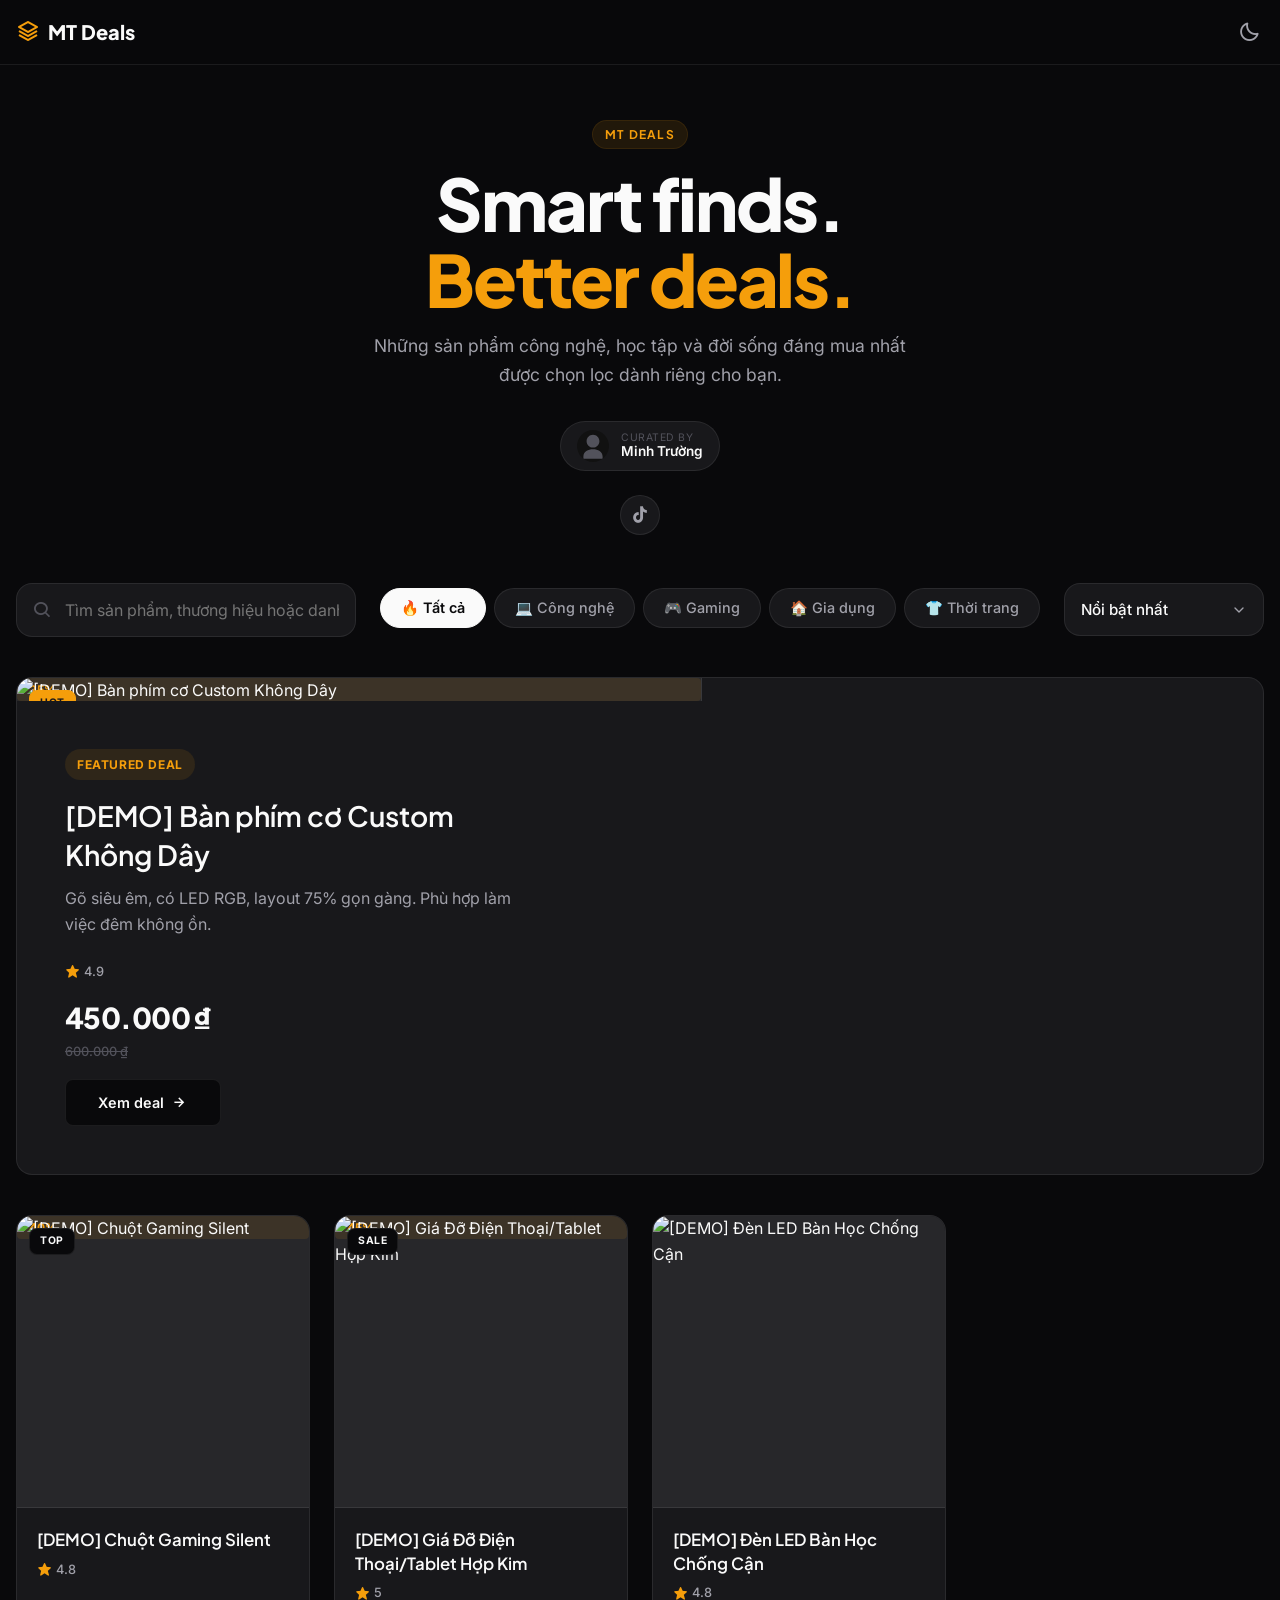
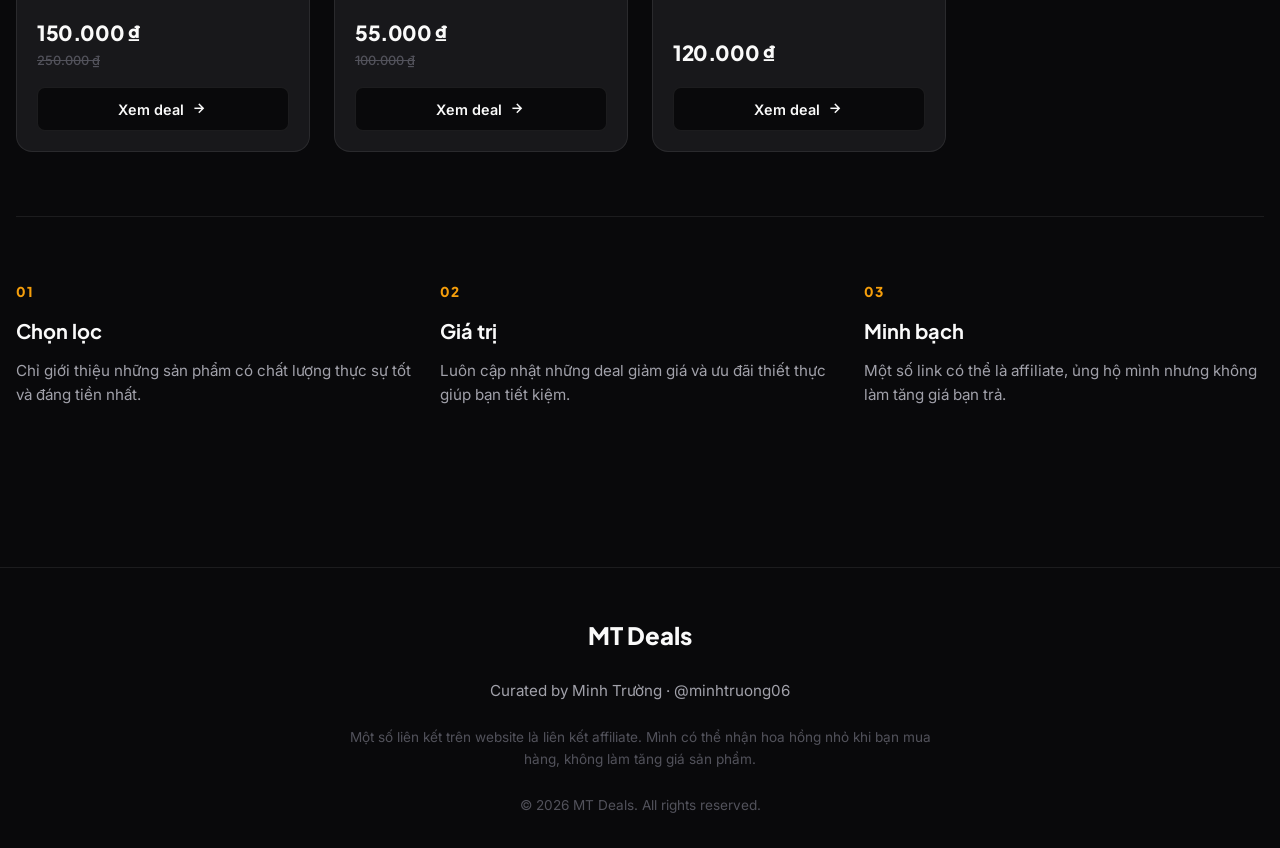
==== commit 2ae56a3d: "Add files via upload" ====
--- a/index.html
+++ b/index.html
@@ -3,11 +3,11 @@
 <head>
     <meta charset="UTF-8">
     <meta name="viewport" content="width=device-width, initial-scale=1.0, maximum-scale=1.0, user-scalable=0">
-    <title>MT Deals — Khám phá sản phẩm đáng mua</title>
-    <meta name="description" content="Sản phẩm hữu ích cho học tập, công nghệ, gaming và cuộc sống.">
+    <title>MT Deals — Smart finds. Better deals.</title>
+    <meta name="description" content="Khám phá những món đồ công nghệ, gaming và học tập đáng mua nhất.">
     
-    <meta property="og:title" content="MT Deals — Khám phá sản phẩm đáng mua">
-    <meta property="og:description" content="Sản phẩm hữu ích cho học tập, công nghệ, gaming và cuộc sống.">
+    <meta property="og:title" content="MT Deals — Smart finds. Better deals.">
+    <meta property="og:description" content="Khám phá những món đồ công nghệ, gaming và học tập đáng mua nhất.">
     <meta property="og:type" content="website">
 
     <link rel="preconnect" href="https://fonts.googleapis.com">
@@ -15,7 +15,7 @@
     <link href="https://fonts.googleapis.com/css2?family=Plus+Jakarta+Sans:wght@400;500;600;700;800&family=Inter:wght@400;500;600&display=swap" rel="stylesheet">
     <link href='https://unpkg.com/boxicons@2.1.4/css/boxicons.min.css' rel='stylesheet'>
 
-    <link rel="stylesheet" href="style.css?v=3.0">
+    <link rel="stylesheet" href="style.css?v=3.5">
 </head>
 <body class="dark-theme">
 
@@ -33,17 +33,20 @@
 
     <header class="hero-section">
         <div class="hero-content">
-            <div class="hero-profile-minimal">
-                <img id="hero-avatar" src="" alt="Minh Trường" class="hero-avatar" loading="eager">
-                <div class="hero-author-info">
-                    <span id="hero-author" class="hero-author-name"></span>
-                    <span id="hero-username" class="hero-username"></span>
+            <div class="brand-badge">MT DEALS</div>
+            <h1 class="hero-title">Smart finds.<br><span class="text-accent">Better deals.</span></h1>
+            <p class="hero-subtitle">Những sản phẩm công nghệ, học tập và đời sống đáng mua nhất được chọn lọc dành riêng cho bạn.</p>
+            
+            <div class="hero-curator">
+                <img id="hero-avatar" src="" alt="Avatar" class="curator-avatar" loading="eager">
+                <div class="curator-info">
+                    <span class="curator-label">Curated by</span>
+                    <span id="hero-author" class="curator-name"></span>
+                    <span id="hero-username" class="hidden"></span>
+                    <span id="hero-bio" class="hidden"></span>
                 </div>
             </div>
-            
-            <h1 class="hero-title">Khám phá những món đồ <span class="text-gradient">đáng mua</span></h1>
-            <p class="hero-subtitle">Tuyển chọn các sản phẩm công nghệ, học tập và đời sống tốt nhất.</p>
-            
+
             <div id="social-container" class="social-links" aria-label="Mạng xã hội">
                 <!-- JS Render -->
             </div>
@@ -55,7 +58,7 @@
         <section class="filter-section" aria-label="Bộ lọc sản phẩm">
             <div class="search-box">
                 <i class='bx bx-search'></i>
-                <input type="text" id="search-input" placeholder="Tìm sản phẩm, thương hiệu..." aria-label="Tìm kiếm">
+                <input type="text" id="search-input" placeholder="Tìm sản phẩm, thương hiệu hoặc danh mục..." aria-label="Tìm kiếm">
             </div>
 
             <div class="category-wrapper">
@@ -94,38 +97,20 @@
         <!-- ABOUT & TRUST SECTION -->
         <section class="trust-section">
             <div class="trust-grid">
-                <!-- About -->
                 <div class="trust-card">
-                    <div class="trust-icon"><i class='bx bx-diamond'></i></div>
-                    <h3>Về MT Deals</h3>
-                    <p>Mục tiêu của mình là giúp bạn tiết kiệm thời gian tìm kiếm bằng cách chọn lọc những sản phẩm thực sự hữu ích và đáng tiền.</p>
+                    <div class="trust-number">01</div>
+                    <h3>Chọn lọc</h3>
+                    <p>Chỉ giới thiệu những sản phẩm có chất lượng thực sự tốt và đáng tiền nhất.</p>
                 </div>
-                
-                <!-- Trust -->
                 <div class="trust-card">
-                    <ul class="trust-list">
-                        <li>
-                            <i class='bx bx-check-shield'></i>
-                            <div>
-                                <strong>Chọn lọc kỹ lưỡng</strong>
-                                <span>Chỉ giới thiệu những sản phẩm chất lượng.</span>
-                            </div>
-                        </li>
-                        <li>
-                            <i class='bx bx-list-ul'></i>
-                            <div>
-                                <strong>Thông tin rõ ràng</strong>
-                                <span>Đánh giá trung thực, dễ tham khảo.</span>
-                            </div>
-                        </li>
-                        <li>
-                            <i class='bx bx-link-external'></i>
-                            <div>
-                                <strong>Minh bạch affiliate</strong>
-                                <span>Ủng hộ mình qua link không làm tăng giá mua.</span>
-                            </div>
-                        </li>
-                    </ul>
+                    <div class="trust-number">02</div>
+                    <h3>Giá trị</h3>
+                    <p>Luôn cập nhật những deal giảm giá và ưu đãi thiết thực giúp bạn tiết kiệm.</p>
+                </div>
+                <div class="trust-card">
+                    <div class="trust-number">03</div>
+                    <h3>Minh bạch</h3>
+                    <p>Một số link có thể là affiliate, ủng hộ mình nhưng không làm tăng giá bạn trả.</p>
                 </div>
             </div>
         </section>
@@ -133,16 +118,12 @@
 
     <footer class="footer">
         <div class="footer-container">
+            <div class="footer-brand">MT Deals</div>
+            <div class="footer-curator">Curated by Minh Trường · @minhtruong06</div>
             <div class="affiliate-disclosure">
-                <i class='bx bx-info-circle'></i>
-                <p>Một số liên kết trên website là liên kết affiliate. Mình có thể nhận một khoản hoa hồng nhỏ khi bạn mua hàng qua các liên kết này, và điều đó hoàn toàn không làm tăng giá sản phẩm bạn phải trả.</p>
+                <p>Một số liên kết trên website là liên kết affiliate. Mình có thể nhận hoa hồng nhỏ khi bạn mua hàng, không làm tăng giá sản phẩm.</p>
             </div>
-            
-            <div class="footer-bottom">
-                <strong>MT Deals</strong>
-                <span style="margin: 8px 0; color: var(--text-secondary);">Minh Trường · @minhtruong06</span>
-                <p>&copy; <span id="current-year"></span> All rights reserved.</p>
-            </div>
+            <div class="footer-copyright">&copy; <span id="current-year"></span> MT Deals. All rights reserved.</div>
         </div>
     </footer>
 
--- a/style.css
+++ b/style.css
@@ -1,73 +1,70 @@
-@import url('https://fonts.googleapis.com/css2?family=Plus+Jakarta+Sans:wght@400;500;600;700;800&family=Inter:wght@400;500;600&display=swap');
-
+/* =====================================================
+   🎨 MT DEALS V3 — PREMIUM DARK MARKETPLACE
+   ===================================================== */
 :root {
-    /* Premium Dark Palette */
-    --bg-base: #050505;
-    --bg-surface: #0e0e11;
-    --bg-card: #16161a;
-    --bg-card-hover: #1c1c21;
-    
-    /* Elegant Text */
-    --text-primary: #ffffff;
+    /* Deep Charcoal Dark Mode */
+    --bg-base: #09090b;
+    --bg-surface: #18181b;
+    --bg-elevated: #27272a;
+    
+    /* Text */
+    --text-primary: #fafafa;
     --text-secondary: #a1a1aa;
-    --text-muted: #71717a;
-    
-    /* Premium Accent: Amber/Gold */
-    --accent: #f5a524;
+    --text-muted: #52525b;
+    
+    /* Premium Accent (Warm Amber) */
+    --accent: #f59e0b;
     --accent-hover: #d97706;
-    --accent-text: #050505;
-    --accent-bg: rgba(245, 165, 36, 0.1);
-    
-    --danger: #f31260;
-    --danger-bg: rgba(243, 18, 96, 0.1);
-
-    /* Subtle Depth */
+    --accent-text: #18181b;
+    --accent-bg: rgba(245, 158, 11, 0.1);
+    
+    --danger: #ef4444;
+
+    /* Subtle Borders */
     --border: rgba(255, 255, 255, 0.08);
     --border-hover: rgba(255, 255, 255, 0.15);
     
-    /* Modern Radii */
+    /* Clean Radii */
     --radius-sm: 8px;
     --radius-md: 12px;
     --radius-lg: 16px;
     --radius-xl: 24px;
     --radius-pill: 9999px;
 
-    --shadow-sm: 0 4px 12px rgba(0, 0, 0, 0.5);
-    --shadow-md: 0 20px 40px -10px rgba(0, 0, 0, 0.8);
-    
-    /* Fluid Easing */
+    /* Soft Shadows */
+    --shadow-sm: 0 2px 8px rgba(0, 0, 0, 0.4);
+    --shadow-md: 0 12px 32px -8px rgba(0, 0, 0, 0.6);
+    
+    /* Easing */
     --ease-out: cubic-bezier(0.25, 0.8, 0.25, 1);
     --transition-micro: transform 200ms var(--ease-out), background-color 200ms ease, border-color 200ms ease, color 200ms ease;
     
-    --container: 1200px;
-}
-
-/* HIGH CONTRAST LIGHT MODE */
+    --container: 1280px;
+}
+
+/* Light Mode (High Contrast, Clean) */
 body.light-theme {
     --bg-base: #f8fafc;
     --bg-surface: #ffffff;
-    --bg-card: #ffffff;
-    --bg-card-hover: #f1f5f9;
+    --bg-elevated: #ffffff;
     
     --text-primary: #0f172a;
     --text-secondary: #475569;
     --text-muted: #94a3b8;
     
-    --accent: #dd6b20;
-    --accent-hover: #c05621;
+    --accent: #d97706; /* Darker amber for contrast */
+    --accent-hover: #b45309;
     --accent-text: #ffffff;
-    --accent-bg: rgba(221, 107, 32, 0.1);
+    --accent-bg: rgba(217, 119, 6, 0.1);
     
     --border: rgba(15, 23, 42, 0.1);
     --border-hover: rgba(15, 23, 42, 0.2);
     
-    --shadow-sm: 0 4px 12px rgba(0, 0, 0, 0.04);
-    --shadow-md: 0 20px 40px -10px rgba(0, 0, 0, 0.1);
-}
-
-/* =====================================================
-   RESET & BASE (NATIVE SCROLL, NO LAG)
-   ===================================================== */
+    --shadow-sm: 0 2px 8px rgba(15, 23, 42, 0.05);
+    --shadow-md: 0 12px 32px -8px rgba(15, 23, 42, 0.1);
+}
+
+/* Base */
 * { margin: 0; padding: 0; box-sizing: border-box; -webkit-tap-highlight-color: transparent; }
 html { scroll-behavior: smooth; }
 
@@ -75,17 +72,14 @@
     font-family: 'Inter', sans-serif;
     background-color: var(--bg-base);
     color: var(--text-primary);
-    line-height: 1.5; 
+    line-height: 1.6; 
     -webkit-font-smoothing: antialiased;
     overflow-x: hidden;
-    /* Không background radial động để đảm bảo scroll 60fps */
-}
-
-h1, h2, h3, h4, .brand-logo { 
+}
+
+/* Editorial Typography */
+h1, h2, h3, h4, .brand-logo, .hero-title, .card-title, .card-price { 
     font-family: 'Plus Jakarta Sans', sans-serif; 
-    font-weight: 700; 
-    letter-spacing: -0.02em; 
-    line-height: 1.2; 
 }
 
 a { text-decoration: none; color: inherit; }
@@ -103,17 +97,17 @@
 }
 
 /* =====================================================
-   PAGE ENTRANCE & SCROLL REVEAL (MOBILE OPTIMIZED)
-   ===================================================== */
-@keyframes entranceFade {
-    from { opacity: 0; transform: translateY(10px); }
-    to { opacity: 1; transform: translateY(0); }
-}
-
-.hero-section { animation: entranceFade 500ms var(--ease-out) forwards; }
-.filter-section { opacity: 0; animation: entranceFade 500ms var(--ease-out) 150ms forwards; }
-
-/* Mobile Scroll Reveal: ONLY Opacity (Zero Repaint/Reflow Lag) */
+   PAGE ENTRANCE
+   ===================================================== */
+@keyframes editorialReveal {
+    from { opacity: 0; transform: translate3d(0, 12px, 0); }
+    to { opacity: 1; transform: translate3d(0, 0, 0); }
+}
+
+.hero-section { animation: editorialReveal 500ms var(--ease-out) forwards; }
+.filter-section { opacity: 0; animation: editorialReveal 500ms var(--ease-out) 150ms forwards; }
+
+/* Scroll Reveal (GPU Optimized, No Lag) */
 .card-reveal, .reveal-section {
     opacity: 0; 
     transition: opacity 300ms ease-out;
@@ -122,7 +116,6 @@
     opacity: 1; 
 }
 
-/* Desktop Scroll Reveal: Thêm Translate nhẹ vì máy đủ mạnh */
 @media (min-width: 768px) {
     .card-reveal, .reveal-section {
         transform: translate3d(0, 16px, 0);
@@ -134,52 +127,54 @@
 }
 
 /* =====================================================
-   NAVBAR (Clean, Unobtrusive)
+   NAVBAR
    ===================================================== */
 .navbar {
     position: fixed; top: 0; width: 100%; z-index: 100;
-    background: rgba(5, 5, 5, 0.95); 
+    background: var(--bg-base); 
     border-bottom: 1px solid var(--border);
 }
-.light-theme .navbar { background: rgba(255, 255, 255, 0.95); }
-
-@media (min-width: 768px) {
-    .navbar { background: rgba(5, 5, 5, 0.8); backdrop-filter: blur(16px); -webkit-backdrop-filter: blur(16px); }
-    .light-theme .navbar { background: rgba(255, 255, 255, 0.8); }
-}
-
-.nav-container { max-width: var(--container); margin: 0 auto; padding: 14px 16px; display: flex; justify-content: space-between; align-items: center; }
+@media (min-width: 768px) {
+    .navbar { background: rgba(9, 9, 11, 0.85); backdrop-filter: blur(12px); -webkit-backdrop-filter: blur(12px); }
+    .light-theme .navbar { background: rgba(248, 250, 252, 0.85); }
+}
+
+.nav-container { max-width: var(--container); margin: 0 auto; padding: 16px; display: flex; justify-content: space-between; align-items: center; }
 .brand-logo { font-size: 1.25rem; font-weight: 800; display: flex; align-items: center; gap: 8px; color: var(--text-primary); transition: var(--transition-micro); }
-.brand-logo i { color: var(--accent); font-size: 1.4rem; }
-.theme-toggle { font-size: 1.4rem; color: var(--text-secondary); cursor: pointer; display: flex; padding: 4px; transition: var(--transition-micro); }
-
-/* =====================================================
-   HERO (Editorial & Brand Focus)
-   ===================================================== */
-.hero-section { padding: 110px 16px 40px; text-align: center; display: flex; flex-direction: column; align-items: center; }
-
-.hero-profile-minimal { display: flex; align-items: center; justify-content: center; gap: 12px; margin-bottom: 24px; background: var(--bg-surface); padding: 8px 16px 8px 8px; border-radius: var(--radius-pill); border: 1px solid var(--border); }
-.hero-avatar { width: 32px; height: 32px; border-radius: 50%; object-fit: cover; }
-.hero-author-info { display: flex; flex-direction: column; align-items: flex-start; }
-.hero-author-name { font-size: 0.85rem; font-family: 'Inter', sans-serif; font-weight: 600; color: var(--text-primary); line-height: 1; }
-.hero-username { font-size: 0.75rem; color: var(--text-secondary); }
-
-.hero-title { font-size: clamp(2.2rem, 7vw, 4rem); font-weight: 800; margin-bottom: 16px; text-wrap: balance; line-height: 1.1; }
-.text-gradient { color: var(--text-primary); } /* Keep it clean, no complex gradient */
-.hero-subtitle { font-size: 1.1rem; color: var(--text-secondary); max-width: 500px; margin: 0 auto 32px; font-weight: 400; line-height: 1.6; }
-
-.btn-primary { background: var(--accent); color: var(--accent-text); padding: 14px 28px; border-radius: var(--radius-pill); font-weight: 600; font-family: 'Plus Jakarta Sans', sans-serif; font-size: 1rem; cursor: pointer; display: inline-flex; align-items: center; justify-content: center; gap: 8px; transition: var(--transition-micro); }
-.btn-primary i { font-size: 1.2rem; transition: transform 250ms var(--ease-out); }
-
-/* =====================================================
-   SEARCH & CATEGORY (In Document Flow - NO STICKY)
-   ===================================================== */
-.filter-section { display: flex; flex-direction: column; gap: 16px; margin-bottom: 40px; width: 100%; position: relative; z-index: 10; padding-top: 16px;}
+.brand-logo i { color: var(--accent); font-size: 1.5rem; }
+.theme-toggle { font-size: 1.4rem; color: var(--text-secondary); cursor: pointer; padding: 4px; transition: var(--transition-micro); display: flex;}
+
+/* =====================================================
+   HERO (Editorial Brand Focus)
+   ===================================================== */
+.hero-section { padding: 120px 16px 48px; text-align: center; }
+.hero-content { max-width: 720px; margin: 0 auto; display: flex; flex-direction: column; align-items: center; }
+
+.brand-badge { font-family: 'Plus Jakarta Sans', sans-serif; font-weight: 700; font-size: 0.75rem; letter-spacing: 0.1em; color: var(--accent); margin-bottom: 16px; text-transform: uppercase; border: 1px solid var(--accent-bg); padding: 4px 12px; border-radius: var(--radius-pill); background: var(--accent-bg); }
+
+.hero-title { font-size: clamp(2.5rem, 8vw, 4.5rem); font-weight: 800; margin-bottom: 16px; line-height: 1.05; letter-spacing: -0.03em; }
+.text-accent { color: var(--accent); }
+
+.hero-subtitle { font-size: 1.1rem; color: var(--text-secondary); max-width: 540px; margin: 0 auto 32px; font-weight: 400; line-height: 1.6; }
+
+.hero-curator { display: flex; align-items: center; justify-content: center; gap: 12px; margin-bottom: 24px; padding: 8px 16px; border-radius: var(--radius-pill); border: 1px solid var(--border); background: var(--bg-surface); }
+.curator-avatar { width: 32px; height: 32px; border-radius: 50%; object-fit: cover; }
+.curator-info { display: flex; flex-direction: column; align-items: flex-start; }
+.curator-label { font-size: 0.65rem; text-transform: uppercase; letter-spacing: 0.05em; color: var(--text-muted); line-height: 1; margin-bottom: 2px;}
+.curator-name { font-size: 0.85rem; font-weight: 600; color: var(--text-primary); line-height: 1; }
+
+.social-links { display: flex; justify-content: center; gap: 12px; }
+.social-links a { width: 40px; height: 40px; border-radius: 50%; background: var(--bg-surface); border: 1px solid var(--border); display: flex; align-items: center; justify-content: center; font-size: 1.2rem; color: var(--text-secondary); transition: var(--transition-micro); }
+
+/* =====================================================
+   SEARCH & CATEGORY (In Flow, Not Sticky)
+   ===================================================== */
+.filter-section { display: flex; flex-direction: column; gap: 16px; margin-bottom: 40px; width: 100%; }
 
 .search-box { position: relative; width: 100%; }
-.search-box i { position: absolute; left: 16px; top: 50%; transform: translateY(-50%); color: var(--text-muted); font-size: 1.2rem;}
-.search-box input { width: 100%; background: var(--bg-surface); border: 1px solid var(--border); padding: 16px 16px 16px 44px; border-radius: var(--radius-lg); color: var(--text-primary); font-size: 1rem; transition: var(--transition-micro); }
-.search-box input:focus { border-color: var(--accent); background: var(--bg-card); box-shadow: 0 0 0 3px var(--accent-bg); }
+.search-box i { position: absolute; left: 16px; top: 50%; transform: translateY(-50%); color: var(--text-muted); font-size: 1.25rem;}
+.search-box input { width: 100%; background: var(--bg-surface); border: 1px solid var(--border); padding: 16px 16px 16px 48px; border-radius: var(--radius-lg); color: var(--text-primary); font-size: 1rem; transition: var(--transition-micro); }
+.search-box input:focus { border-color: var(--accent); box-shadow: 0 0 0 3px var(--accent-bg); }
 
 .category-wrapper { width: 100%; overflow: hidden; }
 .category-scroll { display: flex; gap: 8px; overflow-x: auto; padding-bottom: 4px; -webkit-overflow-scrolling: touch; scrollbar-width: none; -ms-overflow-style: none; flex-wrap: nowrap; }
@@ -192,29 +187,29 @@
 .sort-box select:focus { border-color: var(--accent); }
 
 @media (min-width: 992px) {
-    .filter-section { flex-direction: row; align-items: center; justify-content: space-between; gap: 24px; padding-top: 0; }
-    .search-box { flex: 0 0 320px; }
+    .filter-section { flex-direction: row; align-items: center; justify-content: space-between; gap: 24px; }
+    .search-box { flex: 0 0 340px; }
     .category-wrapper { flex: 1 1 auto; min-width: 0; display: flex; align-items: center; }
     .sort-box { flex: 0 0 200px; }
 }
 
 /* =====================================================
-   FEATURED DEAL (Bento Box Style)
-   ===================================================== */
-.featured-wrapper { margin-bottom: 32px; }
-.featured-card { display: flex; flex-direction: column; background: var(--bg-card); border: 1px solid var(--border); border-radius: var(--radius-xl); overflow: hidden; position: relative; }
-.featured-card .card-img-wrap { width: 100%; aspect-ratio: 16/10; position: relative; background: var(--bg-surface); border-bottom: 1px solid var(--border); }
+   FEATURED DEAL (Bento Box)
+   ===================================================== */
+.featured-wrapper { margin-bottom: 40px; }
+.featured-card { display: flex; flex-direction: column; background: var(--bg-surface); border: 1px solid var(--border); border-radius: var(--radius-xl); overflow: hidden; }
+.featured-card .card-img-wrap { width: 100%; aspect-ratio: 16/10; position: relative; background: var(--bg-elevated); border-bottom: 1px solid var(--border); }
 .featured-card .card-img { position: absolute; top: 0; left: 0; width: 100%; height: 100%; object-fit: cover; }
-.featured-card .card-info { padding: 24px; display: flex; flex-direction: column; flex-grow: 1; }
-
-.featured-label { display: inline-flex; align-items: center; gap: 6px; background: var(--accent-bg); color: var(--accent); font-weight: 700; font-size: 0.75rem; padding: 6px 12px; border-radius: var(--radius-pill); width: max-content; margin-bottom: 16px; text-transform: uppercase; letter-spacing: 0.5px;}
+.featured-card .card-info { padding: 24px; display: flex; flex-direction: column; }
+
+.featured-label { display: inline-flex; align-items: center; gap: 6px; background: var(--accent-bg); color: var(--accent); font-weight: 700; font-size: 0.75rem; padding: 6px 12px; border-radius: var(--radius-pill); width: max-content; margin-bottom: 16px; text-transform: uppercase; letter-spacing: 0.05em;}
 
 @media (min-width: 768px) {
     .featured-card { flex-direction: row; align-items: stretch; }
     .featured-card .card-img-wrap { width: 55%; aspect-ratio: auto; border-bottom: none; border-right: 1px solid var(--border); }
     .featured-card .card-info { width: 45%; padding: 48px; justify-content: center; }
-    .featured-card .card-title { font-size: 1.75rem; margin-bottom: 16px; }
-    .featured-card .card-desc { display: -webkit-box; font-size: 1rem; margin-bottom: 24px; color: var(--text-secondary); }
+    .featured-card .card-title { font-size: 1.75rem; margin-bottom: 12px; }
+    .featured-card .card-desc { display: -webkit-box; font-size: 1rem; margin-bottom: 24px; color: var(--text-secondary); line-height: 1.6;}
     .featured-card .card-price { font-size: 1.8rem; }
     .featured-card .card-cta { width: max-content; padding: 14px 32px; }
 }
@@ -225,75 +220,78 @@
 .products-grid { display: grid; grid-template-columns: repeat(2, 1fr); gap: 16px; }
 
 .product-card { 
-    background: var(--bg-card); border: 1px solid var(--border); border-radius: var(--radius-lg); 
+    background: var(--bg-surface); border: 1px solid var(--border); border-radius: var(--radius-lg); 
     overflow: hidden; display: flex; flex-direction: column; cursor: pointer; 
     transition: var(--transition-micro);
 }
 
-.card-img-wrap { position: relative; aspect-ratio: 1/1; overflow: hidden; background: var(--bg-surface); border-bottom: 1px solid var(--border);}
-.card-img { position: absolute; top: 0; left: 0; width: 100%; height: 100%; object-fit: cover; transition: transform 400ms var(--ease-out); }
-
-.card-badges { position: absolute; top: 8px; left: 8px; display: flex; flex-direction: column; gap: 4px; z-index: 2; }
-.card-badge { background: rgba(5, 5, 5, 0.85); backdrop-filter: blur(4px); color: #fff; font-size: 0.65rem; font-weight: 700; padding: 4px 8px; border-radius: var(--radius-sm); letter-spacing: 0.5px; border: 1px solid rgba(255,255,255,0.1); display: inline-block; width: max-content;}
-.card-badge.hot { background: var(--danger); border-color: var(--danger); }
-.card-discount { position: absolute; bottom: 8px; right: 8px; background: var(--accent); color: var(--accent-text); font-weight: 700; font-size: 0.75rem; padding: 4px 8px; border-radius: var(--radius-sm); z-index: 2; }
+.card-img-wrap { position: relative; aspect-ratio: 1/1; overflow: hidden; background: var(--bg-elevated); border-bottom: 1px solid var(--border);}
+.card-img { position: absolute; top: 0; left: 0; width: 100%; height: 100%; object-fit: cover; transition: transform 300ms var(--ease-out); }
+
+.card-badges { position: absolute; top: 12px; left: 12px; display: flex; flex-direction: column; gap: 6px; z-index: 2; }
+.card-badge { background: var(--bg-base); color: var(--text-primary); font-size: 0.65rem; font-weight: 700; padding: 4px 10px; border-radius: var(--radius-sm); letter-spacing: 0.05em; border: 1px solid var(--border); display: inline-block; width: max-content;}
+.card-badge.hot { background: var(--accent); color: var(--accent-text); border-color: var(--accent); }
 
 .card-info { padding: 16px; display: flex; flex-direction: column; flex-grow: 1; }
 
-.card-title { font-size: 0.95rem; font-family: 'Plus Jakarta Sans', sans-serif; font-weight: 600; margin-bottom: 8px; display: -webkit-box; -webkit-line-clamp: 2; -webkit-box-orient: vertical; overflow: hidden; line-height: 1.4; color: var(--text-primary); }
+.card-title { font-size: 0.95rem; font-weight: 600; margin-bottom: 8px; display: -webkit-box; -webkit-line-clamp: 2; -webkit-box-orient: vertical; overflow: hidden; line-height: 1.4; color: var(--text-primary); }
 .card-desc { display: none; }
 
-.card-rating { font-size: 0.8rem; color: var(--text-secondary); margin-bottom: auto; display: flex; align-items: center; gap: 4px; font-weight: 500;}
+.card-rating { font-size: 0.8rem; color: var(--text-secondary); margin-bottom: auto; display: flex; align-items: center; gap: 4px; font-weight: 500; padding-bottom: 12px;}
 .card-rating i { color: var(--accent); font-size: 0.95rem;}
 
-.card-price-wrap { display: flex; flex-direction: column; gap: 2px; margin-top: auto; margin-bottom: 16px; padding-top: 12px;}
-.card-price { font-weight: 700; font-family: 'Plus Jakarta Sans', sans-serif; color: var(--text-primary); font-size: 1.15rem; letter-spacing: -0.02em;}
+.card-price-wrap { display: flex; flex-direction: column; gap: 2px; margin-bottom: 16px; }
+.card-price { font-weight: 800; color: var(--text-primary); font-size: 1.15rem; letter-spacing: -0.02em;}
+.price-old-wrap { display: flex; align-items: center; gap: 8px; }
 .card-old-price { font-size: 0.8rem; color: var(--text-muted); text-decoration: line-through; font-weight: 500;}
-
-.card-cta { width: 100%; padding: 10px; border: 1px solid var(--border); background: transparent; border-radius: var(--radius-sm); font-size: 0.9rem; font-family: 'Inter', sans-serif; font-weight: 600; color: var(--text-primary); text-align: center; transition: var(--transition-micro); display: flex; align-items: center; justify-content: center; gap: 4px;}
+.card-discount { color: var(--accent); font-weight: 700; font-size: 0.75rem; background: var(--accent-bg); padding: 2px 6px; border-radius: 4px; }
+
+.card-cta { width: 100%; padding: 12px; border: 1px solid var(--border); background: var(--bg-base); border-radius: var(--radius-sm); font-size: 0.9rem; font-weight: 600; color: var(--text-primary); text-align: center; transition: var(--transition-micro); display: flex; align-items: center; justify-content: center; gap: 6px;}
 .card-cta i { font-size: 1.1rem; transition: transform 250ms var(--ease-out);}
 
+/* Responsive Grid */
 @media (min-width: 768px) {
     .products-grid { grid-template-columns: repeat(3, 1fr); gap: 24px; }
     .card-info { padding: 20px; }
-    .card-badges { top: 12px; left: 12px; }
-    .card-discount { bottom: 12px; right: 12px; }
     .card-title { font-size: 1.05rem; }
     .card-price { font-size: 1.3rem; }
 }
 @media (min-width: 1024px) {
     .products-grid { grid-template-columns: repeat(4, 1fr); }
 }
-
-/* =====================================================
-   MICRO-INTERACTIONS (Hover/Active - Desktop Only)
+@media (max-width: 360px) {
+    .products-grid { grid-template-columns: 1fr; }
+}
+
+/* =====================================================
+   MICRO-INTERACTIONS (Desktop Hover)
    ===================================================== */
 @media (hover: hover) and (pointer: fine) {
-    .btn-primary:hover { transform: translateY(-2px); box-shadow: 0 8px 20px var(--accent-bg); }
-    .btn-primary:hover i.bx-right-arrow-alt, .card-cta:hover i.bx-right-arrow-alt { transform: translateX(4px); }
-    
-    .cat-btn:hover { background: var(--bg-card-hover); color: var(--text-primary); }
+    .cat-btn:hover { background: var(--bg-elevated); color: var(--text-primary); }
+    .social-links a:hover { transform: translateY(-2px); border-color: var(--border-hover); color: var(--text-primary); }
     .theme-toggle:hover { color: var(--text-primary); }
+    .brand-logo:hover { opacity: 0.8; }
     
     .product-card:hover { border-color: var(--border-hover); transform: translateY(-4px); box-shadow: var(--shadow-sm); }
-    .product-card:hover .card-img { transform: scale(1.04); }
+    .product-card:hover .card-img { transform: scale(1.03); }
     .product-card:hover .card-cta { background: var(--text-primary); color: var(--bg-base); border-color: var(--text-primary); }
-    
-    .featured-card:hover { border-color: var(--border-hover); transform: translateY(-4px); box-shadow: var(--shadow-md); }
-}
-
-/* Active State toàn cục - Tuyệt đối không dùng trên Product Card Mobile */
-.btn-primary:active, .cat-btn:active, .theme-toggle:active, .close-btn:active, .modal-affiliate-btn:active {
-    transform: scale(0.97) !important;
-}
-
-/* =====================================================
-   MODAL (Bottom Sheet on Mobile, Centered on Desktop)
+    .product-card:hover .card-cta i { transform: translateX(4px); }
+    
+    .featured-card:hover { border-color: var(--border-hover); transform: translateY(-2px); box-shadow: var(--shadow-sm); }
+}
+
+/* KHÔNG active transform cho Product Card để tránh scroll jank */
+.cat-btn:active, .theme-toggle:active, .close-btn:active, .social-links a:active {
+    transform: scale(0.96) !important;
+}
+
+/* =====================================================
+   MODAL (Premium Centered / Bottom Sheet)
    ===================================================== */
 .modal { position: fixed; top: 0; left: 0; width: 100%; height: 100%; z-index: 1000; display: flex; align-items: flex-end; justify-content: center; padding: 0; }
 .modal-overlay { position: absolute; top: 0; left: 0; width: 100%; height: 100%; background: rgba(0,0,0,0.7); backdrop-filter: blur(4px); -webkit-backdrop-filter: blur(4px); }
 .modal-content { 
-    position: relative; background: var(--bg-card); width: 100%; max-width: 900px; 
+    position: relative; background: var(--bg-surface); width: 100%; max-width: 900px; 
     border-radius: 24px 24px 0 0; z-index: 1001; max-height: 90vh; overflow-y: auto; 
     box-shadow: var(--shadow-md); padding-bottom: max(16px, env(safe-area-inset-bottom));
     animation: slideUpModal 300ms var(--ease-out) forwards;
@@ -304,50 +302,44 @@
 .close-btn { position: absolute; top: 16px; right: 16px; background: rgba(0,0,0,0.5); width: 36px; height: 36px; border-radius: 50%; display: flex; align-items: center; justify-content: center; color: #fff; font-size: 1.5rem; cursor: pointer; z-index: 10; border: 1px solid rgba(255,255,255,0.1); backdrop-filter: blur(4px);}
 
 .modal-grid { display: grid; grid-template-columns: 1fr; }
-.modal-img { width: 100%; aspect-ratio: 1/1; object-fit: cover; background: var(--bg-surface);}
+.modal-img { width: 100%; aspect-ratio: 1/1; object-fit: cover; background: var(--bg-elevated); border-bottom: 1px solid var(--border);}
 .modal-info { padding: 24px; display: flex; flex-direction: column; }
-.modal-title { font-size: 1.25rem; font-weight: 700; margin-bottom: 12px; }
+.modal-title { font-size: 1.25rem; margin-bottom: 12px; }
 .modal-desc { color: var(--text-secondary); font-size: 0.95rem; margin-bottom: 24px; line-height: 1.6; }
-.modal-affiliate-btn { margin-top: auto; width: 100%; padding: 16px; font-size: 1rem; border-radius: var(--radius-pill); display: flex; align-items: center; justify-content: center; gap: 8px; background: var(--text-primary); color: var(--bg-base); font-weight: 600; cursor: pointer; transition: var(--transition-micro);}
+.modal-affiliate-btn { margin-top: auto; width: 100%; padding: 16px; font-size: 1rem; border-radius: var(--radius-md); display: flex; align-items: center; justify-content: center; gap: 8px; background: var(--text-primary); color: var(--bg-base); font-weight: 600; cursor: pointer; transition: var(--transition-micro); border: none;}
+@media (hover: hover) { .modal-affiliate-btn:hover { transform: translateY(-2px); opacity: 0.9; } .modal-affiliate-btn:hover i { transform: translate(2px, -2px); } }
 
 @media (min-width: 768px) {
     .modal { padding: 24px; align-items: center; }
     .modal-content { border-radius: var(--radius-xl); border: 1px solid var(--border); padding-bottom: 0; animation: fadeZoomModal 300ms var(--ease-out) forwards; }
-    @keyframes fadeZoomModal { from { opacity: 0; transform: scale(0.95); } to { opacity: 1; transform: scale(1); } }
+    @keyframes fadeZoomModal { from { opacity: 0; transform: scale(0.96); } to { opacity: 1; transform: scale(1); } }
     .modal-grid { grid-template-columns: 1fr 1fr; }
-    .modal-img { border-right: 1px solid var(--border); }
+    .modal-img { border-right: 1px solid var(--border); border-bottom: none;}
     .modal-info { padding: 40px; }
     .modal-title { font-size: 1.5rem; }
-    .modal-affiliate-btn { border-radius: var(--radius-md); }
-}
-
-/* =====================================================
-   ABOUT, TRUST & FOOTER
+}
+
+/* =====================================================
+   TRUST & FOOTER (Editorial Minimal)
    ===================================================== */
 .empty-state { text-align: center; padding: 64px 16px; color: var(--text-secondary); background: var(--bg-surface); border: 1px dashed var(--border); border-radius: var(--radius-lg); margin-bottom: 32px;}
 .empty-icon { font-size: 3rem; margin-bottom: 16px; opacity: 0.3; }
 
-.trust-section { margin-top: 64px; }
-.trust-grid { display: grid; grid-template-columns: 1fr; gap: 16px; }
-@media (min-width: 768px) { .trust-grid { grid-template-columns: 1fr 1.5fr; gap: 24px; } }
-
-.trust-card { background: var(--bg-surface); border: 1px solid var(--border); padding: 32px; border-radius: var(--radius-xl); }
-.trust-icon { width: 48px; height: 48px; border-radius: var(--radius-md); background: var(--bg-card); border: 1px solid var(--border); display: flex; align-items: center; justify-content: center; font-size: 1.5rem; color: var(--text-primary); margin-bottom: 20px;}
-.trust-card h3 { font-size: 1.25rem; margin-bottom: 12px; }
+.trust-section { margin-top: 64px; border-top: 1px solid var(--border); padding-top: 64px;}
+.trust-grid { display: grid; grid-template-columns: 1fr; gap: 32px; }
+@media (min-width: 768px) { .trust-grid { grid-template-columns: repeat(3, 1fr); gap: 24px; } }
+
+.trust-card { display: flex; flex-direction: column; gap: 12px; }
+.trust-number { font-family: 'Plus Jakarta Sans', sans-serif; font-size: 0.85rem; font-weight: 800; color: var(--accent); letter-spacing: 0.1em; }
+.trust-card h3 { font-size: 1.25rem; }
 .trust-card p { color: var(--text-secondary); font-size: 0.95rem; line-height: 1.6;}
-.trust-list { display: grid; grid-template-columns: 1fr; gap: 20px; }
-@media (min-width: 600px) { .trust-list { grid-template-columns: 1fr 1fr 1fr; } }
-.trust-list li { display: flex; flex-direction: column; gap: 8px; color: var(--text-secondary); font-size: 0.9rem;}
-.trust-list li i { color: var(--text-primary); font-size: 1.5rem; }
-.trust-list li strong { color: var(--text-primary); font-size: 1rem; }
 
 .footer { border-top: 1px solid var(--border); margin-top: 80px; padding: 48px 16px 32px; background: var(--bg-base); }
-.footer-container { max-width: var(--container); margin: 0 auto; }
-.affiliate-disclosure { display: flex; align-items: flex-start; gap: 16px; background: var(--bg-surface); border: 1px solid var(--border); padding: 24px; border-radius: var(--radius-lg); margin-bottom: 48px; }
-.affiliate-disclosure i { color: var(--text-muted); font-size: 1.5rem; flex-shrink: 0;}
-.affiliate-disclosure p { color: var(--text-secondary); font-size: 0.9rem; line-height: 1.6;}
-.footer-bottom { text-align: center; color: var(--text-muted); font-size: 0.9rem; display: flex; flex-direction: column; gap: 8px;}
-.footer-bottom strong { color: var(--text-primary); font-size: 1.1rem; font-family: 'Plus Jakarta Sans', sans-serif;}
+.footer-container { max-width: var(--container); margin: 0 auto; display: flex; flex-direction: column; gap: 24px; align-items: center; text-align: center;}
+.footer-brand { font-family: 'Plus Jakarta Sans', sans-serif; font-size: 1.5rem; font-weight: 800; color: var(--text-primary); }
+.footer-curator { color: var(--text-secondary); font-size: 0.95rem; }
+.affiliate-disclosure { max-width: 600px; color: var(--text-muted); font-size: 0.85rem; line-height: 1.6; }
+.footer-copyright { color: var(--text-muted); font-size: 0.85rem; }
 
 .back-to-top { position: fixed; bottom: 24px; right: 24px; width: 48px; height: 48px; background: var(--bg-surface); color: var(--text-primary); border: 1px solid var(--border); border-radius: 50%; display: flex; align-items: center; justify-content: center; font-size: 1.5rem; cursor: pointer; z-index: 90; box-shadow: var(--shadow-sm); transition: var(--transition-micro); }
 .back-to-top.hidden { opacity: 0; pointer-events: none; transform: translateY(10px); }
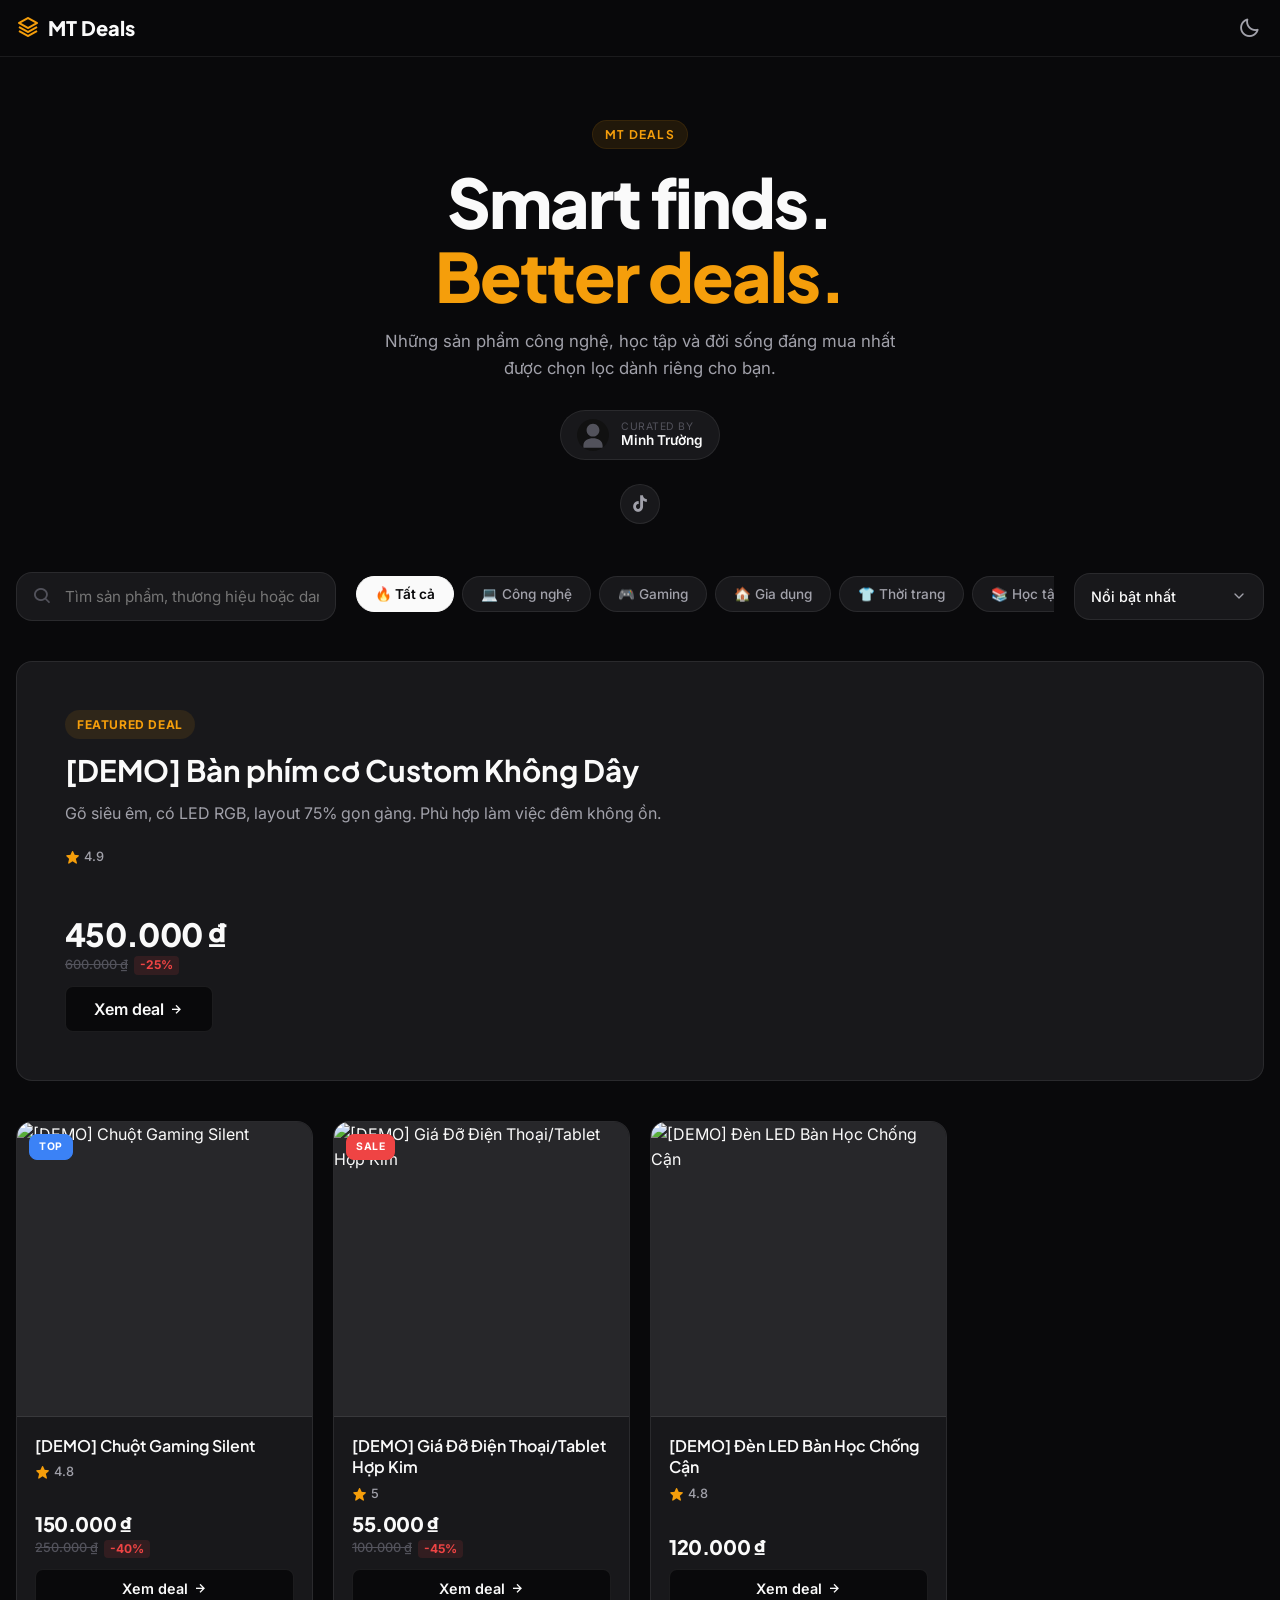
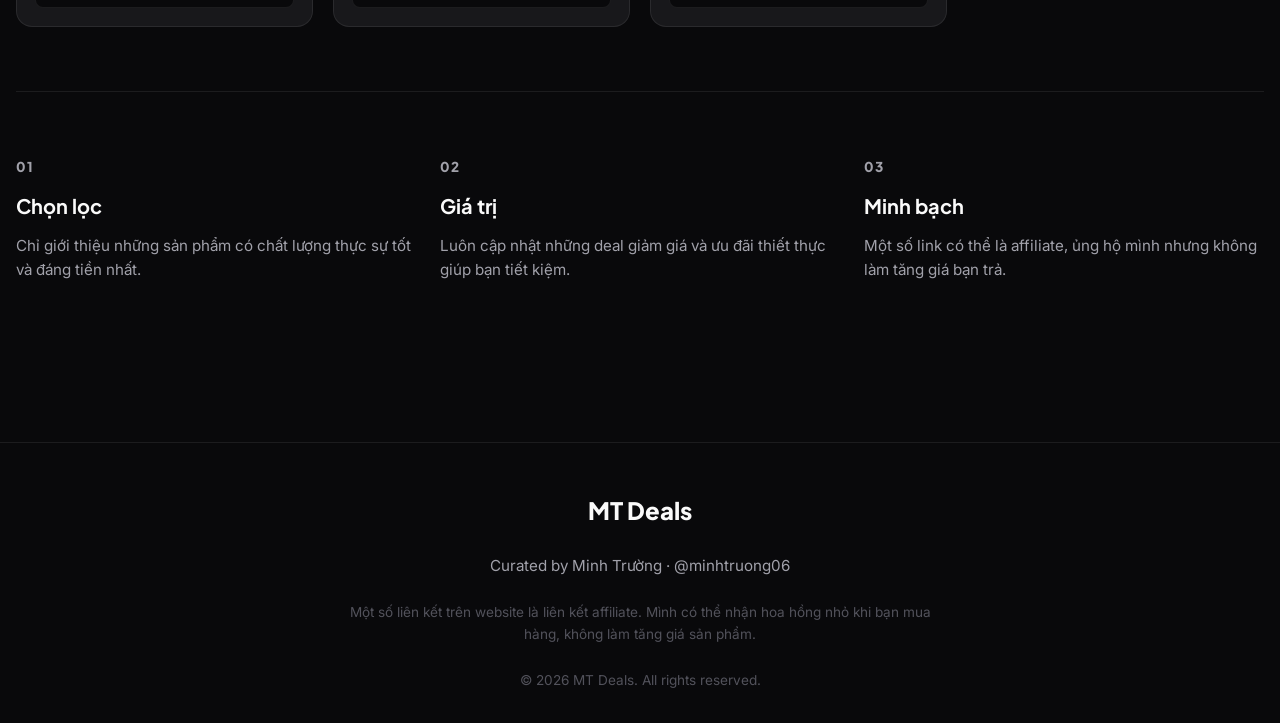
==== commit 5bbd3586: "Improve responsive layout and product cards" ====
--- a/index.html
+++ b/index.html
@@ -2,7 +2,7 @@
 <html lang="vi">
 <head>
     <meta charset="UTF-8">
-    <meta name="viewport" content="width=device-width, initial-scale=1.0, maximum-scale=1.0, user-scalable=0">
+    <meta name="viewport" content="width=device-width, initial-scale=1.0">
     <title>MT Deals — Smart finds. Better deals.</title>
     <meta name="description" content="Khám phá những món đồ công nghệ, gaming và học tập đáng mua nhất.">
     
@@ -15,7 +15,7 @@
     <link href="https://fonts.googleapis.com/css2?family=Plus+Jakarta+Sans:wght@400;500;600;700;800&family=Inter:wght@400;500;600&display=swap" rel="stylesheet">
     <link href='https://unpkg.com/boxicons@2.1.4/css/boxicons.min.css' rel='stylesheet'>
 
-    <link rel="stylesheet" href="style.css?v=3.5">
+    <link rel="stylesheet" href="style.css?v=4.1">
 </head>
 <body class="dark-theme">
 
--- a/style.css
+++ b/style.css
@@ -1,6 +1,8 @@
 /* =====================================================
-   🎨 MT DEALS V3 — PREMIUM DARK MARKETPLACE
-   ===================================================== */
+   🎨 MT DEALS V4.1 — PREMIUM RESPONSIVE ECOMMERCE SYSTEM
+   ===================================================== */
+@import url('https://fonts.googleapis.com/css2?family=Plus+Jakarta+Sans:wght@400;500;600;700;800&family=Inter:wght@400;500;600&display=swap');
+
 :root {
     /* Deep Charcoal Dark Mode */
     --bg-base: #09090b;
@@ -36,8 +38,8 @@
     --shadow-md: 0 12px 32px -8px rgba(0, 0, 0, 0.6);
     
     /* Easing */
-    --ease-out: cubic-bezier(0.25, 0.8, 0.25, 1);
-    --transition-micro: transform 200ms var(--ease-out), background-color 200ms ease, border-color 200ms ease, color 200ms ease;
+    --ease-out: cubic-bezier(0.22, 1, 0.36, 1);
+    --transition-micro: transform 200ms var(--ease-out), background-color 200ms ease, border-color 200ms ease, color 200ms ease, box-shadow 200ms ease;
     
     --container: 1280px;
 }
@@ -46,13 +48,13 @@
 body.light-theme {
     --bg-base: #f8fafc;
     --bg-surface: #ffffff;
-    --bg-elevated: #ffffff;
+    --bg-elevated: #f1f5f9;
     
     --text-primary: #0f172a;
     --text-secondary: #475569;
     --text-muted: #94a3b8;
     
-    --accent: #d97706; /* Darker amber for contrast */
+    --accent: #d97706; 
     --accent-hover: #b45309;
     --accent-text: #ffffff;
     --accent-bg: rgba(217, 119, 6, 0.1);
@@ -65,8 +67,15 @@
 }
 
 /* Base */
-* { margin: 0; padding: 0; box-sizing: border-box; -webkit-tap-highlight-color: transparent; }
-html { scroll-behavior: smooth; }
+*, *::before, *::after { 
+    margin: 0; 
+    padding: 0; 
+    box-sizing: border-box; 
+    -webkit-tap-highlight-color: transparent; 
+}
+html { 
+    scroll-behavior: smooth; 
+}
 
 body {
     font-family: 'Inter', sans-serif;
@@ -78,7 +87,7 @@
 }
 
 /* Editorial Typography */
-h1, h2, h3, h4, .brand-logo, .hero-title, .card-title, .card-price { 
+h1, h2, h3, h4, .brand-logo, .hero-title, .card-title, .card-price, .modal-title, .modal-price { 
     font-family: 'Plus Jakarta Sans', sans-serif; 
 }
 
@@ -89,7 +98,25 @@
 :focus-visible { outline: 2px solid var(--accent); outline-offset: 2px; }
 .hidden { display: none !important; opacity: 0; pointer-events: none; }
 .desktop-only { display: none; }
-.main-container { max-width: var(--container); margin: 0 auto; padding: 0 16px 80px; }
+
+.main-container { 
+    max-width: var(--container); 
+    margin: 0 auto; 
+    padding: 0 12px 64px; 
+    width: 100%;
+}
+
+@media (min-width: 480px) {
+    .main-container { padding: 0 16px 80px; }
+}
+
+@media (min-width: 1440px) {
+    :root { --container: 1440px; }
+}
+
+@media (min-width: 1920px) {
+    :root { --container: 1480px; }
+}
 
 @media (prefers-reduced-motion: reduce) {
     html { scroll-behavior: auto !important; }
@@ -99,22 +126,25 @@
 /* =====================================================
    PAGE ENTRANCE
    ===================================================== */
-@keyframes editorialReveal {
-    from { opacity: 0; transform: translate3d(0, 12px, 0); }
-    to { opacity: 1; transform: translate3d(0, 0, 0); }
-}
-
-.hero-section { animation: editorialReveal 500ms var(--ease-out) forwards; }
-.filter-section { opacity: 0; animation: editorialReveal 500ms var(--ease-out) 150ms forwards; }
-
-/* Scroll Reveal (GPU Optimized, No Lag) */
-.card-reveal, .reveal-section {
-    opacity: 0; 
-    transition: opacity 300ms ease-out;
-}
-.card-reveal.is-visible, .reveal-section.is-visible { 
-    opacity: 1; 
-}
+@keyframes pageEntranceSmooth {
+    from { opacity: 0; transform: translateY(10px); }
+    to { opacity: 1; transform: translateY(0); }
+}
+
+.navbar { opacity: 0; animation: pageEntranceSmooth 600ms cubic-bezier(0.22, 1, 0.36, 1) 0ms forwards; }
+.hero-curator { opacity: 0; animation: pageEntranceSmooth 600ms cubic-bezier(0.22, 1, 0.36, 1) 200ms forwards; }
+.brand-badge, .hero-title, .hero-subtitle, .social-links { opacity: 0; animation: pageEntranceSmooth 600ms cubic-bezier(0.22, 1, 0.36, 1) 400ms forwards; }
+.search-box { opacity: 0; animation: pageEntranceSmooth 600ms cubic-bezier(0.22, 1, 0.36, 1) 700ms forwards; }
+.category-wrapper, .sort-box { opacity: 0; animation: pageEntranceSmooth 600ms cubic-bezier(0.22, 1, 0.36, 1) 900ms forwards; }
+.featured-wrapper { opacity: 0; animation: pageEntranceSmooth 600ms cubic-bezier(0.22, 1, 0.36, 1) 1200ms forwards; }
+.products-grid { opacity: 0; animation: pageEntranceSmooth 600ms cubic-bezier(0.22, 1, 0.36, 1) 1500ms forwards; }
+.trust-section, .footer { opacity: 0; animation: pageEntranceSmooth 600ms cubic-bezier(0.22, 1, 0.36, 1) 1800ms forwards; }
+
+/* =====================================================
+   SCROLL REVEAL
+   ===================================================== */
+.card-reveal, .reveal-section { opacity: 0; transition: opacity 300ms ease-out; }
+.card-reveal.is-visible, .reveal-section.is-visible { opacity: 1; }
 
 @media (min-width: 768px) {
     .card-reveal, .reveal-section {
@@ -139,23 +169,41 @@
     .light-theme .navbar { background: rgba(248, 250, 252, 0.85); }
 }
 
-.nav-container { max-width: var(--container); margin: 0 auto; padding: 16px; display: flex; justify-content: space-between; align-items: center; }
+.nav-container { 
+    max-width: var(--container); 
+    margin: 0 auto; 
+    padding: 12px 16px; 
+    display: flex; 
+    justify-content: space-between; 
+    align-items: center; 
+    width: 100%;
+}
 .brand-logo { font-size: 1.25rem; font-weight: 800; display: flex; align-items: center; gap: 8px; color: var(--text-primary); transition: var(--transition-micro); }
 .brand-logo i { color: var(--accent); font-size: 1.5rem; }
 .theme-toggle { font-size: 1.4rem; color: var(--text-secondary); cursor: pointer; padding: 4px; transition: var(--transition-micro); display: flex;}
 
 /* =====================================================
-   HERO (Editorial Brand Focus)
-   ===================================================== */
-.hero-section { padding: 120px 16px 48px; text-align: center; }
-.hero-content { max-width: 720px; margin: 0 auto; display: flex; flex-direction: column; align-items: center; }
+   HERO & PROFILE
+   ===================================================== */
+.hero-section { padding: 100px 16px 40px; text-align: center; }
+@media (min-width: 768px) {
+    .hero-section { padding: 120px 16px 48px; }
+}
+.hero-content { max-width: 720px; margin: 0 auto; display: flex; flex-direction: column; align-items: center; width: 100%; }
 
 .brand-badge { font-family: 'Plus Jakarta Sans', sans-serif; font-weight: 700; font-size: 0.75rem; letter-spacing: 0.1em; color: var(--accent); margin-bottom: 16px; text-transform: uppercase; border: 1px solid var(--accent-bg); padding: 4px 12px; border-radius: var(--radius-pill); background: var(--accent-bg); }
 
-.hero-title { font-size: clamp(2.5rem, 8vw, 4.5rem); font-weight: 800; margin-bottom: 16px; line-height: 1.05; letter-spacing: -0.03em; }
+.hero-title { 
+    font-size: clamp(2rem, 6.5vw, 4.25rem); 
+    font-weight: 800; 
+    margin-bottom: 16px; 
+    line-height: 1.08; 
+    letter-spacing: -0.03em; 
+    word-break: break-word;
+}
 .text-accent { color: var(--accent); }
 
-.hero-subtitle { font-size: 1.1rem; color: var(--text-secondary); max-width: 540px; margin: 0 auto 32px; font-weight: 400; line-height: 1.6; }
+.hero-subtitle { font-size: 1.05rem; color: var(--text-secondary); max-width: 540px; margin: 0 auto 28px; font-weight: 400; line-height: 1.6; }
 
 .hero-curator { display: flex; align-items: center; justify-content: center; gap: 12px; margin-bottom: 24px; padding: 8px 16px; border-radius: var(--radius-pill); border: 1px solid var(--border); background: var(--bg-surface); }
 .curator-avatar { width: 32px; height: 32px; border-radius: 50%; object-fit: cover; }
@@ -163,164 +211,514 @@
 .curator-label { font-size: 0.65rem; text-transform: uppercase; letter-spacing: 0.05em; color: var(--text-muted); line-height: 1; margin-bottom: 2px;}
 .curator-name { font-size: 0.85rem; font-weight: 600; color: var(--text-primary); line-height: 1; }
 
-.social-links { display: flex; justify-content: center; gap: 12px; }
+.social-links { display: flex; justify-content: center; gap: 12px; flex-wrap: wrap; }
 .social-links a { width: 40px; height: 40px; border-radius: 50%; background: var(--bg-surface); border: 1px solid var(--border); display: flex; align-items: center; justify-content: center; font-size: 1.2rem; color: var(--text-secondary); transition: var(--transition-micro); }
 
 /* =====================================================
-   SEARCH & CATEGORY (In Flow, Not Sticky)
-   ===================================================== */
-.filter-section { display: flex; flex-direction: column; gap: 16px; margin-bottom: 40px; width: 100%; }
-
-.search-box { position: relative; width: 100%; }
+   SEARCH & CATEGORY
+   ===================================================== */
+.filter-section { display: flex; flex-direction: column; gap: 12px; margin-bottom: 32px; width: 100%; }
+
+.search-box { position: relative; width: 100%; min-width: 0; }
 .search-box i { position: absolute; left: 16px; top: 50%; transform: translateY(-50%); color: var(--text-muted); font-size: 1.25rem;}
-.search-box input { width: 100%; background: var(--bg-surface); border: 1px solid var(--border); padding: 16px 16px 16px 48px; border-radius: var(--radius-lg); color: var(--text-primary); font-size: 1rem; transition: var(--transition-micro); }
+.search-box input { width: 100%; background: var(--bg-surface); border: 1px solid var(--border); padding: 14px 16px 14px 48px; border-radius: var(--radius-lg); color: var(--text-primary); font-size: 0.95rem; transition: var(--transition-micro); }
 .search-box input:focus { border-color: var(--accent); box-shadow: 0 0 0 3px var(--accent-bg); }
 
-.category-wrapper { width: 100%; overflow: hidden; }
+.category-wrapper { width: 100%; overflow: hidden; min-width: 0; }
 .category-scroll { display: flex; gap: 8px; overflow-x: auto; padding-bottom: 4px; -webkit-overflow-scrolling: touch; scrollbar-width: none; -ms-overflow-style: none; flex-wrap: nowrap; }
 .category-scroll::-webkit-scrollbar { display: none; }
-.cat-btn { padding: 10px 20px; background: var(--bg-surface); border: 1px solid var(--border); border-radius: var(--radius-pill); color: var(--text-secondary); font-weight: 500; font-size: 0.9rem; white-space: nowrap; flex-shrink: 0; cursor: pointer; transition: var(--transition-micro); }
+.cat-btn { padding: 9px 18px; background: var(--bg-surface); border: 1px solid var(--border); border-radius: var(--radius-pill); color: var(--text-secondary); font-weight: 500; font-size: 0.85rem; white-space: nowrap; flex-shrink: 0; cursor: pointer; transition: var(--transition-micro); }
 .cat-btn.active { background: var(--text-primary); color: var(--bg-base); border-color: var(--text-primary); font-weight: 600; }
 
-.sort-box { width: 100%; }
-.sort-box select { width: 100%; background: var(--bg-surface); color: var(--text-primary); border: 1px solid var(--border); padding: 16px; border-radius: var(--radius-lg); font-weight: 500; font-size: 0.95rem; cursor: pointer; outline: none; transition: var(--transition-micro); appearance: none; background-image: url("data:image/svg+xml,%3Csvg xmlns='http://www.w3.org/2000/svg' width='24' height='24' viewBox='0 0 24 24' fill='none' stroke='%23a1a1aa' stroke-width='2' stroke-linecap='round' stroke-linejoin='round'%3E%3Cpolyline points='6 9 12 15 18 9'%3E%3C/polyline%3E%3C/svg%3E"); background-repeat: no-repeat; background-position: right 16px center; background-size: 16px; padding-right: 40px;}
+.sort-box { width: 100%; min-width: 0; }
+.sort-box select { width: 100%; background: var(--bg-surface); color: var(--text-primary); border: 1px solid var(--border); padding: 14px 16px; border-radius: var(--radius-lg); font-weight: 500; font-size: 0.9rem; cursor: pointer; outline: none; transition: var(--transition-micro); appearance: none; background-image: url("data:image/svg+xml,%3Csvg xmlns='http://www.w3.org/2000/svg' width='24' height='24' viewBox='0 0 24 24' fill='none' stroke='%23a1a1aa' stroke-width='2' stroke-linecap='round' stroke-linejoin='round'%3E%3Cpolyline points='6 9 12 15 18 9'%3E%3C/polyline%3E%3C/svg%3E"); background-repeat: no-repeat; background-position: right 16px center; background-size: 16px; padding-right: 40px;}
 .sort-box select:focus { border-color: var(--accent); }
 
 @media (min-width: 992px) {
-    .filter-section { flex-direction: row; align-items: center; justify-content: space-between; gap: 24px; }
-    .search-box { flex: 0 0 340px; }
+    .filter-section { flex-direction: row; align-items: center; justify-content: space-between; gap: 20px; margin-bottom: 40px; }
+    .search-box { flex: 0 0 320px; }
     .category-wrapper { flex: 1 1 auto; min-width: 0; display: flex; align-items: center; }
-    .sort-box { flex: 0 0 200px; }
-}
-
-/* =====================================================
-   FEATURED DEAL (Bento Box)
-   ===================================================== */
-.featured-wrapper { margin-bottom: 40px; }
-.featured-card { display: flex; flex-direction: column; background: var(--bg-surface); border: 1px solid var(--border); border-radius: var(--radius-xl); overflow: hidden; }
-.featured-card .card-img-wrap { width: 100%; aspect-ratio: 16/10; position: relative; background: var(--bg-elevated); border-bottom: 1px solid var(--border); }
-.featured-card .card-img { position: absolute; top: 0; left: 0; width: 100%; height: 100%; object-fit: cover; }
-.featured-card .card-info { padding: 24px; display: flex; flex-direction: column; }
-
-.featured-label { display: inline-flex; align-items: center; gap: 6px; background: var(--accent-bg); color: var(--accent); font-weight: 700; font-size: 0.75rem; padding: 6px 12px; border-radius: var(--radius-pill); width: max-content; margin-bottom: 16px; text-transform: uppercase; letter-spacing: 0.05em;}
-
+    .sort-box { flex: 0 0 190px; }
+}
+
+/* =====================================================
+   FEATURED PRODUCT - CSS GRID & FULL UTILIZATION
+   ===================================================== */
+.featured-wrapper { width: 100%; margin-bottom: 32px; }
+
+.featured-card { 
+    display: flex; 
+    flex-direction: column; 
+    background: var(--bg-surface); 
+    border: 1px solid var(--border); 
+    border-radius: var(--radius-xl); 
+    overflow: hidden; 
+    width: 100%;
+    cursor: pointer;
+    transition: var(--transition-micro);
+}
+
+/* Mobile & Tablet Featured Base */
+.featured-card .card-img-wrap { 
+    width: 100%; 
+    aspect-ratio: 16 / 10; 
+    position: relative; 
+    background: var(--bg-elevated); 
+    border-bottom: 1px solid var(--border); 
+    overflow: hidden;
+    display: flex;
+    align-items: center;
+    justify-content: center;
+}
+.featured-card .card-img { 
+    position: absolute; 
+    top: 0; left: 0; 
+    width: 100%; height: 100%; 
+    padding: 0; 
+    box-sizing: border-box;
+    object-fit: cover; 
+    object-position: center;
+    z-index: 1;
+    transition: transform 400ms var(--ease-out);
+}
+
+.featured-card .card-info { 
+    padding: 20px 16px; 
+    display: flex; 
+    flex-direction: column; 
+    justify-content: center;
+    min-width: 0;
+}
+.featured-label { 
+    display: inline-flex; 
+    align-items: center; 
+    gap: 6px; 
+    background: var(--accent-bg); 
+    color: var(--accent); 
+    font-weight: 700; 
+    font-size: 0.75rem; 
+    padding: 5px 12px; 
+    border-radius: var(--radius-pill); 
+    width: max-content; 
+    margin-bottom: 12px; 
+    text-transform: uppercase; 
+    letter-spacing: 0.05em;
+}
+
+.featured-card .card-title {
+    font-size: 1.25rem;
+    font-weight: 700;
+    line-height: 1.35;
+    margin-bottom: 8px;
+    color: var(--text-primary);
+}
+
+.featured-card .card-desc {
+    display: -webkit-box;
+    -webkit-line-clamp: 3;
+    -webkit-box-orient: vertical;
+    overflow: hidden;
+    font-size: 0.9rem;
+    color: var(--text-secondary);
+    margin-bottom: 16px;
+    line-height: 1.5;
+}
+
+.featured-card .card-price {
+    font-size: 1.4rem;
+}
+
+/* Desktop Featured - ROBUST 2-COLUMN CSS GRID */
 @media (min-width: 768px) {
-    .featured-card { flex-direction: row; align-items: stretch; }
-    .featured-card .card-img-wrap { width: 55%; aspect-ratio: auto; border-bottom: none; border-right: 1px solid var(--border); }
-    .featured-card .card-info { width: 45%; padding: 48px; justify-content: center; }
-    .featured-card .card-title { font-size: 1.75rem; margin-bottom: 12px; }
-    .featured-card .card-desc { display: -webkit-box; font-size: 1rem; margin-bottom: 24px; color: var(--text-secondary); line-height: 1.6;}
-    .featured-card .card-price { font-size: 1.8rem; }
-    .featured-card .card-cta { width: max-content; padding: 14px 32px; }
-}
-
-/* =====================================================
-   PRODUCT CARDS (Minimal Commerce)
-   ===================================================== */
-.products-grid { display: grid; grid-template-columns: repeat(2, 1fr); gap: 16px; }
+    .featured-wrapper { margin-bottom: 40px; }
+    .featured-card { 
+        display: grid;
+        grid-template-columns: minmax(0, 1.15fr) minmax(0, 0.85fr); 
+        align-items: stretch; 
+        min-height: 380px;
+        width: 100%;
+    }
+    .featured-card .card-img-wrap { 
+        width: 100%; 
+        height: 100%;
+        aspect-ratio: auto;
+        border-bottom: none; 
+        border-right: 1px solid var(--border); 
+        position: relative;
+        overflow: hidden;
+    }
+    .featured-card .card-img {
+        padding: 0; 
+        object-fit: cover; 
+        object-position: center;
+    }
+    .featured-card .card-info { 
+        padding: 36px 40px; 
+        justify-content: center; 
+        min-width: 0;
+    }
+    .featured-card .card-title { font-size: 1.65rem; margin-bottom: 12px; line-height: 1.3; }
+    .featured-card .card-desc { display: -webkit-box; -webkit-line-clamp: 4; -webkit-box-orient: vertical; overflow: hidden; font-size: 1rem; margin-bottom: 20px; color: var(--text-secondary); line-height: 1.6; }
+    .featured-card .card-price { font-size: 1.75rem; }
+    .featured-card .card-cta { width: max-content; padding: 12px 28px; font-size: 1rem; }
+}
+
+@media (min-width: 1280px) {
+    .featured-card { min-height: 420px; }
+    .featured-card .card-info { padding: 48px; }
+    .featured-card .card-title { font-size: 1.85rem; }
+    .featured-card .card-price { font-size: 2rem; }
+}
+
+/* =====================================================
+   PRODUCT CARDS (LƯỚI GRID)
+   ===================================================== */
+/* Mobile (320px - 480px) - Guaranteed 2 Columns */
+.products-grid { 
+    display: grid; 
+    grid-template-columns: repeat(2, 1fr); 
+    gap: 10px; 
+    width: 100%;
+}
 
 .product-card { 
-    background: var(--bg-surface); border: 1px solid var(--border); border-radius: var(--radius-lg); 
-    overflow: hidden; display: flex; flex-direction: column; cursor: pointer; 
+    background: var(--bg-surface); 
+    border: 1px solid var(--border); 
+    border-radius: var(--radius-md); 
+    overflow: hidden; 
+    display: flex; 
+    flex-direction: column; 
+    cursor: pointer; 
     transition: var(--transition-micro);
-}
-
-.card-img-wrap { position: relative; aspect-ratio: 1/1; overflow: hidden; background: var(--bg-elevated); border-bottom: 1px solid var(--border);}
-.card-img { position: absolute; top: 0; left: 0; width: 100%; height: 100%; object-fit: cover; transition: transform 300ms var(--ease-out); }
-
-.card-badges { position: absolute; top: 12px; left: 12px; display: flex; flex-direction: column; gap: 6px; z-index: 2; }
-.card-badge { background: var(--bg-base); color: var(--text-primary); font-size: 0.65rem; font-weight: 700; padding: 4px 10px; border-radius: var(--radius-sm); letter-spacing: 0.05em; border: 1px solid var(--border); display: inline-block; width: max-content;}
+    height: 100%; 
+    min-width: 0;
+}
+
+.card-img-wrap { 
+    position: relative; 
+    width: 100%;
+    aspect-ratio: 1 / 1; 
+    overflow: hidden; 
+    background: var(--bg-elevated); 
+    border-bottom: 1px solid var(--border);
+    display: flex;
+    align-items: center;
+    justify-content: center;
+}
+
+.card-img { 
+    position: absolute; 
+    top: 0; left: 0; 
+    width: 100%; height: 100%; 
+    padding: 0; 
+    box-sizing: border-box;
+    object-fit: contain; 
+    transition: transform 300ms var(--ease-out); 
+    z-index: 1; 
+}
+
+/* Overlay Badges (Top-Left Stack) */
+.card-badges { 
+    position: absolute; 
+    top: 8px; 
+    left: 8px; 
+    display: flex; 
+    flex-wrap: wrap; 
+    gap: 4px; 
+    z-index: 10; 
+    pointer-events: none; 
+}
+.card-badge { 
+    background: var(--bg-base); 
+    color: var(--text-primary); 
+    font-size: 0.6rem; 
+    font-weight: 700; 
+    padding: 3px 7px; 
+    border-radius: var(--radius-sm); 
+    letter-spacing: 0.05em; 
+    border: 1px solid var(--border); 
+    display: inline-block; 
+    width: max-content; 
+    pointer-events: auto;
+    text-transform: uppercase;
+}
 .card-badge.hot { background: var(--accent); color: var(--accent-text); border-color: var(--accent); }
-
-.card-info { padding: 16px; display: flex; flex-direction: column; flex-grow: 1; }
-
-.card-title { font-size: 0.95rem; font-weight: 600; margin-bottom: 8px; display: -webkit-box; -webkit-line-clamp: 2; -webkit-box-orient: vertical; overflow: hidden; line-height: 1.4; color: var(--text-primary); }
+.card-badge.sale { background: var(--danger); color: #ffffff; border-color: var(--danger); }
+.card-badge.top { background: #3b82f6; color: #ffffff; border-color: #3b82f6; }
+
+/* Product Information */
+.card-info { 
+    padding: 10px 10px 12px; 
+    display: flex; 
+    flex-direction: column; 
+    flex-grow: 1; 
+    position: relative; 
+    z-index: 2; 
+    min-width: 0;
+}
+
+.card-title { 
+    font-size: 0.85rem; 
+    font-weight: 600; 
+    margin-bottom: 6px; 
+    display: -webkit-box; 
+    -webkit-line-clamp: 2; 
+    -webkit-box-orient: vertical; 
+    overflow: hidden; 
+    line-height: 1.35; 
+    color: var(--text-primary); 
+    word-break: break-word;
+}
 .card-desc { display: none; }
 
-.card-rating { font-size: 0.8rem; color: var(--text-secondary); margin-bottom: auto; display: flex; align-items: center; gap: 4px; font-weight: 500; padding-bottom: 12px;}
-.card-rating i { color: var(--accent); font-size: 0.95rem;}
-
-.card-price-wrap { display: flex; flex-direction: column; gap: 2px; margin-bottom: 16px; }
-.card-price { font-weight: 800; color: var(--text-primary); font-size: 1.15rem; letter-spacing: -0.02em;}
-.price-old-wrap { display: flex; align-items: center; gap: 8px; }
-.card-old-price { font-size: 0.8rem; color: var(--text-muted); text-decoration: line-through; font-weight: 500;}
-.card-discount { color: var(--accent); font-weight: 700; font-size: 0.75rem; background: var(--accent-bg); padding: 2px 6px; border-radius: 4px; }
-
-.card-cta { width: 100%; padding: 12px; border: 1px solid var(--border); background: var(--bg-base); border-radius: var(--radius-sm); font-size: 0.9rem; font-weight: 600; color: var(--text-primary); text-align: center; transition: var(--transition-micro); display: flex; align-items: center; justify-content: center; gap: 6px;}
-.card-cta i { font-size: 1.1rem; transition: transform 250ms var(--ease-out);}
-
-/* Responsive Grid */
+.card-rating { 
+    font-size: 0.75rem; 
+    color: var(--text-secondary); 
+    margin-bottom: auto; 
+    display: flex; 
+    align-items: center; 
+    gap: 4px; 
+    font-weight: 500; 
+    padding-bottom: 8px;
+}
+.card-rating i { color: var(--accent); font-size: 0.85rem;}
+
+.card-price-wrap { 
+    display: flex; 
+    flex-direction: column; 
+    gap: 2px; 
+    margin-bottom: 10px; 
+}
+.card-price { 
+    font-weight: 800; 
+    color: var(--text-primary); 
+    font-size: 1.05rem; 
+    letter-spacing: -0.02em;
+    line-height: 1.2;
+}
+.price-old-wrap { 
+    display: flex; 
+    align-items: center; 
+    gap: 6px; 
+    flex-wrap: wrap; 
+}
+.card-old-price { 
+    font-size: 0.75rem; 
+    color: var(--text-muted); 
+    text-decoration: line-through; 
+    font-weight: 500;
+}
+.card-discount { 
+    font-size: 0.7rem; 
+    font-weight: 700; 
+    color: var(--danger); 
+    background: rgba(239, 68, 68, 0.12); 
+    padding: 2px 5px; 
+    border-radius: 4px; 
+    display: inline-block;
+    line-height: 1.2;
+}
+
+.card-cta { 
+    width: 100%; 
+    padding: 8px 6px; 
+    border: 1px solid var(--border); 
+    background: var(--bg-base); 
+    border-radius: var(--radius-sm); 
+    font-size: 0.8rem; 
+    font-weight: 600; 
+    color: var(--text-primary); 
+    text-align: center; 
+    transition: var(--transition-micro); 
+    display: flex; 
+    align-items: center; 
+    justify-content: center; 
+    gap: 4px;
+    cursor: pointer;
+}
+.card-cta i { font-size: 1rem; transition: transform 200ms var(--ease-out);}
+
+/* Progressive Responsive Grid */
+@media (min-width: 480px) {
+    .products-grid { gap: 14px; }
+    .product-card { border-radius: var(--radius-lg); }
+    .card-info { padding: 14px; }
+    .card-title { font-size: 0.9rem; }
+    .card-price { font-size: 1.15rem; }
+    .card-cta { padding: 9px; font-size: 0.85rem; }
+}
+
 @media (min-width: 768px) {
-    .products-grid { grid-template-columns: repeat(3, 1fr); gap: 24px; }
-    .card-info { padding: 20px; }
-    .card-title { font-size: 1.05rem; }
-    .card-price { font-size: 1.3rem; }
-}
+    .products-grid { grid-template-columns: repeat(3, 1fr); gap: 20px; }
+    .card-badges { top: 12px; left: 12px; gap: 6px; }
+    .card-badge { font-size: 0.65rem; padding: 4px 9px; }
+    .card-info { padding: 16px; }
+    .card-title { font-size: 0.95rem; }
+    .card-rating { font-size: 0.8rem; }
+    .card-rating i { font-size: 0.95rem; }
+    .card-price { font-size: 1.2rem; }
+    .card-old-price { font-size: 0.8rem; }
+    .card-discount { font-size: 0.75rem; padding: 2px 6px; }
+    .card-cta { padding: 10px; font-size: 0.9rem; }
+}
+
 @media (min-width: 1024px) {
-    .products-grid { grid-template-columns: repeat(4, 1fr); }
-}
-@media (max-width: 360px) {
-    .products-grid { grid-template-columns: 1fr; }
-}
-
-/* =====================================================
-   MICRO-INTERACTIONS (Desktop Hover)
+    .products-grid { grid-template-columns: repeat(4, 1fr); gap: 20px; }
+    .card-info { padding: 18px; }
+    .card-title { font-size: 1rem; }
+    .card-price { font-size: 1.25rem; }
+}
+
+@media (min-width: 1440px) {
+    .products-grid { grid-template-columns: repeat(5, 1fr); gap: 20px; }
+    .card-info { padding: 16px; }
+    .card-title { font-size: 0.95rem; }
+    .card-price { font-size: 1.2rem; }
+}
+
+@media (min-width: 1920px) {
+    .products-grid { grid-template-columns: repeat(5, 1fr); gap: 24px; }
+}
+
+/* =====================================================
+   MICRO-INTERACTIONS (Hover)
    ===================================================== */
 @media (hover: hover) and (pointer: fine) {
     .cat-btn:hover { background: var(--bg-elevated); color: var(--text-primary); }
     .social-links a:hover { transform: translateY(-2px); border-color: var(--border-hover); color: var(--text-primary); }
     .theme-toggle:hover { color: var(--text-primary); }
-    .brand-logo:hover { opacity: 0.8; }
     
     .product-card:hover { border-color: var(--border-hover); transform: translateY(-4px); box-shadow: var(--shadow-sm); }
-    .product-card:hover .card-img { transform: scale(1.03); }
+    .product-card:hover .card-img { transform: scale(1.04); }
     .product-card:hover .card-cta { background: var(--text-primary); color: var(--bg-base); border-color: var(--text-primary); }
     .product-card:hover .card-cta i { transform: translateX(4px); }
     
     .featured-card:hover { border-color: var(--border-hover); transform: translateY(-2px); box-shadow: var(--shadow-sm); }
-}
-
-/* KHÔNG active transform cho Product Card để tránh scroll jank */
+    .featured-card:hover .card-img { transform: scale(1.03); }
+    .featured-card:hover .card-cta { background: var(--text-primary); color: var(--bg-base); border-color: var(--text-primary); }
+    .featured-card:hover .card-cta i { transform: translateX(4px); }
+}
+
+/* Tránh lag scroll trên màn hình cảm ứng */
 .cat-btn:active, .theme-toggle:active, .close-btn:active, .social-links a:active {
-    transform: scale(0.96) !important;
-}
-
-/* =====================================================
-   MODAL (Premium Centered / Bottom Sheet)
-   ===================================================== */
-.modal { position: fixed; top: 0; left: 0; width: 100%; height: 100%; z-index: 1000; display: flex; align-items: flex-end; justify-content: center; padding: 0; }
-.modal-overlay { position: absolute; top: 0; left: 0; width: 100%; height: 100%; background: rgba(0,0,0,0.7); backdrop-filter: blur(4px); -webkit-backdrop-filter: blur(4px); }
+    transform: scale(0.97) !important;
+}
+.product-card:active { transform: none !important; }
+
+/* =====================================================
+   MODAL IMAGE & CONTENT
+   ===================================================== */
+.modal { 
+    position: fixed; top: 0; left: 0; width: 100%; height: 100%; 
+    z-index: 1000; display: flex; 
+    align-items: center; 
+    justify-content: center; padding: 16px; 
+}
+.modal-overlay { 
+    position: absolute; top: 0; left: 0; width: 100%; height: 100%; 
+    background: rgba(0,0,0,0.85); backdrop-filter: blur(4px); -webkit-backdrop-filter: blur(4px); 
+}
+
 .modal-content { 
-    position: relative; background: var(--bg-surface); width: 100%; max-width: 900px; 
-    border-radius: 24px 24px 0 0; z-index: 1001; max-height: 90vh; overflow-y: auto; 
-    box-shadow: var(--shadow-md); padding-bottom: max(16px, env(safe-area-inset-bottom));
-    animation: slideUpModal 300ms var(--ease-out) forwards;
-}
-
-@keyframes slideUpModal { from { opacity: 0; transform: translateY(100%); } to { opacity: 1; transform: translateY(0); } }
-
-.close-btn { position: absolute; top: 16px; right: 16px; background: rgba(0,0,0,0.5); width: 36px; height: 36px; border-radius: 50%; display: flex; align-items: center; justify-content: center; color: #fff; font-size: 1.5rem; cursor: pointer; z-index: 10; border: 1px solid rgba(255,255,255,0.1); backdrop-filter: blur(4px);}
+    position: relative; background: var(--bg-surface); 
+    width: 90vw; 
+    max-width: 440px; 
+    border-radius: 20px; 
+    z-index: 1001; 
+    max-height: 90vh; 
+    overflow-y: auto; 
+    box-shadow: var(--shadow-md); 
+    animation: fadeZoomModal 300ms var(--ease-out) forwards; 
+}
+
+@keyframes fadeZoomModal { 
+    from { opacity: 0; transform: scale(0.96) translateY(10px); } 
+    to { opacity: 1; transform: scale(1) translateY(0); } 
+}
+
+.close-btn { 
+    position: absolute; top: 12px; right: 12px; background: rgba(0,0,0,0.6); 
+    width: 36px; height: 36px; border-radius: 50%; display: flex; align-items: center; justify-content: center; color: #fff; font-size: 1.5rem; cursor: pointer; z-index: 10; border: 1px solid rgba(255,255,255,0.1); backdrop-filter: blur(4px); transition: var(--transition-micro);
+}
 
 .modal-grid { display: grid; grid-template-columns: 1fr; }
-.modal-img { width: 100%; aspect-ratio: 1/1; object-fit: cover; background: var(--bg-elevated); border-bottom: 1px solid var(--border);}
-.modal-info { padding: 24px; display: flex; flex-direction: column; }
-.modal-title { font-size: 1.25rem; margin-bottom: 12px; }
+
+.modal-img-wrap { 
+    position: relative;
+    width: 100%; 
+    aspect-ratio: 16 / 10; 
+    background: var(--bg-elevated); 
+    border-bottom: 1px solid var(--border); 
+    display: flex;
+    align-items: center;
+    justify-content: center;
+    overflow: hidden;
+}
+.modal-img { 
+    width: 100%; 
+    height: 100%; 
+    object-fit: contain; 
+    box-sizing: border-box; 
+    padding: 8px;
+}
+
+.modal-info { padding: 20px 24px; display: flex; flex-direction: column; }
+.modal-title { font-size: 1.25rem; font-weight: 700; margin-bottom: 8px; line-height: 1.3; }
+.modal-rating { margin-bottom: 14px; font-size: 0.9rem; color: var(--text-secondary); display: flex; align-items: center; gap: 4px; }
+.modal-rating i { color: var(--accent); }
+
+.modal-price-wrap { margin-bottom: 20px; display: flex; align-items: center; gap: 10px; flex-wrap: wrap; }
+.modal-price { font-size: 1.5rem; font-weight: 800; font-family: 'Plus Jakarta Sans', sans-serif; color: var(--text-primary); }
+.modal-discount { font-size: 0.85rem; color: #fff; font-weight: 700; padding: 4px 8px; background: var(--danger); border-radius: 6px; }
+
 .modal-desc { color: var(--text-secondary); font-size: 0.95rem; margin-bottom: 24px; line-height: 1.6; }
-.modal-affiliate-btn { margin-top: auto; width: 100%; padding: 16px; font-size: 1rem; border-radius: var(--radius-md); display: flex; align-items: center; justify-content: center; gap: 8px; background: var(--text-primary); color: var(--bg-base); font-weight: 600; cursor: pointer; transition: var(--transition-micro); border: none;}
-@media (hover: hover) { .modal-affiliate-btn:hover { transform: translateY(-2px); opacity: 0.9; } .modal-affiliate-btn:hover i { transform: translate(2px, -2px); } }
-
+.modal-affiliate-btn { 
+    margin-top: auto; 
+    width: 100%; 
+    padding: 14px; 
+    font-size: 1rem; 
+    border-radius: var(--radius-md); 
+    display: flex; 
+    align-items: center; 
+    justify-content: center; 
+    gap: 8px; 
+    background: var(--accent); 
+    color: var(--accent-text); 
+    font-weight: 700; 
+    cursor: pointer; 
+    transition: var(--transition-micro); 
+    border: none;
+}
+.modal-affiliate-btn:hover {
+    background: var(--accent-hover);
+}
+
+/* Desktop Modal */
 @media (min-width: 768px) {
-    .modal { padding: 24px; align-items: center; }
-    .modal-content { border-radius: var(--radius-xl); border: 1px solid var(--border); padding-bottom: 0; animation: fadeZoomModal 300ms var(--ease-out) forwards; }
-    @keyframes fadeZoomModal { from { opacity: 0; transform: scale(0.96); } to { opacity: 1; transform: scale(1); } }
-    .modal-grid { grid-template-columns: 1fr 1fr; }
-    .modal-img { border-right: 1px solid var(--border); border-bottom: none;}
+    .modal { padding: 24px; }
+    .modal-content { 
+        width: 100%; max-width: 900px; max-height: 90vh; 
+        border-radius: var(--radius-xl); border: 1px solid var(--border); 
+    }
+    .modal-grid { grid-template-columns: 1fr 1fr; height: 100%; }
+    .modal-img-wrap { 
+        aspect-ratio: auto;
+        height: 100%;
+        border-right: 1px solid var(--border); 
+        border-bottom: none;
+    }
+    .modal-img { 
+        height: 100%; 
+        padding: 16px; 
+        object-fit: contain; 
+    }
     .modal-info { padding: 40px; }
-    .modal-title { font-size: 1.5rem; }
-}
-
-/* =====================================================
-   TRUST & FOOTER (Editorial Minimal)
+    .modal-title { font-size: 1.5rem; margin-bottom: 12px; }
+    .close-btn { top: 16px; right: 16px; width: 40px; height: 40px;}
+}
+
+/* =====================================================
+   TRUST & FOOTER
    ===================================================== */
 .empty-state { text-align: center; padding: 64px 16px; color: var(--text-secondary); background: var(--bg-surface); border: 1px dashed var(--border); border-radius: var(--radius-lg); margin-bottom: 32px;}
 .empty-icon { font-size: 3rem; margin-bottom: 16px; opacity: 0.3; }
@@ -330,7 +728,7 @@
 @media (min-width: 768px) { .trust-grid { grid-template-columns: repeat(3, 1fr); gap: 24px; } }
 
 .trust-card { display: flex; flex-direction: column; gap: 12px; }
-.trust-number { font-family: 'Plus Jakarta Sans', sans-serif; font-size: 0.85rem; font-weight: 800; color: var(--accent); letter-spacing: 0.1em; }
+.trust-number { font-family: 'Plus Jakarta Sans', sans-serif; font-size: 0.85rem; font-weight: 800; color: var(--text-secondary); letter-spacing: 0.1em; }
 .trust-card h3 { font-size: 1.25rem; }
 .trust-card p { color: var(--text-secondary); font-size: 0.95rem; line-height: 1.6;}
 
@@ -344,3 +742,4 @@
 .back-to-top { position: fixed; bottom: 24px; right: 24px; width: 48px; height: 48px; background: var(--bg-surface); color: var(--text-primary); border: 1px solid var(--border); border-radius: 50%; display: flex; align-items: center; justify-content: center; font-size: 1.5rem; cursor: pointer; z-index: 90; box-shadow: var(--shadow-sm); transition: var(--transition-micro); }
 .back-to-top.hidden { opacity: 0; pointer-events: none; transform: translateY(10px); }
 @media (hover: hover) { .back-to-top:hover { background: var(--text-primary); color: var(--bg-base); } }
+
